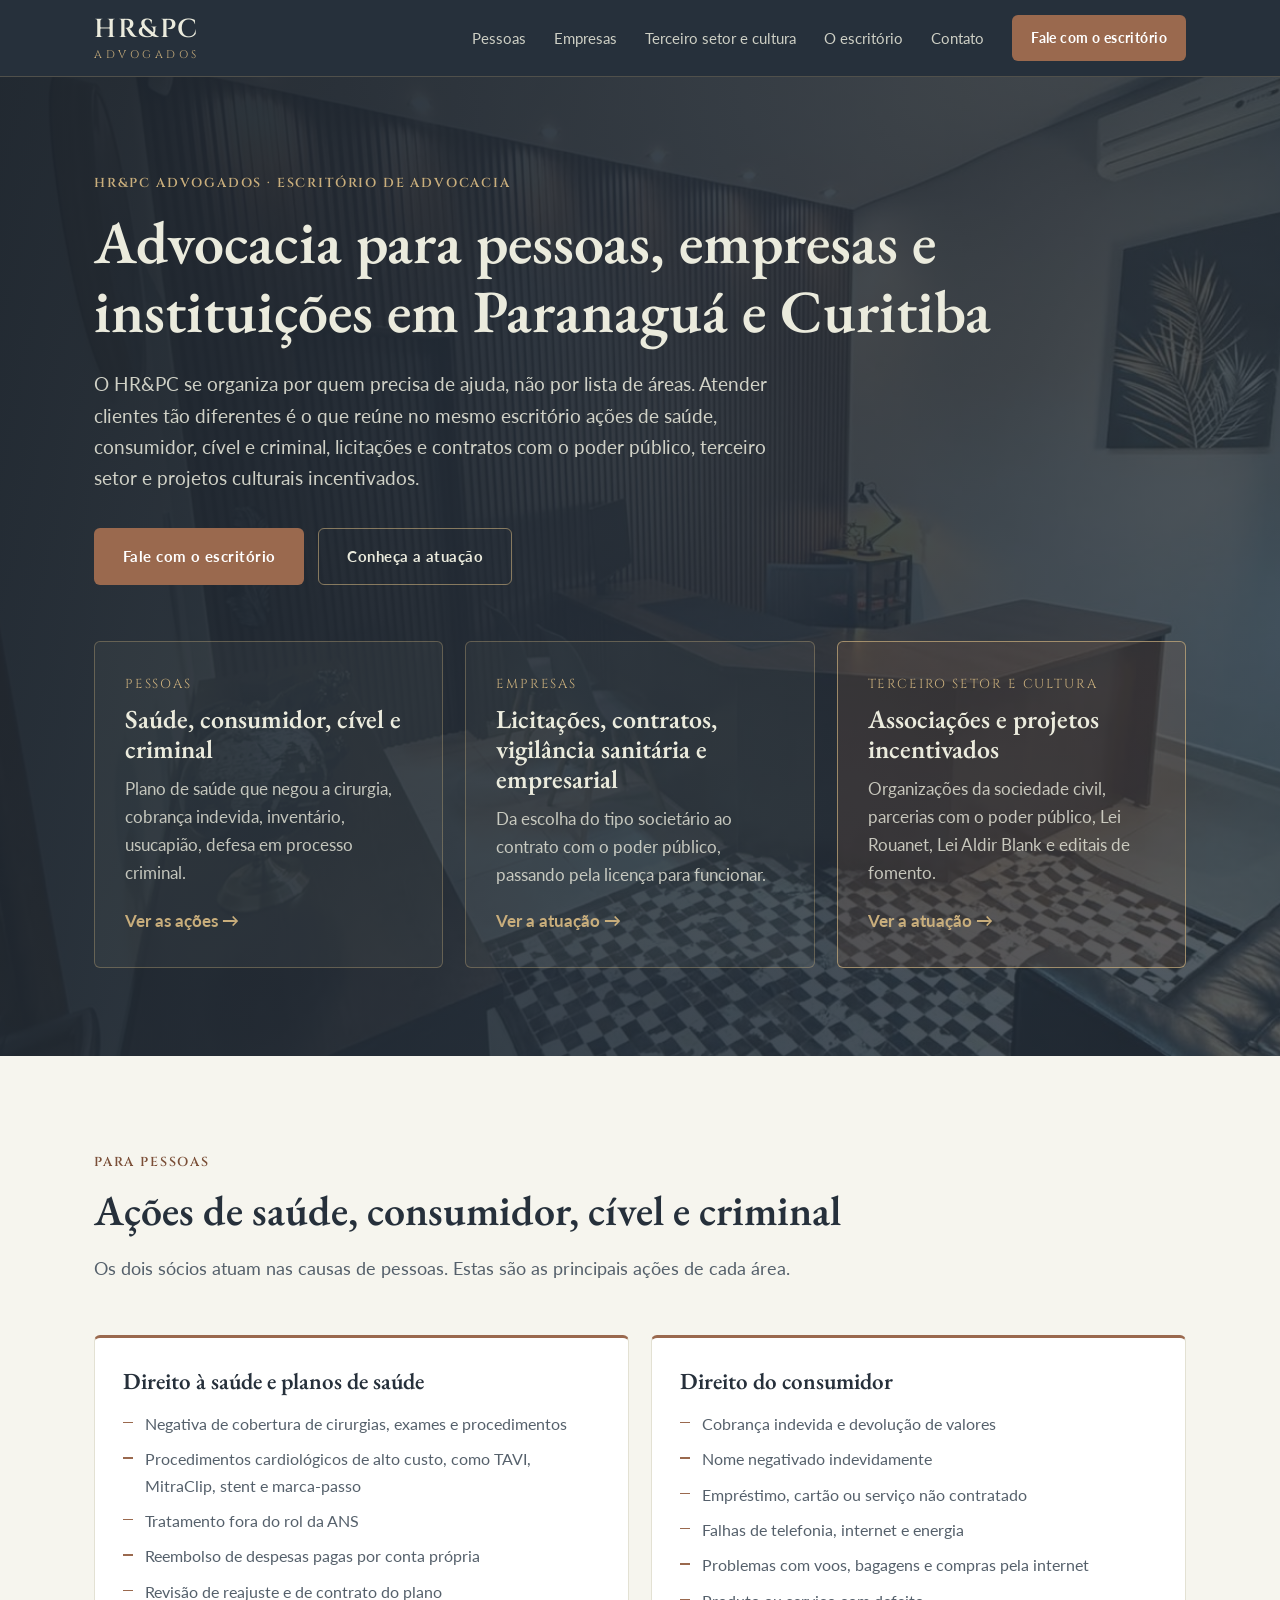
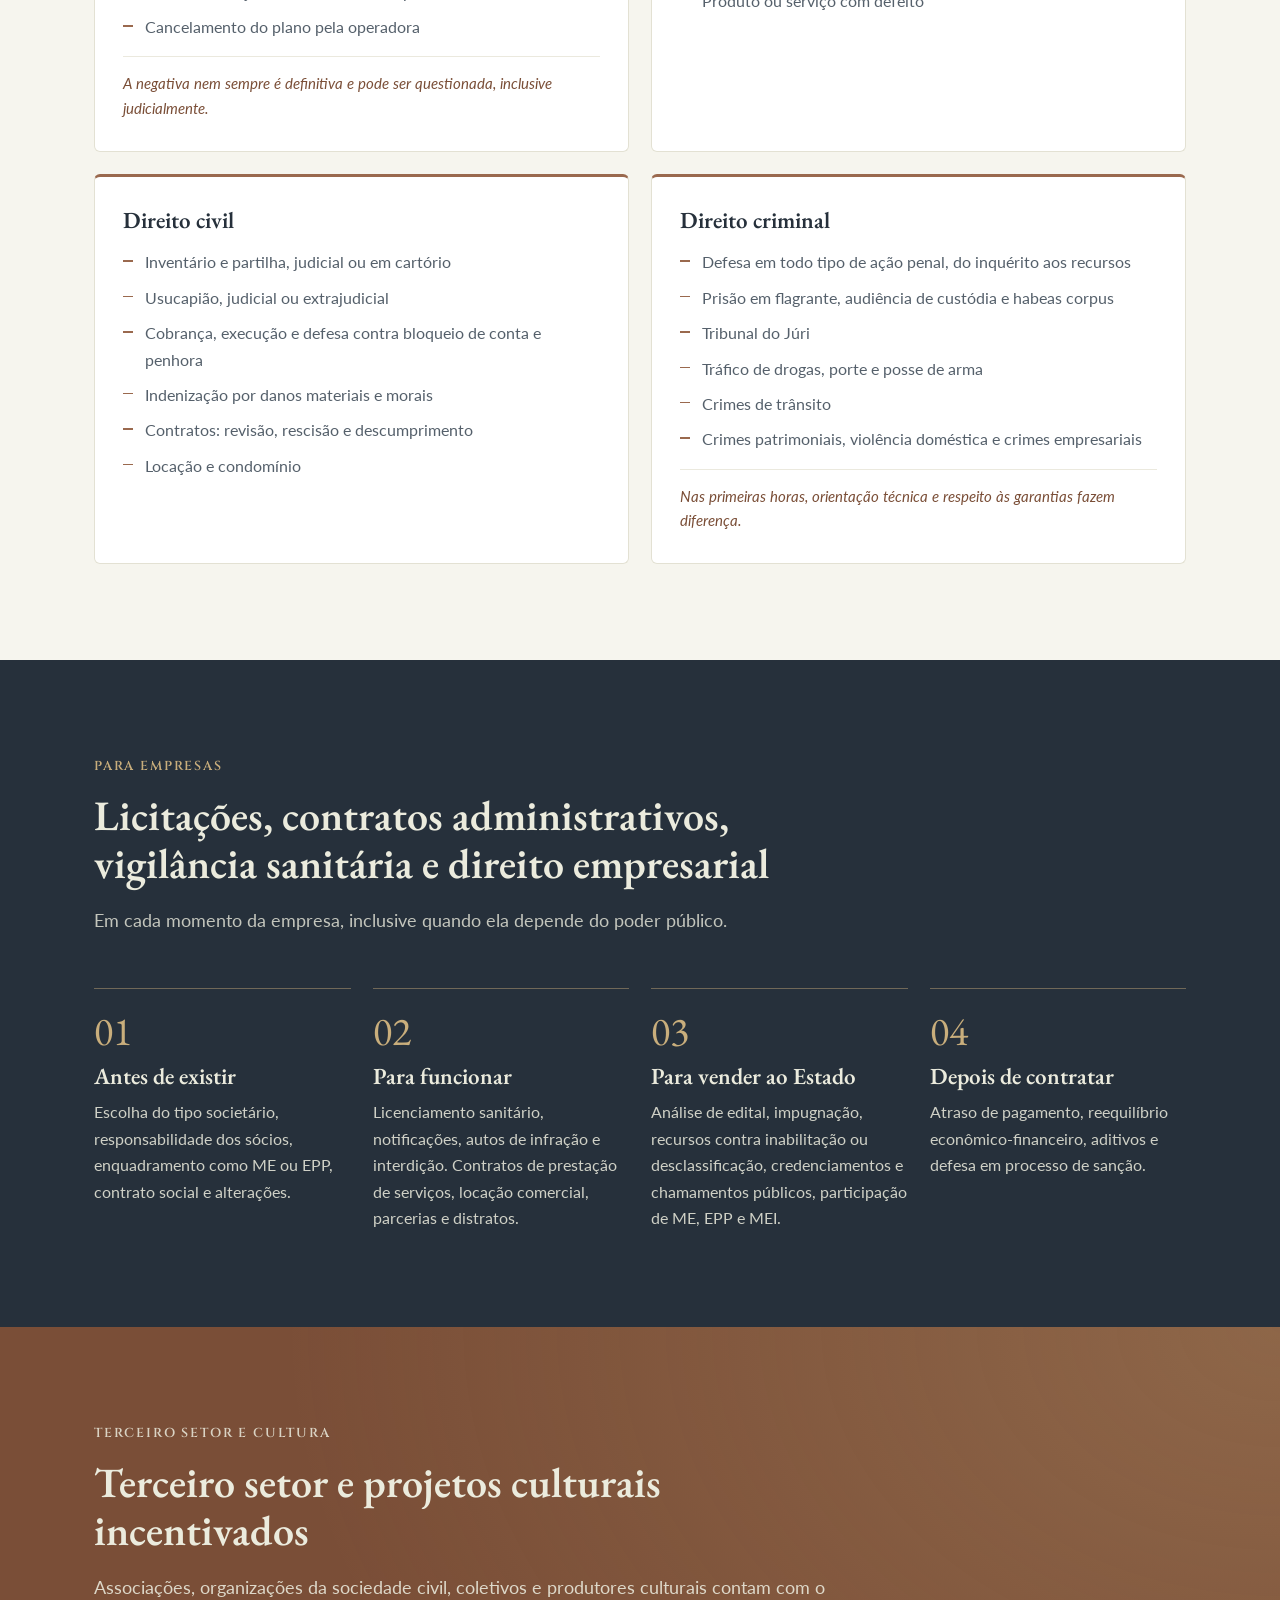
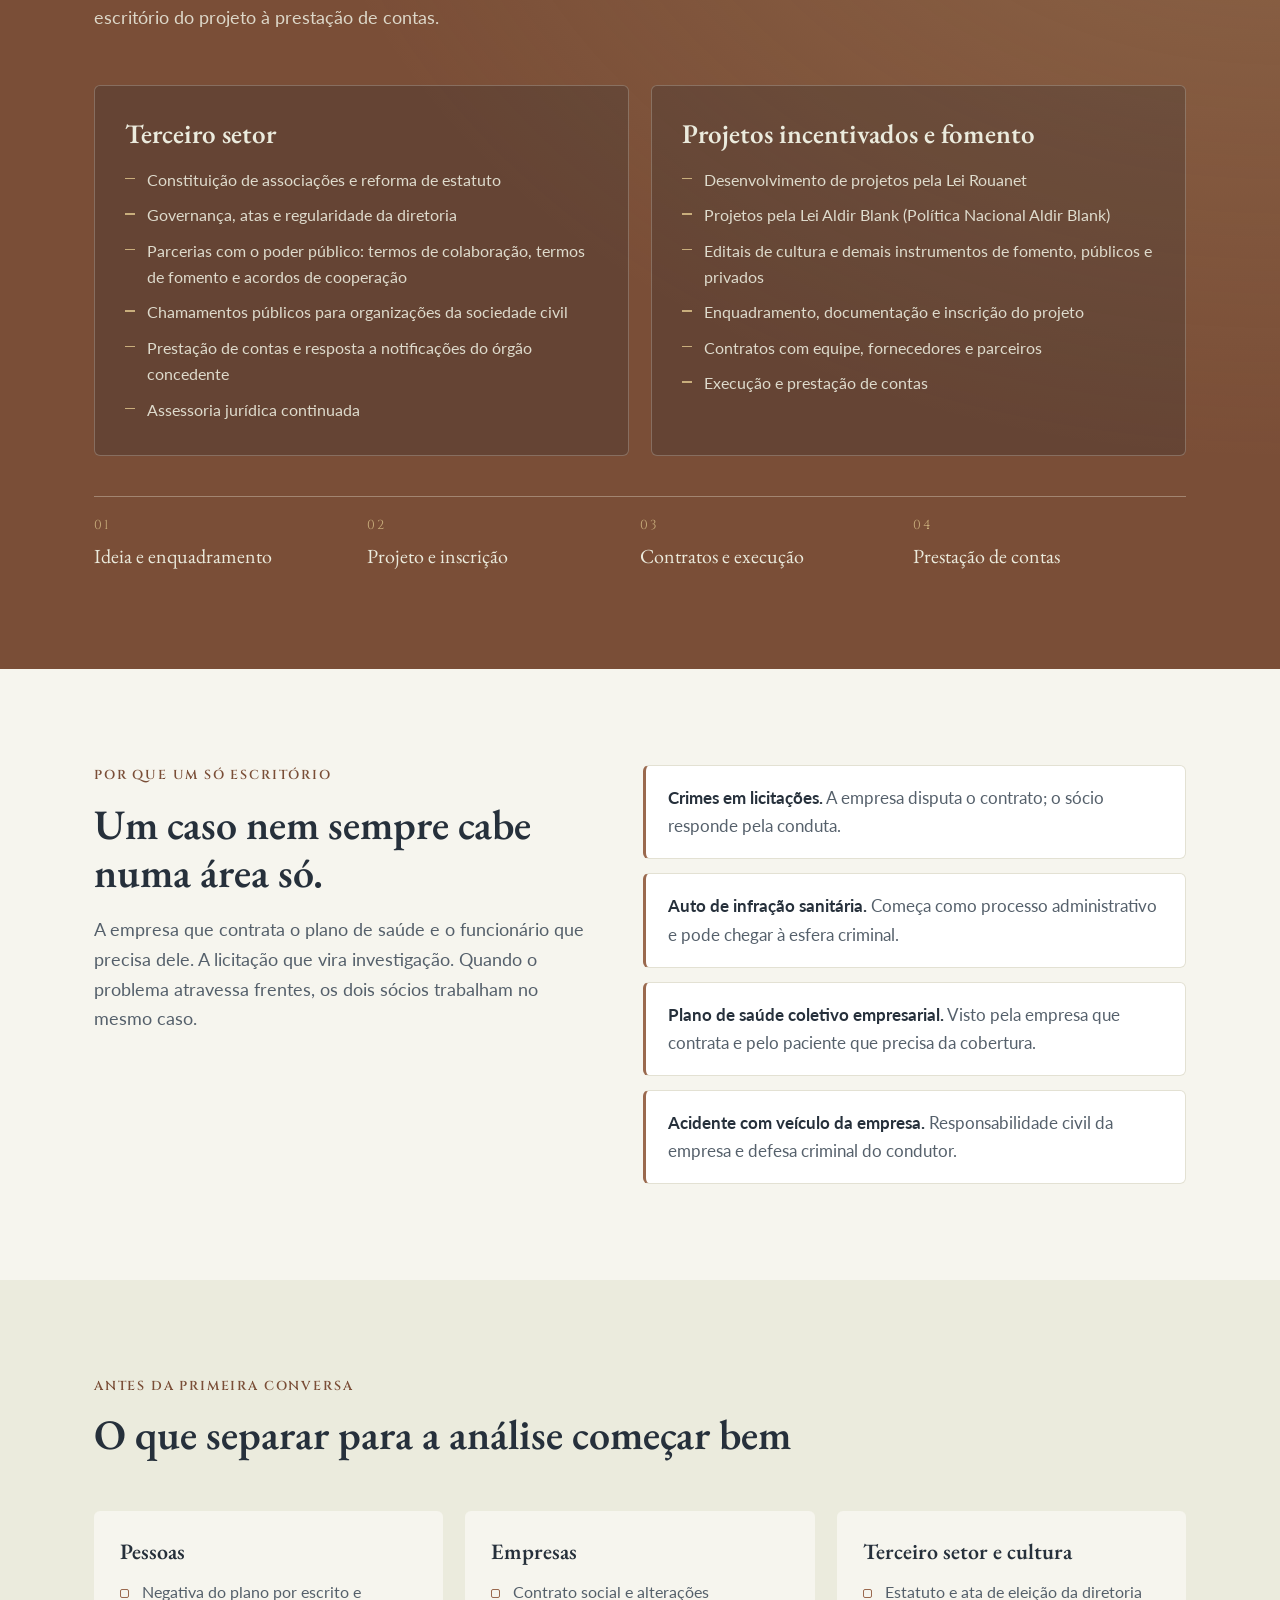
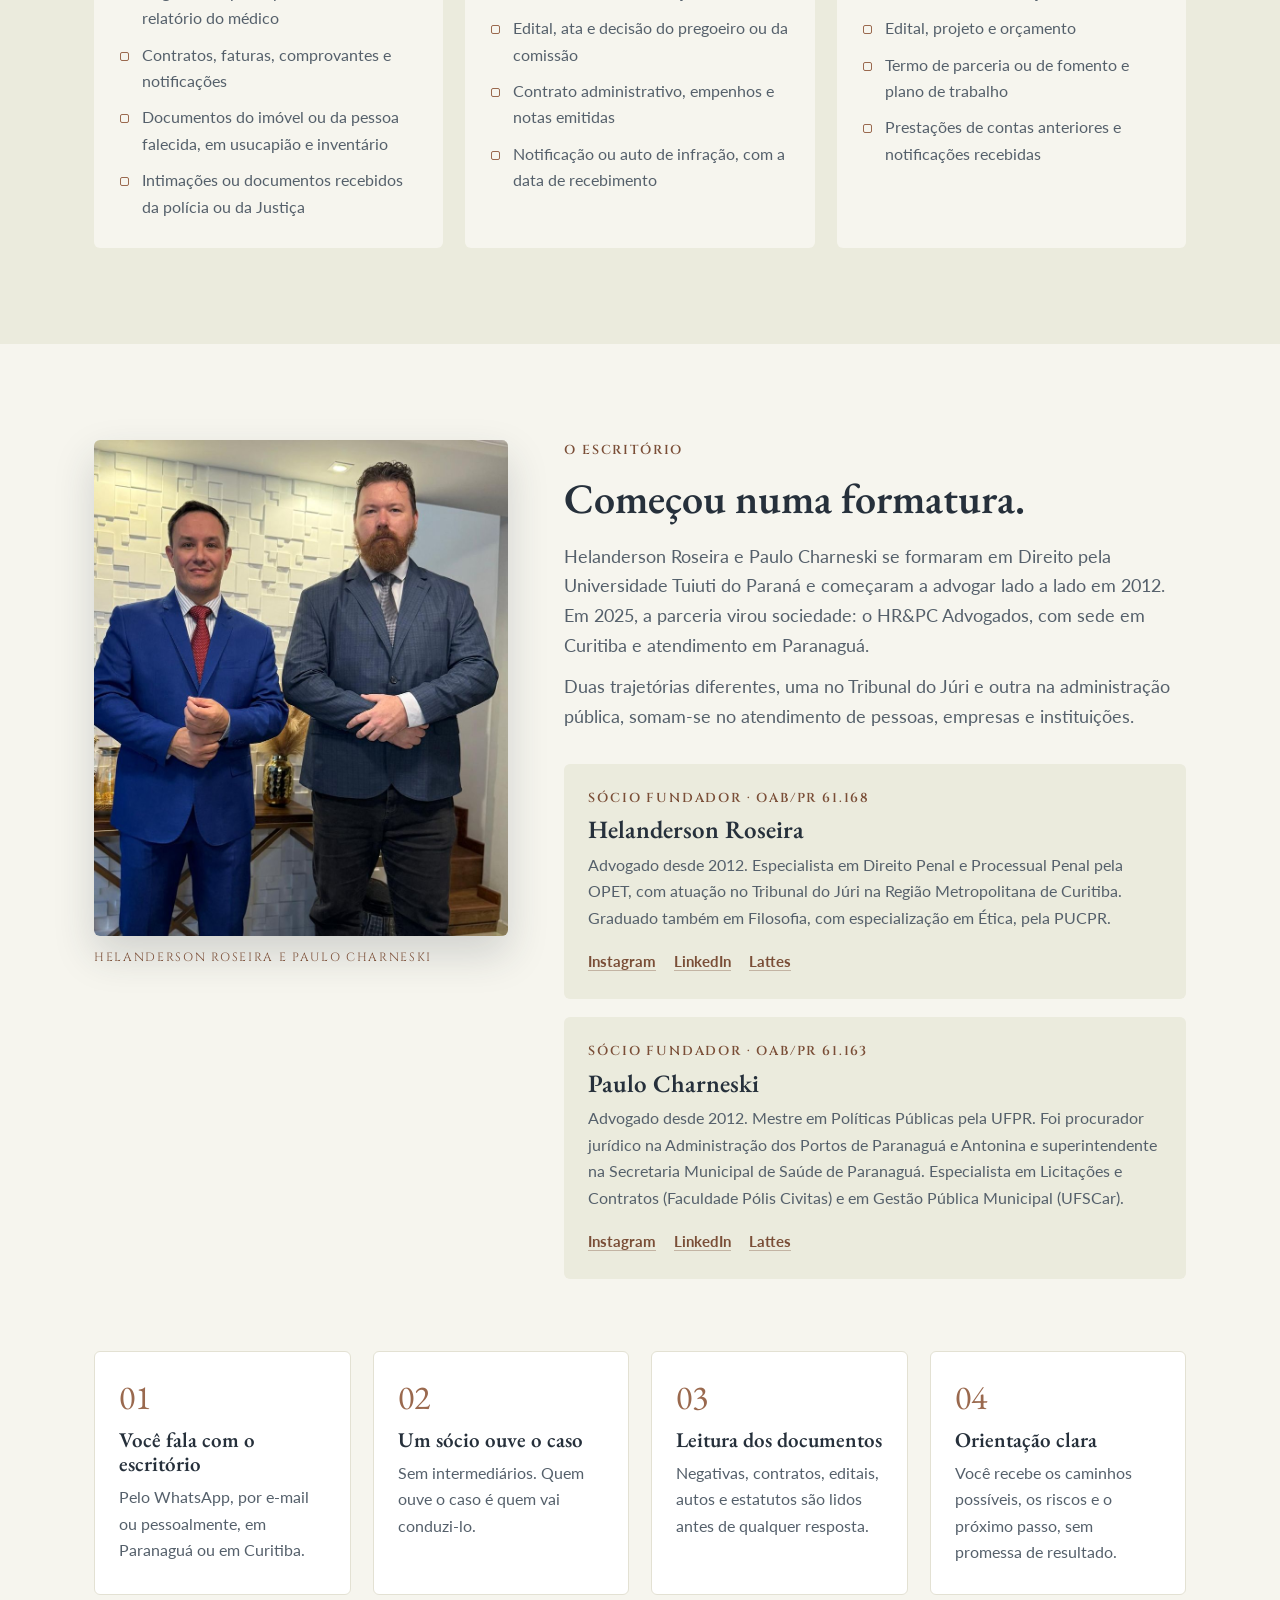
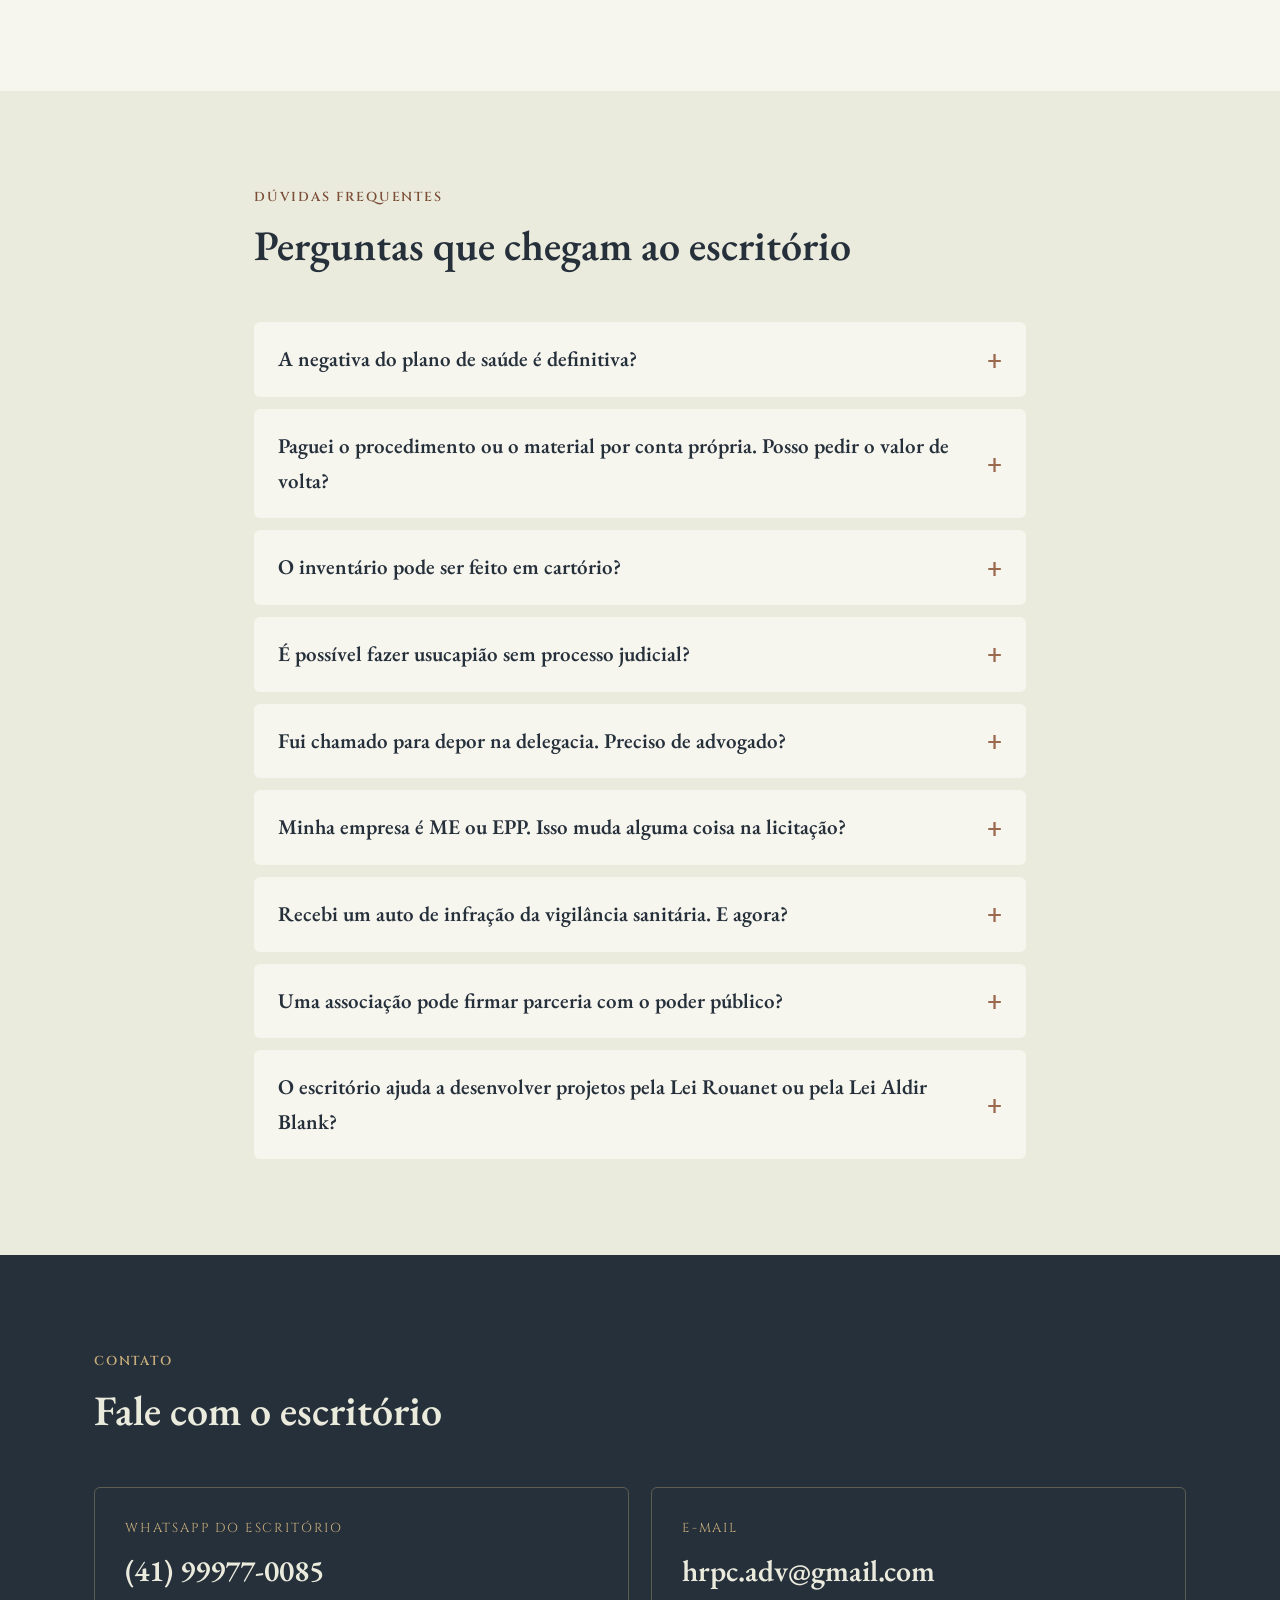
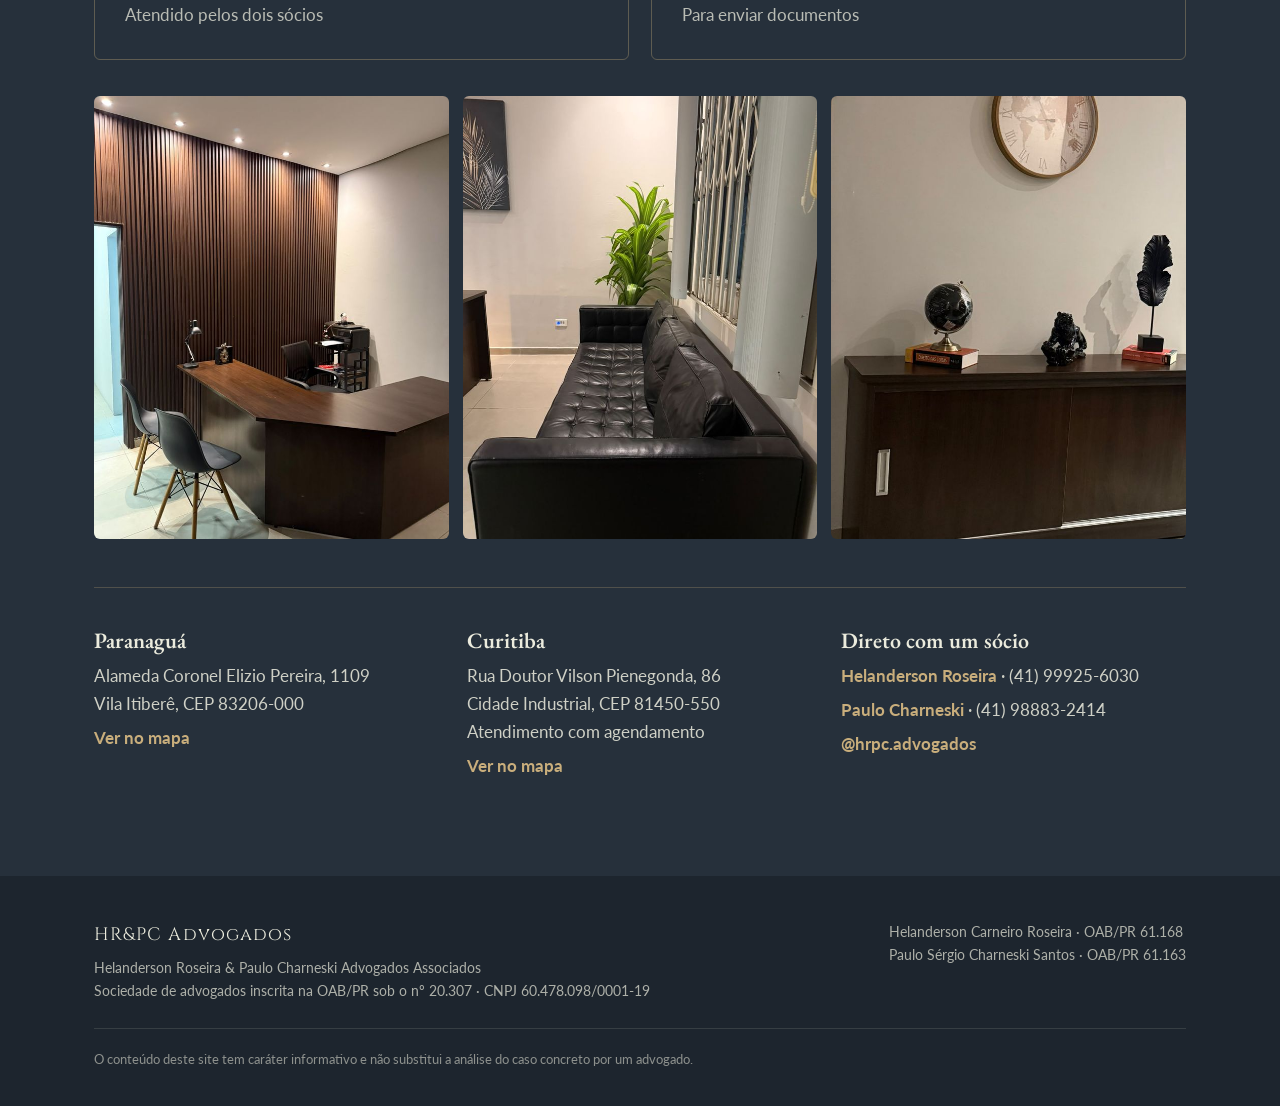
==== index.html @ 20d35c8b "Add files via upload" ====
<!doctype html>
<html lang="pt-BR">
  <head>
    <meta charset="UTF-8" />
    <meta name="viewport" content="width=device-width, initial-scale=1.0" />
    <title>Advogados em Paranaguá e Curitiba | HR&amp;PC Advogados</title>
    <meta
      name="description"
      content="Escritório de advocacia em Paranaguá e Curitiba. Saúde, consumidor, cível, criminal, licitações, vigilância sanitária, terceiro setor e projetos incentivados."
    />
    <meta name="theme-color" content="#26303B" />

    <!-- Quando o domínio hrpc.adv.br apontar para este site, trocar este endereço em todo o arquivo,
         no sitemap.xml e no robots.txt -->
    <link rel="canonical" href="https://hrpc.adv.br/" />

    <!-- Prévia do link no WhatsApp, Facebook e LinkedIn -->
    <meta property="og:type" content="website" />
    <meta property="og:locale" content="pt_BR" />
    <meta property="og:site_name" content="HR&amp;PC Advogados" />
    <meta property="og:title" content="HR&amp;PC Advogados | Advocacia em Paranaguá e Curitiba" />
    <meta
      property="og:description"
      content="Um escritório para pessoas, empresas e instituições: saúde, consumidor, cível, criminal, licitações, terceiro setor e projetos incentivados."
    />
    <meta property="og:url" content="https://hrpc.adv.br/" />
    <meta property="og:image" content="https://hrpc.adv.br/img/og-hrpc.jpg" />
    <meta property="og:image:width" content="1200" />
    <meta property="og:image:height" content="630" />
    <meta property="og:image:alt" content="Helanderson Roseira e Paulo Charneski, sócios do HR&amp;PC Advogados" />

    <link rel="icon" href="img/favicon.svg" type="image/svg+xml" />
    <link rel="preload" as="image" href="img/escritorio-advocacia-paranagua-recepcao.jpg" />

    <link rel="preconnect" href="https://fonts.googleapis.com" />
    <link rel="preconnect" href="https://fonts.gstatic.com" crossorigin />
    <link
      href="https://fonts.googleapis.com/css2?family=Cinzel:wght@500;600&family=EB+Garamond:ital,wght@0,500;0,600;1,500&family=Lato:wght@400;700&display=swap"
      rel="stylesheet"
    />
    <link rel="stylesheet" href="CSS/style.css" />
    <script>
      document.documentElement.classList.add("js");
    </script>
    <script src="Javascript/script.js" defer></script>

    <!-- Dados estruturados para o Google: escritório -->
    <script type="application/ld+json">
      {
        "@context": "https://schema.org",
        "@type": "LegalService",
        "name": "HR&PC Advogados",
        "legalName": "Helanderson Roseira & Paulo Charneski Advogados Associados",
        "taxID": "60.478.098/0001-19",
        "url": "https://hrpc.adv.br/",
        "image": "https://hrpc.adv.br/img/socios-hrpc-advogados-paulo-charneski-helanderson-roseira.jpg",
        "email": "hrpc.adv@gmail.com",
        "telephone": "+55-41-99977-0085",
        "areaServed": ["Paranaguá", "Curitiba", "Litoral do Paraná", "Paraná"],
        "knowsAbout": [
          "Direito à saúde e planos de saúde",
          "Direito do consumidor",
          "Inventário e partilha",
          "Usucapião",
          "Direito criminal",
          "Tribunal do Júri",
          "Licitações e contratos administrativos",
          "Vigilância sanitária",
          "Direito empresarial",
          "Terceiro setor",
          "Lei Rouanet",
          "Lei Aldir Blank"
        ],
        "address": [
          {
            "@type": "PostalAddress",
            "streetAddress": "Alameda Coronel Elizio Pereira, 1109, Vila Itiberê",
            "addressLocality": "Paranaguá",
            "addressRegion": "PR",
            "postalCode": "83206-000",
            "addressCountry": "BR"
          },
          {
            "@type": "PostalAddress",
            "streetAddress": "Rua Doutor Vilson Pienegonda, 86, Cidade Industrial",
            "addressLocality": "Curitiba",
            "addressRegion": "PR",
            "postalCode": "81450-550",
            "addressCountry": "BR"
          }
        ],
        "founder": [
          { "@type": "Person", "name": "Helanderson Carneiro Roseira", "jobTitle": "Advogado" },
          { "@type": "Person", "name": "Paulo Sérgio Charneski Santos", "jobTitle": "Advogado" }
        ],
        "sameAs": ["https://www.instagram.com/hrpc.advogados/"]
      }
    </script>
    <!-- Dados estruturados para o Google: perguntas frequentes -->
    <script type="application/ld+json">
{
  "@context": "https://schema.org",
  "@type": "FAQPage",
  "mainEntity": [
    {
      "@type": "Question",
      "name": "A negativa do plano de saúde é definitiva?",
      "acceptedAnswer": {
        "@type": "Answer",
        "text": "Nem sempre. A negativa é uma etapa, não necessariamente o fim. Com a negativa por escrito e o relatório do médico, é possível avaliar se ela pode ser questionada, inclusive judicialmente."
      }
    },
    {
      "@type": "Question",
      "name": "Paguei o procedimento ou o material por conta própria. Posso pedir o valor de volta?",
      "acceptedAnswer": {
        "@type": "Answer",
        "text": "Pode ser possível, conforme o caso. Guarde notas fiscais, recibos, o relatório médico e a prova de que o plano não liberou a cobertura. São esses documentos que sustentam o pedido."
      }
    },
    {
      "@type": "Question",
      "name": "O inventário pode ser feito em cartório?",
      "acceptedAnswer": {
        "@type": "Answer",
        "text": "Pode, quando os herdeiros estão de acordo e os requisitos legais são atendidos. Nos demais casos, o inventário é judicial. Nas duas vias, a participação de advogado é obrigatória."
      }
    },
    {
      "@type": "Question",
      "name": "É possível fazer usucapião sem processo judicial?",
      "acceptedAnswer": {
        "@type": "Answer",
        "text": "Em muitos casos, sim. A lei permite pedir a usucapião diretamente no cartório de registro de imóveis, com advogado. A escolha da via depende do tempo e da forma da posse, dos documentos do imóvel e da situação dos confrontantes."
      }
    },
    {
      "@type": "Question",
      "name": "Fui chamado para depor na delegacia. Preciso de advogado?",
      "acceptedAnswer": {
        "@type": "Answer",
        "text": "O acompanhamento não é obrigatório em todos os casos, mas é recomendável. O direito de permanecer em silêncio é garantido pela Constituição, e a orientação antes do depoimento evita declarações que depois pesam contra você."
      }
    },
    {
      "@type": "Question",
      "name": "Minha empresa é ME ou EPP. Isso muda alguma coisa na licitação?",
      "acceptedAnswer": {
        "@type": "Answer",
        "text": "Sim. A Lei Complementar nº 123/2006 prevê tratamento diferenciado para microempresas e empresas de pequeno porte nas contratações públicas, como critérios de desempate e prazo adicional para regularizar a documentação fiscal. O que se aplica a cada disputa depende do edital."
      }
    },
    {
      "@type": "Question",
      "name": "Recebi um auto de infração da vigilância sanitária. E agora?",
      "acceptedAnswer": {
        "@type": "Answer",
        "text": "O auto abre prazo para defesa, fixado pela legislação sanitária aplicável. O primeiro passo é ler o auto com atenção, identificar o prazo e reunir licenças, laudos e registros da empresa."
      }
    },
    {
      "@type": "Question",
      "name": "Uma associação pode firmar parceria com o poder público?",
      "acceptedAnswer": {
        "@type": "Answer",
        "text": "Pode. A Lei nº 13.019/2014, o Marco Regulatório das Organizações da Sociedade Civil, disciplina essas parcerias. Estatuto em ordem, regularidade documental e prestação de contas costumam ser os pontos que mais pesam."
      }
    },
    {
      "@type": "Question",
      "name": "O escritório ajuda a desenvolver projetos pela Lei Rouanet ou pela Lei Aldir Blank?",
      "acceptedAnswer": {
        "@type": "Answer",
        "text": "Sim. O escritório atua no desenvolvimento de projetos culturais pela Lei Rouanet, pela Lei Aldir Blank e em editais de fomento, do enquadramento e da documentação à execução e à prestação de contas."
      }
    }
  ]
}
    </script>
  </head>

  <body>
    <a class="pular-conteudo" href="#conteudo">Ir para o conteúdo</a>

    <!-- ===================== TOPO ===================== -->
    <header class="topo" id="topo">
      <div class="container topo-interno">
        <a href="#inicio" class="marca" aria-label="HR&amp;PC Advogados, voltar ao início">
          <!-- Quando a logo da designer estiver pronta, substituir os dois spans por:
               <img src="img/logo-hrpc.svg" alt="HR&PC Advogados" height="44"> -->
          <span class="marca-sigla">HR&amp;PC</span>
          <span class="marca-sub">Advogados</span>
        </a>

        <button class="menu-botao" aria-expanded="false" aria-controls="menu-principal">
          <span class="menu-botao-linha"></span>
          <span class="menu-botao-linha"></span>
          <span class="menu-botao-linha"></span>
          <span class="sr-only">Abrir menu</span>
        </button>

        <nav class="menu" id="menu-principal" aria-label="Menu principal">
          <a href="#pessoas">Pessoas</a>
          <a href="#empresas">Empresas</a>
          <a href="#terceiro-setor">Terceiro setor e cultura</a>
          <a href="#escritorio">O escritório</a>
          <a href="#contato">Contato</a>
          <a
            class="botao botao-cobre botao-pequeno"
            href="https://wa.me/5541999770085?text=Ol%C3%A1%2C%20vim%20pelo%20site%20do%20HR%26PC%20Advogados."
            target="_blank"
            rel="noopener"
            >Fale com o escritório</a
          >
        </nav>
      </div>
    </header>

    <main id="conteudo">
      <!-- ===================== ABERTURA ===================== -->
      <section class="abertura" id="inicio">
        <div class="container">
          <p class="rotulo rotulo-claro">HR&amp;PC Advogados · Escritório de advocacia</p>
          <h1>Advocacia para pessoas, empresas e instituições em Paranaguá e Curitiba</h1>
          <p class="abertura-texto">
            O HR&amp;PC se organiza por quem precisa de ajuda, não por lista de áreas. Atender clientes tão
            diferentes é o que reúne no mesmo escritório ações de saúde, consumidor, cível e criminal, licitações e
            contratos com o poder público, terceiro setor e projetos culturais incentivados.
          </p>

          <div class="abertura-acoes">
            <a
              class="botao botao-cobre"
              href="https://wa.me/5541999770085?text=Ol%C3%A1%2C%20vim%20pelo%20site%20do%20HR%26PC%20Advogados."
              target="_blank"
              rel="noopener"
              >Fale com o escritório</a
            >
            <a class="botao botao-contorno" href="#pessoas">Conheça a atuação</a>
          </div>

          <div class="portas">
            <a class="porta" href="#pessoas">
              <span class="porta-rotulo">Pessoas</span>
              <span class="porta-titulo">Saúde, consumidor, cível e criminal</span>
              <span class="porta-texto">
                Plano de saúde que negou a cirurgia, cobrança indevida, inventário, usucapião, defesa em
                processo criminal.
              </span>
              <span class="porta-acao">Ver as ações <span aria-hidden="true">→</span></span>
            </a>

            <a class="porta" href="#empresas">
              <span class="porta-rotulo">Empresas</span>
              <span class="porta-titulo">Licitações, contratos, vigilância sanitária e empresarial</span>
              <span class="porta-texto">
                Da escolha do tipo societário ao contrato com o poder público, passando pela licença para
                funcionar.
              </span>
              <span class="porta-acao">Ver a atuação <span aria-hidden="true">→</span></span>
            </a>

            <a class="porta porta-destaque" href="#terceiro-setor">
              <span class="porta-rotulo">Terceiro setor e cultura</span>
              <span class="porta-titulo">Associações e projetos incentivados</span>
              <span class="porta-texto">
                Organizações da sociedade civil, parcerias com o poder público, Lei Rouanet, Lei Aldir Blank e
                editais de fomento.
              </span>
              <span class="porta-acao">Ver a atuação <span aria-hidden="true">→</span></span>
            </a>
          </div>
        </div>
      </section>

      <!-- ===================== PESSOAS ===================== -->
      <section class="secao" id="pessoas">
        <div class="container">
          <div class="secao-cabecalho">
            <p class="rotulo">Para pessoas</p>
            <h2>Ações de saúde, consumidor, cível e criminal</h2>
            <p class="secao-intro">
              Os dois sócios atuam nas causas de pessoas. Estas são as principais ações de cada área.
            </p>
          </div>

          <div class="areas">
            <article class="area revelar" id="saude">
              <h3>Direito à saúde e planos de saúde</h3>
              <ul class="lista-acoes">
                <li>Negativa de cobertura de cirurgias, exames e procedimentos</li>
                <li>Procedimentos cardiológicos de alto custo, como TAVI, MitraClip, stent e marca-passo</li>
                <li>Tratamento fora do rol da ANS</li>
                <li>Reembolso de despesas pagas por conta própria</li>
                <li>Revisão de reajuste e de contrato do plano</li>
                <li>Cancelamento do plano pela operadora</li>
              </ul>
              <p class="area-nota">A negativa nem sempre é definitiva e pode ser questionada, inclusive judicialmente.</p>
            </article>

            <article class="area revelar" id="consumidor">
              <h3>Direito do consumidor</h3>
              <ul class="lista-acoes">
                <li>Cobrança indevida e devolução de valores</li>
                <li>Nome negativado indevidamente</li>
                <li>Empréstimo, cartão ou serviço não contratado</li>
                <li>Falhas de telefonia, internet e energia</li>
                <li>Problemas com voos, bagagens e compras pela internet</li>
                <li>Produto ou serviço com defeito</li>
              </ul>
            </article>

            <article class="area revelar" id="civel">
              <h3>Direito civil</h3>
              <ul class="lista-acoes">
                <li>Inventário e partilha, judicial ou em cartório</li>
                <li>Usucapião, judicial ou extrajudicial</li>
                <li>Cobrança, execução e defesa contra bloqueio de conta e penhora</li>
                <li>Indenização por danos materiais e morais</li>
                <li>Contratos: revisão, rescisão e descumprimento</li>
                <li>Locação e condomínio</li>
              </ul>
            </article>

            <article class="area revelar" id="criminal">
              <h3>Direito criminal</h3>
              <ul class="lista-acoes">
                <li>Defesa em todo tipo de ação penal, do inquérito aos recursos</li>
                <li>Prisão em flagrante, audiência de custódia e habeas corpus</li>
                <li>Tribunal do Júri</li>
                <li>Tráfico de drogas, porte e posse de arma</li>
                <li>Crimes de trânsito</li>
                <li>Crimes patrimoniais, violência doméstica e crimes empresariais</li>
              </ul>
              <p class="area-nota">Nas primeiras horas, orientação técnica e respeito às garantias fazem diferença.</p>
            </article>
          </div>
        </div>
      </section>

      <!-- ===================== EMPRESAS ===================== -->
      <section class="secao secao-escura" id="empresas">
        <div class="container">
          <div class="secao-cabecalho">
            <p class="rotulo rotulo-claro">Para empresas</p>
            <h2>Licitações, contratos administrativos, vigilância sanitária e direito empresarial</h2>
            <p class="secao-intro">Em cada momento da empresa, inclusive quando ela depende do poder público.</p>
          </div>

          <ol class="jornada">
            <li class="etapa revelar">
              <span class="etapa-numero">01</span>
              <h3>Antes de existir</h3>
              <p>
                Escolha do tipo societário, responsabilidade dos sócios, enquadramento como ME ou EPP,
                contrato social e alterações.
              </p>
            </li>
            <li class="etapa revelar">
              <span class="etapa-numero">02</span>
              <h3>Para funcionar</h3>
              <p>
                Licenciamento sanitário, notificações, autos de infração e interdição. Contratos de prestação
                de serviços, locação comercial, parcerias e distratos.
              </p>
            </li>
            <li class="etapa revelar">
              <span class="etapa-numero">03</span>
              <h3>Para vender ao Estado</h3>
              <p>
                Análise de edital, impugnação, recursos contra inabilitação ou desclassificação,
                credenciamentos e chamamentos públicos, participação de ME, EPP e MEI.
              </p>
            </li>
            <li class="etapa revelar">
              <span class="etapa-numero">04</span>
              <h3>Depois de contratar</h3>
              <p>
                Atraso de pagamento, reequilíbrio econômico-financeiro, aditivos e defesa em processo de
                sanção.
              </p>
            </li>
          </ol>
        </div>
      </section>

      <!-- ===================== TERCEIRO SETOR E PROJETOS INCENTIVADOS ===================== -->
      <section class="secao secao-cobre" id="terceiro-setor">
        <div class="container">
          <div class="secao-cabecalho">
            <p class="rotulo rotulo-linho">Terceiro setor e cultura</p>
            <h2>Terceiro setor e projetos culturais incentivados</h2>
            <p class="secao-intro">
              Associações, organizações da sociedade civil, coletivos e produtores culturais contam com o
              escritório do projeto à prestação de contas.
            </p>
          </div>

          <div class="terceiro">
            <article class="terceiro-bloco revelar">
              <h3>Terceiro setor</h3>
              <ul class="lista-acoes">
                <li>Constituição de associações e reforma de estatuto</li>
                <li>Governança, atas e regularidade da diretoria</li>
                <li>Parcerias com o poder público: termos de colaboração, termos de fomento e acordos de cooperação</li>
                <li>Chamamentos públicos para organizações da sociedade civil</li>
                <li>Prestação de contas e resposta a notificações do órgão concedente</li>
                <li>Assessoria jurídica continuada</li>
              </ul>
            </article>

            <article class="terceiro-bloco revelar" id="projetos-incentivados">
              <h3>Projetos incentivados e fomento</h3>
              <ul class="lista-acoes">
                <li>Desenvolvimento de projetos pela Lei Rouanet</li>
                <li>Projetos pela Lei Aldir Blank (Política Nacional Aldir Blank)</li>
                <li>Editais de cultura e demais instrumentos de fomento, públicos e privados</li>
                <li>Enquadramento, documentação e inscrição do projeto</li>
                <li>Contratos com equipe, fornecedores e parceiros</li>
                <li>Execução e prestação de contas</li>
              </ul>
            </article>
          </div>

          <ol class="linha-projeto revelar" aria-label="Etapas de um projeto incentivado">
            <li><span>01</span> Ideia e enquadramento</li>
            <li><span>02</span> Projeto e inscrição</li>
            <li><span>03</span> Contratos e execução</li>
            <li><span>04</span> Prestação de contas</li>
          </ol>
        </div>
      </section>

      <!-- ===================== ONDE AS FRENTES SE ENCONTRAM ===================== -->
      <section class="secao" id="encontro">
        <div class="container">
          <div class="encontro">
            <div class="encontro-texto">
              <p class="rotulo">Por que um só escritório</p>
              <h2>Um caso nem sempre cabe numa área só.</h2>
              <p class="secao-intro">
                A empresa que contrata o plano de saúde e o funcionário que precisa dele. A licitação que vira
                investigação. Quando o problema atravessa frentes, os dois sócios trabalham no mesmo caso.
              </p>
            </div>

            <ul class="encontro-lista">
              <li class="revelar">
                <strong>Crimes em licitações.</strong> A empresa disputa o contrato; o sócio responde pela
                conduta.
              </li>
              <li class="revelar">
                <strong>Auto de infração sanitária.</strong> Começa como processo administrativo e pode chegar
                à esfera criminal.
              </li>
              <li class="revelar">
                <strong>Plano de saúde coletivo empresarial.</strong> Visto pela empresa que contrata e pelo
                paciente que precisa da cobertura.
              </li>
              <li class="revelar">
                <strong>Acidente com veículo da empresa.</strong> Responsabilidade civil da empresa e defesa
                criminal do condutor.
              </li>
            </ul>
          </div>
        </div>
      </section>

      <!-- ===================== DOCUMENTOS ===================== -->
      <section class="secao secao-linho" id="documentos">
        <div class="container">
          <div class="secao-cabecalho">
            <p class="rotulo">Antes da primeira conversa</p>
            <h2>O que separar para a análise começar bem</h2>
          </div>

          <div class="documentos">
            <div class="documentos-coluna revelar">
              <h3>Pessoas</h3>
              <ul>
                <li>Negativa do plano por escrito e relatório do médico</li>
                <li>Contratos, faturas, comprovantes e notificações</li>
                <li>Documentos do imóvel ou da pessoa falecida, em usucapião e inventário</li>
                <li>Intimações ou documentos recebidos da polícia ou da Justiça</li>
              </ul>
            </div>
            <div class="documentos-coluna revelar">
              <h3>Empresas</h3>
              <ul>
                <li>Contrato social e alterações</li>
                <li>Edital, ata e decisão do pregoeiro ou da comissão</li>
                <li>Contrato administrativo, empenhos e notas emitidas</li>
                <li>Notificação ou auto de infração, com a data de recebimento</li>
              </ul>
            </div>
            <div class="documentos-coluna revelar">
              <h3>Terceiro setor e cultura</h3>
              <ul>
                <li>Estatuto e ata de eleição da diretoria</li>
                <li>Edital, projeto e orçamento</li>
                <li>Termo de parceria ou de fomento e plano de trabalho</li>
                <li>Prestações de contas anteriores e notificações recebidas</li>
              </ul>
            </div>
          </div>
        </div>
      </section>

      <!-- ===================== O ESCRITÓRIO ===================== -->
      <section class="secao" id="escritorio">
        <div class="container">
          <div class="historia">
            <figure class="historia-foto revelar">
              <img
                src="img/socios-hrpc-advogados-paulo-charneski-helanderson-roseira.jpg"
                alt="Helanderson Roseira e Paulo Charneski, sócios fundadores do HR&amp;PC Advogados"
                loading="lazy"
                width="900"
                height="1077"
              />
              <figcaption>Helanderson Roseira e Paulo Charneski</figcaption>
            </figure>

            <div class="historia-texto">
              <p class="rotulo">O escritório</p>
              <h2>Começou numa formatura.</h2>
              <p class="secao-intro">
                Helanderson Roseira e Paulo Charneski se formaram em Direito pela Universidade Tuiuti do Paraná
                e começaram a advogar lado a lado em 2012. Em 2025, a parceria virou sociedade: o HR&amp;PC
                Advogados, com sede em Curitiba e atendimento em Paranaguá.
              </p>
              <p class="secao-intro">
                Duas trajetórias diferentes, uma no Tribunal do Júri e outra na administração pública, somam-se no
                atendimento de pessoas, empresas e instituições.
              </p>

              <div class="socios">
                <article class="socio">
                  <p class="rotulo">Sócio fundador · OAB/PR 61.168</p>
                  <h3>Helanderson Roseira</h3>
                  <p>
                    Advogado desde 2012. Especialista em Direito Penal e Processual Penal pela OPET, com atuação
                    no Tribunal do Júri na Região Metropolitana de Curitiba. Graduado também em Filosofia, com
                    especialização em Ética, pela PUCPR.
                  </p>
                  <ul class="socio-links">
                    <li><a href="https://www.instagram.com/helandersoncroseira/" target="_blank" rel="noopener">Instagram</a></li>
                    <li><a href="https://www.linkedin.com/in/helandersonroseira/" target="_blank" rel="noopener">LinkedIn</a></li>
                    <li><a href="http://lattes.cnpq.br/8718682850277474" target="_blank" rel="noopener">Lattes</a></li>
                  </ul>
                </article>

                <article class="socio">
                  <p class="rotulo">Sócio fundador · OAB/PR 61.163</p>
                  <h3>Paulo Charneski</h3>
                  <p>
                    Advogado desde 2012. Mestre em Políticas Públicas pela UFPR. Foi procurador jurídico na
                    Administração dos Portos de Paranaguá e Antonina e superintendente na Secretaria Municipal
                    de Saúde de Paranaguá. Especialista em Licitações e Contratos (Faculdade Pólis Civitas) e em
                    Gestão Pública Municipal (UFSCar).
                  </p>
                  <ul class="socio-links">
                    <li><a href="https://www.instagram.com/paulocharneski/" target="_blank" rel="noopener">Instagram</a></li>
                    <li><a href="https://www.linkedin.com/in/paulocharneski/" target="_blank" rel="noopener">LinkedIn</a></li>
                    <li><a href="http://buscatextual.cnpq.br/buscatextual/visualizacv.do?id=K1704040Z4" target="_blank" rel="noopener">Lattes</a></li>
                  </ul>
                </article>
              </div>
            </div>
          </div>

          <ol class="passos">
            <li class="passo revelar">
              <h3>Você fala com o escritório</h3>
              <p>Pelo WhatsApp, por e-mail ou pessoalmente, em Paranaguá ou em Curitiba.</p>
            </li>
            <li class="passo revelar">
              <h3>Um sócio ouve o caso</h3>
              <p>Sem intermediários. Quem ouve o caso é quem vai conduzi-lo.</p>
            </li>
            <li class="passo revelar">
              <h3>Leitura dos documentos</h3>
              <p>Negativas, contratos, editais, autos e estatutos são lidos antes de qualquer resposta.</p>
            </li>
            <li class="passo revelar">
              <h3>Orientação clara</h3>
              <p>Você recebe os caminhos possíveis, os riscos e o próximo passo, sem promessa de resultado.</p>
            </li>
          </ol>
        </div>
      </section>

      <!-- ===================== DÚVIDAS ===================== -->
      <section class="secao secao-linho" id="duvidas">
        <div class="container container-estreito">
          <div class="secao-cabecalho">
            <p class="rotulo">Dúvidas frequentes</p>
            <h2>Perguntas que chegam ao escritório</h2>
          </div>

          <div class="perguntas">
            <details>
              <summary>A negativa do plano de saúde é definitiva?</summary>
              <p>
                Nem sempre. A negativa é uma etapa, não necessariamente o fim. Com a negativa por escrito e o
                relatório do médico, é possível avaliar se ela pode ser questionada, inclusive judicialmente.
              </p>
            </details>

            <details>
              <summary>Paguei o procedimento ou o material por conta própria. Posso pedir o valor de volta?</summary>
              <p>
                Pode ser possível, conforme o caso. Guarde notas fiscais, recibos, o relatório médico e a prova
                de que o plano não liberou a cobertura. São esses documentos que sustentam o pedido.
              </p>
            </details>

            <details>
              <summary>O inventário pode ser feito em cartório?</summary>
              <p>
                Pode, quando os herdeiros estão de acordo e os requisitos legais são atendidos. Nos demais casos,
                o inventário é judicial. Nas duas vias, a participação de advogado é obrigatória.
              </p>
            </details>

            <details>
              <summary>É possível fazer usucapião sem processo judicial?</summary>
              <p>
                Em muitos casos, sim. A lei permite pedir a usucapião diretamente no cartório de registro de
                imóveis, com advogado. A escolha da via depende do tempo e da forma da posse, dos documentos do
                imóvel e da situação dos confrontantes.
              </p>
            </details>

            <details>
              <summary>Fui chamado para depor na delegacia. Preciso de advogado?</summary>
              <p>
                O acompanhamento não é obrigatório em todos os casos, mas é recomendável. O direito de
                permanecer em silêncio é garantido pela Constituição, e a orientação antes do depoimento evita
                declarações que depois pesam contra você.
              </p>
            </details>

            <details>
              <summary>Minha empresa é ME ou EPP. Isso muda alguma coisa na licitação?</summary>
              <p>
                Sim. A Lei Complementar nº 123/2006 prevê tratamento diferenciado para microempresas e
                empresas de pequeno porte nas contratações públicas, como critérios de desempate e prazo
                adicional para regularizar a documentação fiscal. O que se aplica a cada disputa depende do
                edital.
              </p>
            </details>

            <details>
              <summary>Recebi um auto de infração da vigilância sanitária. E agora?</summary>
              <p>
                O auto abre prazo para defesa, fixado pela legislação sanitária aplicável. O primeiro passo é
                ler o auto com atenção, identificar o prazo e reunir licenças, laudos e registros da empresa.
              </p>
            </details>

            <details>
              <summary>Uma associação pode firmar parceria com o poder público?</summary>
              <p>
                Pode. A Lei nº 13.019/2014, o Marco Regulatório das Organizações da Sociedade Civil, disciplina
                essas parcerias. Estatuto em ordem, regularidade documental e prestação de contas costumam ser
                os pontos que mais pesam.
              </p>
            </details>

            <details>
              <summary>O escritório ajuda a desenvolver projetos pela Lei Rouanet ou pela Lei Aldir Blank?</summary>
              <p>
                Sim. O escritório atua no desenvolvimento de projetos culturais pela Lei Rouanet, pela Lei Aldir
                Blank e em editais de fomento, do enquadramento e da documentação à execução e à prestação de
                contas.
              </p>
            </details>
          </div>
        </div>
      </section>

      <!-- ===================== CONTATO ===================== -->
      <section class="secao secao-escura" id="contato">
        <div class="container">
          <div class="secao-cabecalho">
            <p class="rotulo rotulo-claro">Contato</p>
            <h2>Fale com o escritório</h2>
          </div>

          <div class="contato-principal">
            <a
              class="contato-destaque"
              href="https://wa.me/5541999770085?text=Ol%C3%A1%2C%20vim%20pelo%20site%20do%20HR%26PC%20Advogados."
              target="_blank"
              rel="noopener"
            >
              <span class="contato-rotulo">WhatsApp do escritório</span>
              <span class="contato-nome">(41) 99977-0085</span>
              <span class="contato-dado">Atendido pelos dois sócios</span>
            </a>
            <a class="contato-destaque" href="mailto:hrpc.adv@gmail.com">
              <span class="contato-rotulo">E-mail</span>
              <span class="contato-nome">hrpc.adv@gmail.com</span>
              <span class="contato-dado">Para enviar documentos</span>
            </a>
          </div>

          <div class="galeria">
            <img
              src="img/escritorio-hrpc-paranagua-atendimento.jpg"
              alt="Mesa de atendimento do HR&amp;PC Advogados em Paranaguá"
              loading="lazy"
              width="700"
              height="875"
            />
            <img
              src="img/escritorio-hrpc-paranagua-sala-de-espera.jpg"
              alt="Sala de espera do escritório em Paranaguá"
              loading="lazy"
              width="700"
              height="875"
            />
            <img
              src="img/escritorio-hrpc-paranagua-detalhe.jpg"
              alt="Recepção do escritório de advocacia em Paranaguá"
              loading="lazy"
              width="700"
              height="875"
            />
          </div>

          <div class="enderecos">
            <div class="endereco">
              <h3>Paranaguá</h3>
              <p>Alameda Coronel Elizio Pereira, 1109<br />Vila Itiberê, CEP 83206-000</p>
              <a
                href="https://www.google.com/maps/search/?api=1&amp;query=Alameda+Coronel+Elizio+Pereira%2C+1109%2C+Paranagu%C3%A1+PR"
                target="_blank"
                rel="noopener"
                >Ver no mapa</a
              >
            </div>
            <div class="endereco">
              <h3>Curitiba</h3>
              <p>Rua Doutor Vilson Pienegonda, 86<br />Cidade Industrial, CEP 81450-550<br />Atendimento com agendamento</p>
              <a
                href="https://www.google.com/maps/search/?api=1&amp;query=Rua+Doutor+Vilson+Pienegonda%2C+86%2C+Curitiba+PR"
                target="_blank"
                rel="noopener"
                >Ver no mapa</a
              >
            </div>
            <div class="endereco">
              <h3>Direto com um sócio</h3>
              <p>
                <a href="https://wa.me/5541999256030?text=Ol%C3%A1%2C%20vim%20pelo%20site%20do%20HR%26PC%20Advogados." target="_blank" rel="noopener">Helanderson Roseira</a>
                · (41) 99925-6030
              </p>
              <p>
                <a href="https://wa.me/5541988832414?text=Ol%C3%A1%2C%20vim%20pelo%20site%20do%20HR%26PC%20Advogados." target="_blank" rel="noopener">Paulo Charneski</a>
                · (41) 98883-2414
              </p>
              <a href="https://www.instagram.com/hrpc.advogados/" target="_blank" rel="noopener">@hrpc.advogados</a>
            </div>
          </div>
        </div>
      </section>
    </main>

    <!-- ===================== RODAPÉ ===================== -->
    <footer class="rodape">
      <div class="container rodape-interno">
        <div>
          <p class="rodape-marca">HR&amp;PC Advogados</p>
          <p>Helanderson Roseira &amp; Paulo Charneski Advogados Associados</p>
          <p>Sociedade de advogados inscrita na OAB/PR sob o nº 20.307 · CNPJ 60.478.098/0001-19</p>
        </div>
        <div>
          <p>Helanderson Carneiro Roseira · OAB/PR 61.168</p>
          <p>Paulo Sérgio Charneski Santos · OAB/PR 61.163</p>
        </div>
      </div>
      <div class="container">
        <p class="rodape-aviso">
          O conteúdo deste site tem caráter informativo e não substitui a análise do caso concreto por um
          advogado.
        </p>
      </div>
    </footer>

    <!-- Botão fixo de WhatsApp, aparece só no celular -->
    <a
      class="whatsapp-flutuante"
      href="https://wa.me/5541999770085?text=Ol%C3%A1%2C%20vim%20pelo%20site%20do%20HR%26PC%20Advogados."
      target="_blank"
      rel="noopener"
      aria-label="Fale com o escritório pelo WhatsApp"
    >
      <svg viewBox="0 0 24 24" aria-hidden="true">
        <path
          d="M.057 24l1.687-6.163c-1.041-1.804-1.588-3.849-1.587-5.946C.06 5.348 5.397.01 12.008.01c3.202.001 6.212 1.246 8.477 3.513 2.266 2.268 3.507 5.28 3.505 8.484-.004 6.657-5.34 11.997-11.953 11.997-2.005-.001-3.973-.502-5.713-1.457L0 24zm6.59-4.846c1.6.95 3.188 1.449 4.825 1.451 5.436 0 9.86-4.37 9.864-9.799.002-2.63-1.023-5.101-2.885-6.966C16.528 1.975 14.063.953 11.453.953c-5.438 0-9.863 4.371-9.867 9.801-.001 1.73.453 3.421 1.314 4.916l-.999 3.648 3.889-1.019z"
        />
      </svg>
    </a>
  </body>
</html>
---- CSS/style.css ----
/* ==========================================================================
   HR&PC Advogados
   Identidade: Ardósia #26303B · Linho #EBEBDD · Cobre #9A694E
               Champanhe #C9AE7C · Cobre escuro #7A4E37
   Fontes: EB Garamond (títulos) · Cinzel (rótulos) · Lato (texto)
   ========================================================================== */

:root {
  --ardosia: #26303b;
  --ardosia-2: #1d252e;
  --linho: #ebebdd;
  --linho-claro: #f6f5ee;
  --cobre: #9a694e;
  --champanhe: #c9ae7c;
  --cobre-escuro: #7a4e37;
  --texto: #2b333c;
  --texto-suave: #55606b;
  --branco: #ffffff;

  --fonte-titulo: "EB Garamond", Georgia, "Times New Roman", serif;
  --fonte-rotulo: "Cinzel", Georgia, serif;
  --fonte-texto: "Lato", "Segoe UI", system-ui, -apple-system, sans-serif;

  --largura: 1140px;
  --raio: 6px;
  --altura-topo: 76px;
}

/* ---------- Base ---------- */
*,
*::before,
*::after {
  box-sizing: border-box;
  margin: 0;
  padding: 0;
}

html {
  scroll-behavior: smooth;
  scroll-padding-top: var(--altura-topo);
}

body {
  font-family: var(--fonte-texto);
  font-size: 17px;
  line-height: 1.65;
  color: var(--texto);
  background: var(--linho-claro);
  -webkit-font-smoothing: antialiased;
}

img {
  display: block;
  max-width: 100%;
}

a {
  color: inherit;
}

:focus-visible {
  outline: 2px solid var(--cobre);
  outline-offset: 3px;
}

.container {
  width: 100%;
  max-width: var(--largura);
  margin: 0 auto;
  padding: 0 24px;
}

.container-estreito {
  max-width: 820px;
}

.sr-only {
  position: absolute;
  width: 1px;
  height: 1px;
  overflow: hidden;
  clip: rect(0 0 0 0);
  white-space: nowrap;
}

.pular-conteudo {
  position: absolute;
  left: 16px;
  top: -60px;
  z-index: 2000;
  background: var(--ardosia);
  color: var(--linho);
  padding: 10px 16px;
  border-radius: var(--raio);
}

.pular-conteudo:focus {
  top: 12px;
}

h1,
h2,
h3 {
  font-family: var(--fonte-titulo);
  font-weight: 600;
  line-height: 1.15;
  color: var(--ardosia);
}

h2 {
  font-size: clamp(30px, 4vw, 42px);
}

h3 {
  font-size: 23px;
}

.rotulo {
  font-family: var(--fonte-rotulo);
  font-size: 13px;
  font-weight: 600;
  letter-spacing: 0.14em;
  text-transform: uppercase;
  color: var(--cobre-escuro);
  margin-bottom: 14px;
}

.rotulo-claro {
  color: var(--champanhe);
}

/* ---------- Botões ---------- */
.botao {
  display: inline-block;
  font-family: var(--fonte-texto);
  font-weight: 700;
  font-size: 15px;
  letter-spacing: 0.03em;
  text-decoration: none;
  padding: 15px 28px;
  border-radius: var(--raio);
  border: 1px solid transparent;
  transition:
    background-color 0.25s ease,
    color 0.25s ease,
    border-color 0.25s ease;
}

.botao-pequeno {
  padding: 10px 18px;
  font-size: 14px;
}

.botao-cobre {
  background: var(--cobre);
  color: var(--branco);
}

.botao-cobre:hover {
  background: var(--cobre-escuro);
}

.botao-escuro {
  background: var(--ardosia);
  color: var(--linho);
}

.botao-escuro:hover {
  background: var(--cobre-escuro);
}

/* ---------- Topo ---------- */
.topo {
  position: sticky;
  top: 0;
  z-index: 1000;
  background: var(--ardosia);
  border-bottom: 1px solid rgba(201, 174, 124, 0.25);
}

.topo-interno {
  display: flex;
  align-items: center;
  justify-content: space-between;
  min-height: var(--altura-topo);
}

.marca {
  display: flex;
  flex-direction: column;
  text-decoration: none;
  line-height: 1;
}

.marca-sigla {
  font-family: var(--fonte-rotulo);
  font-size: 26px;
  font-weight: 600;
  color: var(--linho);
  letter-spacing: 0.06em;
}

.marca-sub {
  font-family: var(--fonte-rotulo);
  font-size: 11px;
  letter-spacing: 0.32em;
  color: var(--champanhe);
  margin-top: 6px;
  text-transform: uppercase;
}

.menu {
  display: flex;
  align-items: center;
  gap: 28px;
}

.menu a:not(.botao) {
  color: var(--linho);
  text-decoration: none;
  font-size: 15px;
  opacity: 0.85;
  transition: opacity 0.2s ease;
}

.menu a:not(.botao):hover {
  opacity: 1;
  color: var(--champanhe);
}

.menu-botao {
  display: none;
  background: none;
  border: 0;
  cursor: pointer;
  padding: 10px;
}

.menu-botao-linha {
  display: block;
  width: 24px;
  height: 2px;
  margin: 5px 0;
  background: var(--linho);
  transition: transform 0.25s ease, opacity 0.25s ease;
}

/* ---------- Abertura ---------- */
.abertura {
  background:
    linear-gradient(100deg, rgba(29, 37, 46, 0.97) 0%, rgba(38, 48, 59, 0.9) 50%, rgba(38, 48, 59, 0.78) 100%),
    url("../img/escritorio-advocacia-paranagua-recepcao.jpg") center / cover no-repeat,
    var(--ardosia);
  color: var(--linho);
  padding: 96px 0 88px;
}

.abertura h1 {
  color: var(--linho);
  font-size: clamp(36px, 5.2vw, 60px);
  max-width: 980px;
}

.abertura-texto {
  font-size: 19px;
  max-width: 680px;
  margin-top: 22px;
  color: rgba(235, 235, 221, 0.86);
}

.portas {
  display: grid;
  grid-template-columns: repeat(3, 1fr);
  gap: 22px;
  margin-top: 56px;
  scroll-margin-top: calc(var(--altura-topo) + 24px);
}

.porta {
  display: flex;
  flex-direction: column;
  gap: 10px;
  padding: 32px 30px;
  border: 1px solid rgba(201, 174, 124, 0.35);
  border-radius: var(--raio);
  background: rgba(235, 235, 221, 0.04);
  text-decoration: none;
  color: var(--linho);
  transition:
    border-color 0.25s ease,
    background-color 0.25s ease,
    transform 0.25s ease;
}

.porta:hover {
  border-color: var(--champanhe);
  background: rgba(235, 235, 221, 0.08);
  transform: translateY(-3px);
}

.porta-rotulo {
  font-family: var(--fonte-rotulo);
  font-size: 13px;
  letter-spacing: 0.14em;
  text-transform: uppercase;
  color: var(--champanhe);
}

.porta-titulo {
  font-family: var(--fonte-titulo);
  font-size: 26px;
  font-weight: 600;
  line-height: 1.15;
}

.porta-texto {
  color: rgba(235, 235, 221, 0.8);
}

.porta-acao {
  margin-top: auto;
  padding-top: 8px;
  font-weight: 700;
  color: var(--champanhe);
}

.abertura-local {
  margin-top: 40px;
  font-family: var(--fonte-rotulo);
  font-size: 13px;
  letter-spacing: 0.14em;
  text-transform: uppercase;
  color: rgba(235, 235, 221, 0.6);
}

/* ---------- Seções ---------- */
.secao {
  padding: 96px 0;
}

.secao-linho {
  background: var(--linho);
}

.secao-escura {
  background: var(--ardosia);
  color: rgba(235, 235, 221, 0.86);
}

.secao-escura h2,
.secao-escura h3 {
  color: var(--linho);
}

.secao-cabecalho {
  max-width: 760px;
  margin-bottom: 52px;
}

.secao-intro {
  margin-top: 18px;
  font-size: 18px;
  color: var(--texto-suave);
}

.secao-escura .secao-intro {
  color: rgba(235, 235, 221, 0.8);
}

.secao-escura strong,
.secao-escura .secao-intro strong {
  color: var(--linho);
}

.secao-acao {
  margin-top: 44px;
}

/* ---------- Cartões (pessoas) ---------- */
.grade-cartoes {
  display: grid;
  grid-template-columns: repeat(2, 1fr);
  gap: 22px;
}

.cartao {
  background: var(--branco);
  border: 1px solid #e3e1d3;
  border-top: 3px solid var(--cobre);
  border-radius: var(--raio);
  padding: 30px 28px;
}

.cartao h3 {
  margin-bottom: 10px;
}

.cartao p {
  color: var(--texto-suave);
}

/* ---------- Jornada (empresas) ---------- */
.jornada {
  list-style: none;
  display: grid;
  grid-template-columns: repeat(4, 1fr);
  gap: 22px;
}

.etapa {
  border-top: 1px solid rgba(201, 174, 124, 0.45);
  padding-top: 22px;
}

.etapa-numero {
  display: block;
  font-family: var(--fonte-titulo);
  font-size: 40px;
  color: var(--champanhe);
  line-height: 1;
  margin-bottom: 12px;
}

.etapa h3 {
  margin-bottom: 10px;
}

.etapa p {
  font-size: 16px;
}

/* ---------- Sócios ---------- */
.socios {
  display: grid;
  gap: 18px;
  margin-top: 32px;
}

.socio {
  background: var(--linho);
  border-radius: var(--raio);
  padding: 24px;
}

.socio-foto {
  position: relative;
  aspect-ratio: 4 / 5;
  border-radius: 4px;
  overflow: hidden;
  background: var(--ardosia);
}

/* Iniciais aparecem enquanto a foto não estiver na pasta img */
.socio-foto::before {
  content: attr(data-iniciais);
  position: absolute;
  inset: 0;
  display: grid;
  place-items: center;
  font-family: var(--fonte-rotulo);
  font-size: 34px;
  letter-spacing: 0.08em;
  color: var(--champanhe);
}

.socio-foto img {
  position: relative;
  width: 100%;
  height: 100%;
  object-fit: cover;
}

.socio-texto h3 {
  font-size: 25px;
  margin-bottom: 10px;
}

.socio-texto p:not(.rotulo) {
  font-size: 16px;
  color: var(--texto-suave);
}

.socio-texto .rotulo {
  margin-bottom: 6px;
}

.socio-links {
  list-style: none;
  display: flex;
  gap: 18px;
  margin-top: 16px;
}

.socio-links a {
  font-weight: 700;
  font-size: 15px;
  color: var(--cobre-escuro);
  text-decoration: none;
  border-bottom: 1px solid rgba(122, 78, 55, 0.35);
}

.socio-links a:hover {
  border-color: var(--cobre-escuro);
}

/* ---------- Como funciona ---------- */
.passos {
  margin-top: 72px;
  list-style: none;
  counter-reset: passo;
  display: grid;
  grid-template-columns: repeat(4, 1fr);
  gap: 22px;
}

.passo {
  counter-increment: passo;
  padding: 28px 24px;
  background: var(--branco);
  border: 1px solid #e3e1d3;
  border-radius: var(--raio);
}

.passo::before {
  content: counter(passo, decimal-leading-zero);
  display: block;
  font-family: var(--fonte-titulo);
  font-size: 34px;
  color: var(--cobre);
  line-height: 1;
  margin-bottom: 14px;
}

.passo h3 {
  font-size: 21px;
  margin-bottom: 8px;
}

.passo p {
  font-size: 16px;
  color: var(--texto-suave);
}

/* ---------- Dúvidas ---------- */
.perguntas {
  display: grid;
  gap: 12px;
}

.perguntas details {
  background: var(--linho-claro);
  border-radius: var(--raio);
  padding: 0 24px;
}

.perguntas summary {
  cursor: pointer;
  list-style: none;
  padding: 20px 32px 20px 0;
  position: relative;
  font-family: var(--fonte-titulo);
  font-size: 21px;
  font-weight: 600;
  color: var(--ardosia);
}

.perguntas summary::-webkit-details-marker {
  display: none;
}

.perguntas summary::after {
  content: "+";
  position: absolute;
  right: 0;
  top: 50%;
  transform: translateY(-50%);
  font-family: var(--fonte-texto);
  font-size: 26px;
  color: var(--cobre);
}

.perguntas details[open] summary::after {
  content: "−";
}

.perguntas details p {
  padding-bottom: 22px;
  color: var(--texto-suave);
}

/* ---------- Contato ---------- */
.enderecos {
  display: grid;
  grid-template-columns: repeat(3, 1fr);
  gap: 28px;
  margin-top: 48px;
  padding-top: 40px;
  border-top: 1px solid rgba(201, 174, 124, 0.25);
}

.endereco h3 {
  font-size: 22px;
  margin-bottom: 8px;
}

.endereco a {
  color: var(--champanhe);
  font-weight: 700;
  text-decoration: none;
}

.endereco a:hover {
  text-decoration: underline;
}

.endereco p {
  margin-bottom: 6px;
}


/* ---------- Abertura: ações ---------- */
.abertura-acoes {
  display: flex;
  flex-wrap: wrap;
  gap: 14px;
  margin-top: 34px;
}

.botao-contorno {
  border-color: rgba(201, 174, 124, 0.6);
  color: var(--linho);
}

.botao-contorno:hover {
  border-color: var(--champanhe);
  color: var(--champanhe);
}

/* ---------- Onde as frentes se encontram ---------- */
.encontro {
  display: grid;
  grid-template-columns: 1fr 1.1fr;
  gap: 56px;
  align-items: start;
}

.encontro-lista {
  list-style: none;
  display: grid;
  gap: 14px;
}

.encontro-lista li {
  background: var(--branco);
  border: 1px solid #e3e1d3;
  border-left: 3px solid var(--cobre);
  border-radius: var(--raio);
  padding: 18px 22px;
  color: var(--texto-suave);
}

.encontro-lista strong {
  color: var(--ardosia);
}

/* ---------- Documentos ---------- */
.documentos {
  display: grid;
  grid-template-columns: repeat(3, 1fr);
  gap: 22px;
}

.documentos-coluna {
  background: var(--linho-claro);
  border-radius: var(--raio);
  padding: 28px 26px;
}

.documentos-coluna h3 {
  font-size: 22px;
  margin-bottom: 14px;
}

.documentos-coluna ul {
  list-style: none;
  display: grid;
  gap: 10px;
}

.documentos-coluna li {
  position: relative;
  padding-left: 22px;
  font-size: 16px;
  color: var(--texto-suave);
}

.documentos-coluna li::before {
  content: "";
  position: absolute;
  left: 0;
  top: 10px;
  width: 9px;
  height: 9px;
  border: 1.5px solid var(--cobre);
  border-radius: 2px;
}

/* ---------- História e sócios ---------- */
.historia {
  display: grid;
  grid-template-columns: 0.8fr 1.2fr;
  gap: 56px;
  align-items: start;
}

.historia-foto {
  position: sticky;
  top: calc(var(--altura-topo) + 24px);
  margin: 0;
}

.historia-foto img {
  width: 100%;
  height: auto;
  border-radius: var(--raio);
  box-shadow: 0 18px 40px rgba(38, 48, 59, 0.18);
}

.historia-foto figcaption {
  margin-top: 12px;
  font-family: var(--fonte-rotulo);
  font-size: 12px;
  letter-spacing: 0.14em;
  text-transform: uppercase;
  color: var(--cobre-escuro);
}



.historia-texto .secao-intro + .secao-intro {
  margin-top: 12px;
}

/* ---------- Contato ---------- */
.contato-principal {
  display: grid;
  grid-template-columns: repeat(2, 1fr);
  gap: 22px;
}

.contato-destaque {
  display: flex;
  flex-direction: column;
  gap: 6px;
  padding: 30px;
  border: 1px solid rgba(201, 174, 124, 0.35);
  border-radius: var(--raio);
  text-decoration: none;
  transition: border-color 0.25s ease, background-color 0.25s ease;
}

.contato-destaque:hover {
  border-color: var(--champanhe);
  background: rgba(235, 235, 221, 0.05);
}

.contato-rotulo {
  font-family: var(--fonte-rotulo);
  font-size: 13px;
  letter-spacing: 0.14em;
  text-transform: uppercase;
  color: var(--champanhe);
}

.contato-nome {
  font-family: var(--fonte-titulo);
  font-size: 30px;
  font-weight: 600;
  color: var(--linho);
  overflow-wrap: anywhere;
}

.contato-dado {
  color: rgba(235, 235, 221, 0.75);
}

.endereco p a {
  font-weight: 700;
}


/* ---------- Portas: destaque ---------- */
.porta-destaque {
  border-color: rgba(201, 174, 124, 0.7);
  background: rgba(154, 105, 78, 0.16);
}

/* ---------- Áreas (pessoas) ---------- */
.areas {
  display: grid;
  grid-template-columns: repeat(2, 1fr);
  gap: 22px;
}

.area {
  background: var(--branco);
  border: 1px solid #e3e1d3;
  border-top: 3px solid var(--cobre);
  border-radius: var(--raio);
  padding: 30px 28px;
  scroll-margin-top: calc(var(--altura-topo) + 20px);
}

.area h3 {
  margin-bottom: 16px;
}

.lista-acoes {
  list-style: none;
  display: grid;
  gap: 9px;
}

.lista-acoes li {
  position: relative;
  padding-left: 22px;
  font-size: 16px;
  color: var(--texto-suave);
}

.lista-acoes li::before {
  content: "";
  position: absolute;
  left: 0;
  top: 11px;
  width: 10px;
  height: 1.5px;
  background: var(--cobre);
}

.area-nota {
  margin-top: 16px;
  padding-top: 14px;
  border-top: 1px solid #ebe9de;
  font-size: 15px;
  font-style: italic;
  color: var(--cobre-escuro);
}

/* ---------- Terceiro setor e cultura ---------- */
.secao-cobre {
  background:
    radial-gradient(ellipse at 100% 0%, rgba(201, 174, 124, 0.25), transparent 55%),
    var(--cobre-escuro);
  color: rgba(235, 235, 221, 0.9);
}

.secao-cobre h2,
.secao-cobre h3 {
  color: var(--linho);
}

.secao-cobre .secao-intro {
  color: rgba(235, 235, 221, 0.88);
}

.rotulo-linho {
  color: rgba(235, 235, 221, 0.85);
}

.terceiro {
  display: grid;
  grid-template-columns: repeat(2, 1fr);
  gap: 22px;
  scroll-margin-top: calc(var(--altura-topo) + 20px);
}

.terceiro-bloco {
  background: rgba(29, 37, 46, 0.22);
  border: 1px solid rgba(235, 235, 221, 0.25);
  border-radius: var(--raio);
  padding: 32px 30px;
  scroll-margin-top: calc(var(--altura-topo) + 20px);
}

.terceiro-bloco h3 {
  font-size: 27px;
  margin-bottom: 18px;
}

.secao-cobre .lista-acoes li {
  color: rgba(235, 235, 221, 0.9);
}

.secao-cobre .lista-acoes li::before {
  background: var(--champanhe);
}

.linha-projeto {
  list-style: none;
  display: grid;
  grid-template-columns: repeat(4, 1fr);
  margin-top: 40px;
  border-top: 1px solid rgba(235, 235, 221, 0.35);
}

.linha-projeto li {
  padding: 18px 12px 0 0;
  font-family: var(--fonte-titulo);
  font-size: 20px;
  color: var(--linho);
}

.linha-projeto span {
  display: block;
  font-family: var(--fonte-rotulo);
  font-size: 13px;
  letter-spacing: 0.14em;
  color: var(--champanhe);
  margin-bottom: 4px;
}

/* ---------- Galeria do escritório ---------- */
.galeria {
  display: grid;
  grid-template-columns: repeat(3, 1fr);
  gap: 14px;
  margin-top: 36px;
}

.galeria img {
  width: 100%;
  height: auto;
  aspect-ratio: 4 / 5;
  object-fit: cover;
  border-radius: var(--raio);
}

/* ---------- Rodapé ---------- */
.rodape {
  background: var(--ardosia-2);
  color: rgba(235, 235, 221, 0.7);
  font-size: 14px;
  padding: 44px 0 36px;
}

.rodape-interno {
  display: flex;
  justify-content: space-between;
  gap: 24px;
  flex-wrap: wrap;
}

.rodape-marca {
  font-family: var(--fonte-rotulo);
  font-size: 18px;
  letter-spacing: 0.06em;
  color: var(--linho);
  margin-bottom: 6px;
}

.rodape-aviso {
  margin-top: 26px;
  padding-top: 20px;
  border-top: 1px solid rgba(235, 235, 221, 0.12);
  font-size: 13px;
  color: rgba(235, 235, 221, 0.55);
}

/* ---------- WhatsApp flutuante (celular) ---------- */
.whatsapp-flutuante {
  display: none;
  position: fixed;
  right: 18px;
  bottom: 18px;
  z-index: 900;
  width: 58px;
  height: 58px;
  border-radius: 50%;
  background: var(--cobre);
  box-shadow: 0 8px 24px rgba(0, 0, 0, 0.25);
  place-items: center;
}

.whatsapp-flutuante svg {
  width: 28px;
  height: 28px;
  fill: var(--branco);
}

/* ---------- Revelação ao rolar ----------
   O conteúdo só fica oculto se o JavaScript carregar (classe .js no <html>).
   Sem JavaScript, tudo aparece normalmente. */
.js .revelar {
  opacity: 0;
  transform: translateY(24px);
  transition:
    opacity 0.7s ease,
    transform 0.7s ease;
}

.js .revelar.visivel {
  opacity: 1;
  transform: none;
}

@media (prefers-reduced-motion: reduce) {
  html {
    scroll-behavior: auto;
  }
  .js .revelar {
    opacity: 1;
    transform: none;
    transition: none;
  }
  .porta,
  .porta:hover {
    transition: none;
    transform: none;
  }
}

/* ---------- Responsivo ---------- */
@media (max-width: 1000px) {
  .jornada,
  .passos {
    grid-template-columns: repeat(2, 1fr);
  }
  .portas,
  .documentos {
    grid-template-columns: 1fr;
  }
  .linha-projeto {
    grid-template-columns: repeat(2, 1fr);
    row-gap: 18px;
  }
  .encontro,
  .historia {
    grid-template-columns: 1fr;
    gap: 36px;
  }
  .historia-foto {
    position: relative;
    top: 0;
    max-width: 420px;
  }
}

@media (max-width: 860px) {
  .menu-botao {
    display: block;
  }

  .menu {
    position: absolute;
    top: var(--altura-topo);
    left: 0;
    right: 0;
    flex-direction: column;
    align-items: stretch;
    gap: 0;
    background: var(--ardosia);
    border-bottom: 1px solid rgba(201, 174, 124, 0.25);
    padding: 8px 24px 24px;
    display: none;
  }

  .menu.aberto {
    display: flex;
  }

  .menu a:not(.botao) {
    padding: 14px 0;
    border-bottom: 1px solid rgba(235, 235, 221, 0.1);
  }

  .menu .botao {
    margin-top: 18px;
    text-align: center;
  }

  .menu-botao[aria-expanded="true"] .menu-botao-linha:nth-child(1) {
    transform: translateY(7px) rotate(45deg);
  }
  .menu-botao[aria-expanded="true"] .menu-botao-linha:nth-child(2) {
    opacity: 0;
  }
  .menu-botao[aria-expanded="true"] .menu-botao-linha:nth-child(3) {
    transform: translateY(-7px) rotate(-45deg);
  }

  .grade-cartoes,
  .areas,
  .terceiro,
  .socios,
  .contato-principal,
  .enderecos {
    grid-template-columns: 1fr;
  }

  .whatsapp-flutuante {
    display: grid;
  }
}

@media (max-width: 600px) {
  body {
    font-size: 16px;
  }
  .abertura {
    padding: 64px 0 60px;
  }
  .secao {
    padding: 68px 0;
  }
  .jornada,
  .passos {
    grid-template-columns: 1fr;
  }
  .galeria {
    grid-template-columns: repeat(3, 1fr);
    gap: 8px;
  }
  .terceiro-bloco,
  .area {
    padding: 26px 22px;
  }
  .contato-nome {
    font-size: 25px;
  }
  .abertura-acoes .botao {
    flex: 1 1 100%;
    text-align: center;
  }
  .porta {
    padding: 26px 22px;
  }
  .porta-titulo {
    font-size: 26px;
  }
  .secao-acao .botao {
    display: block;
    text-align: center;
  }
}

/* ---------- Ajustes dos cartões dos sócios ---------- */
.socio h3 {
  font-size: 25px;
  margin-bottom: 8px;
}

.socio .rotulo {
  margin-bottom: 6px;
}

.socio p:not(.rotulo) {
  font-size: 16px;
  color: var(--texto-suave);
}
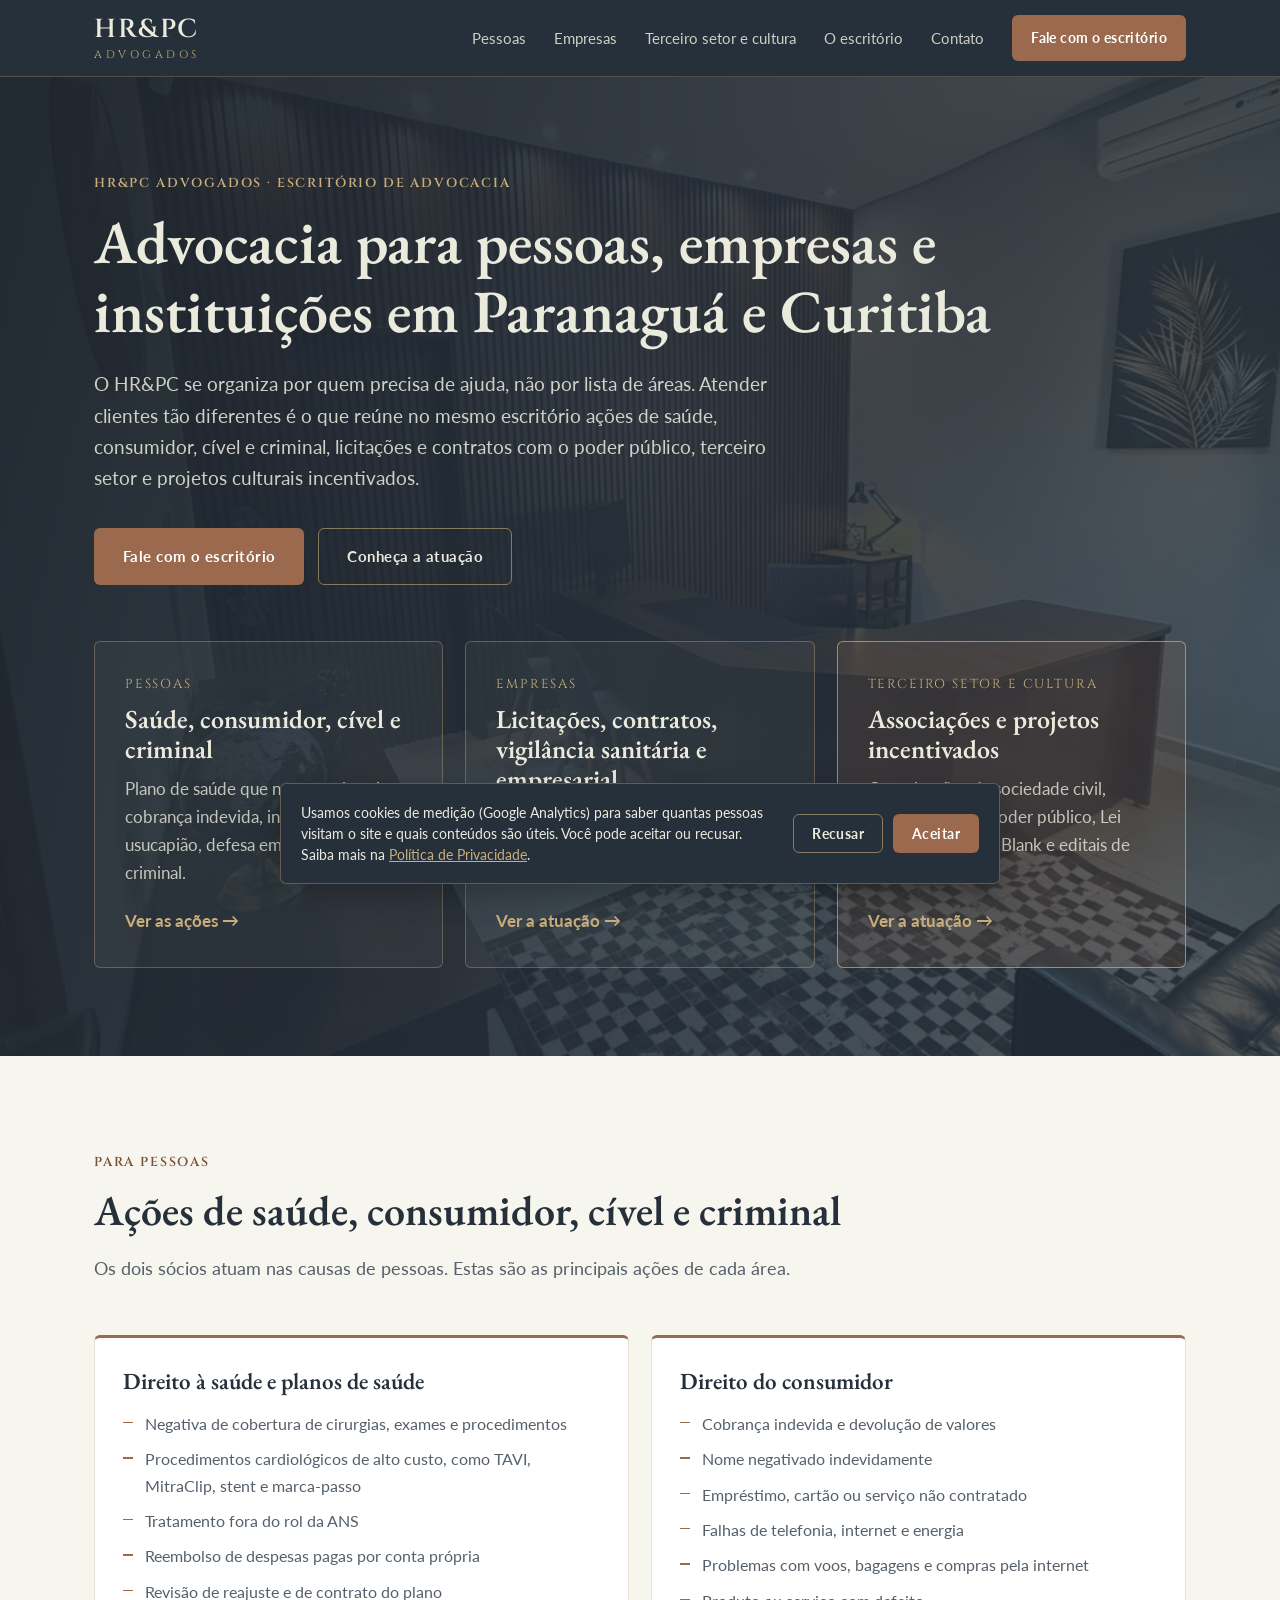
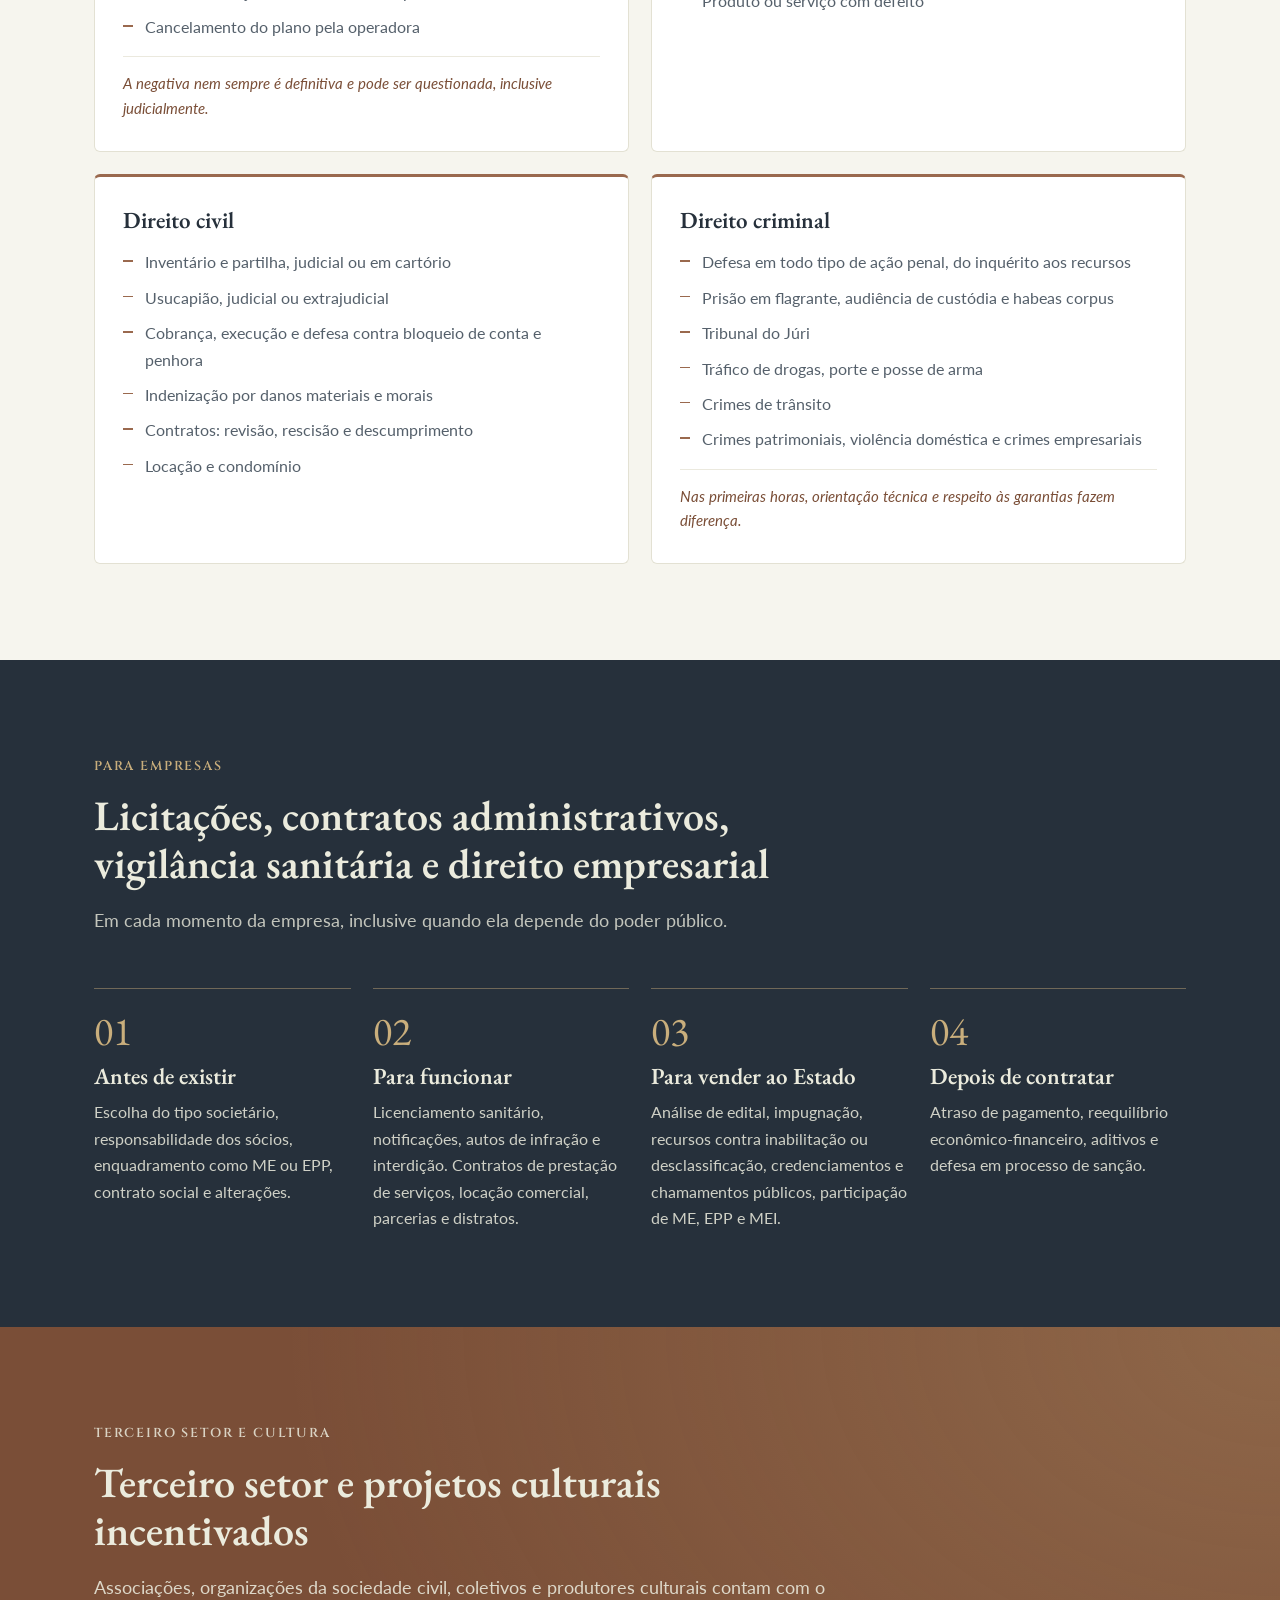
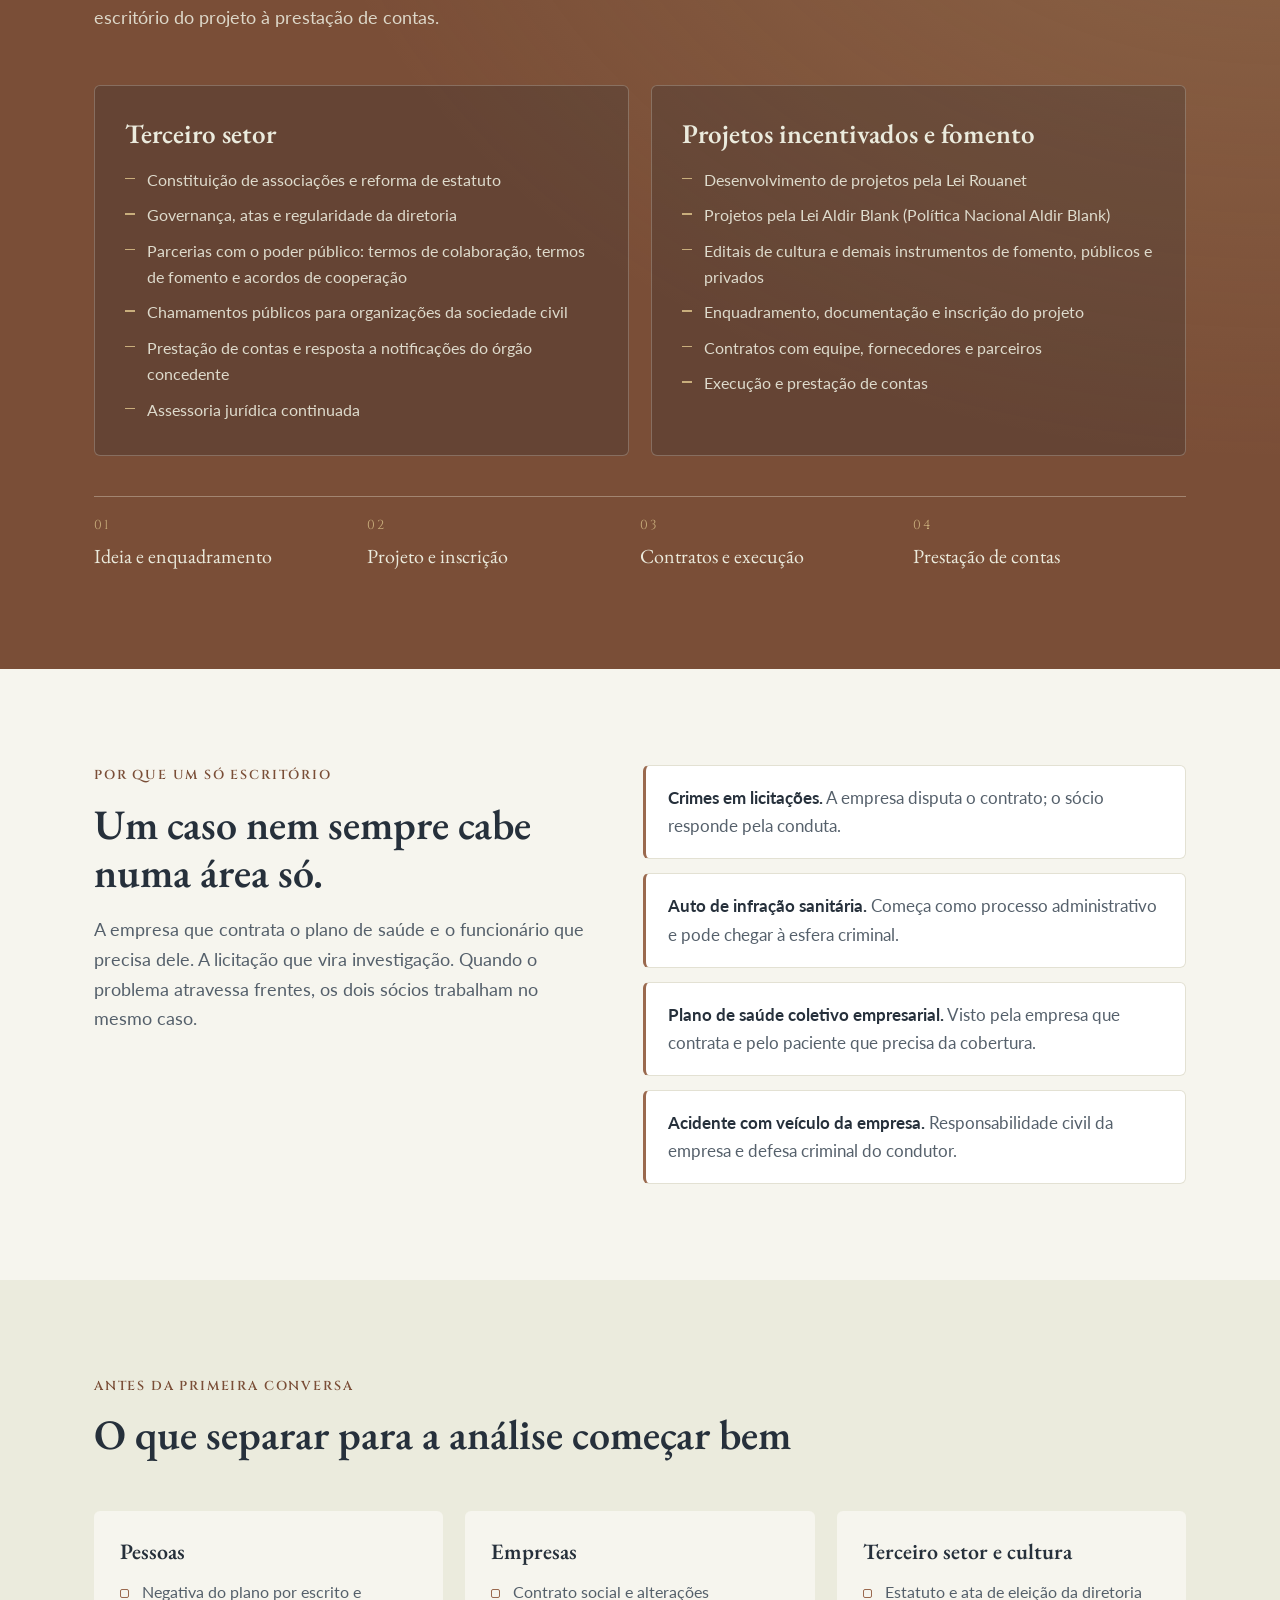
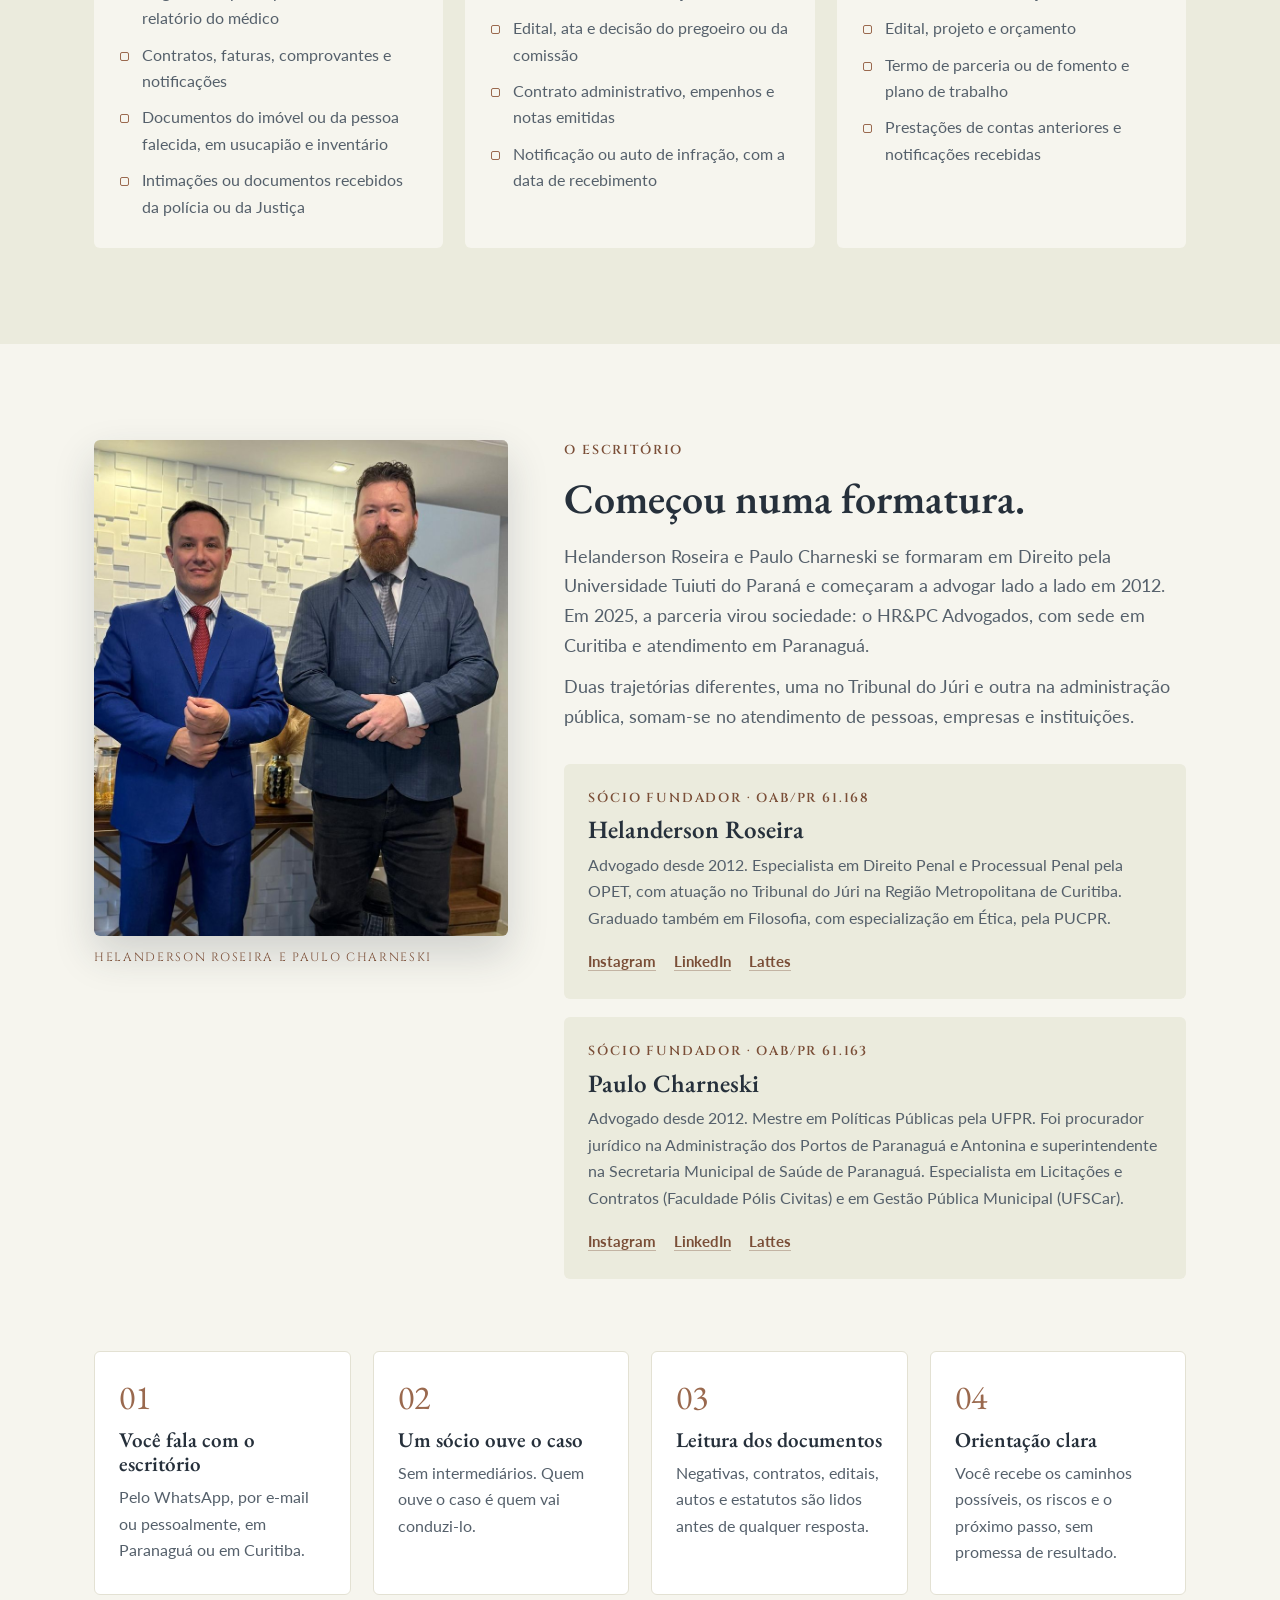
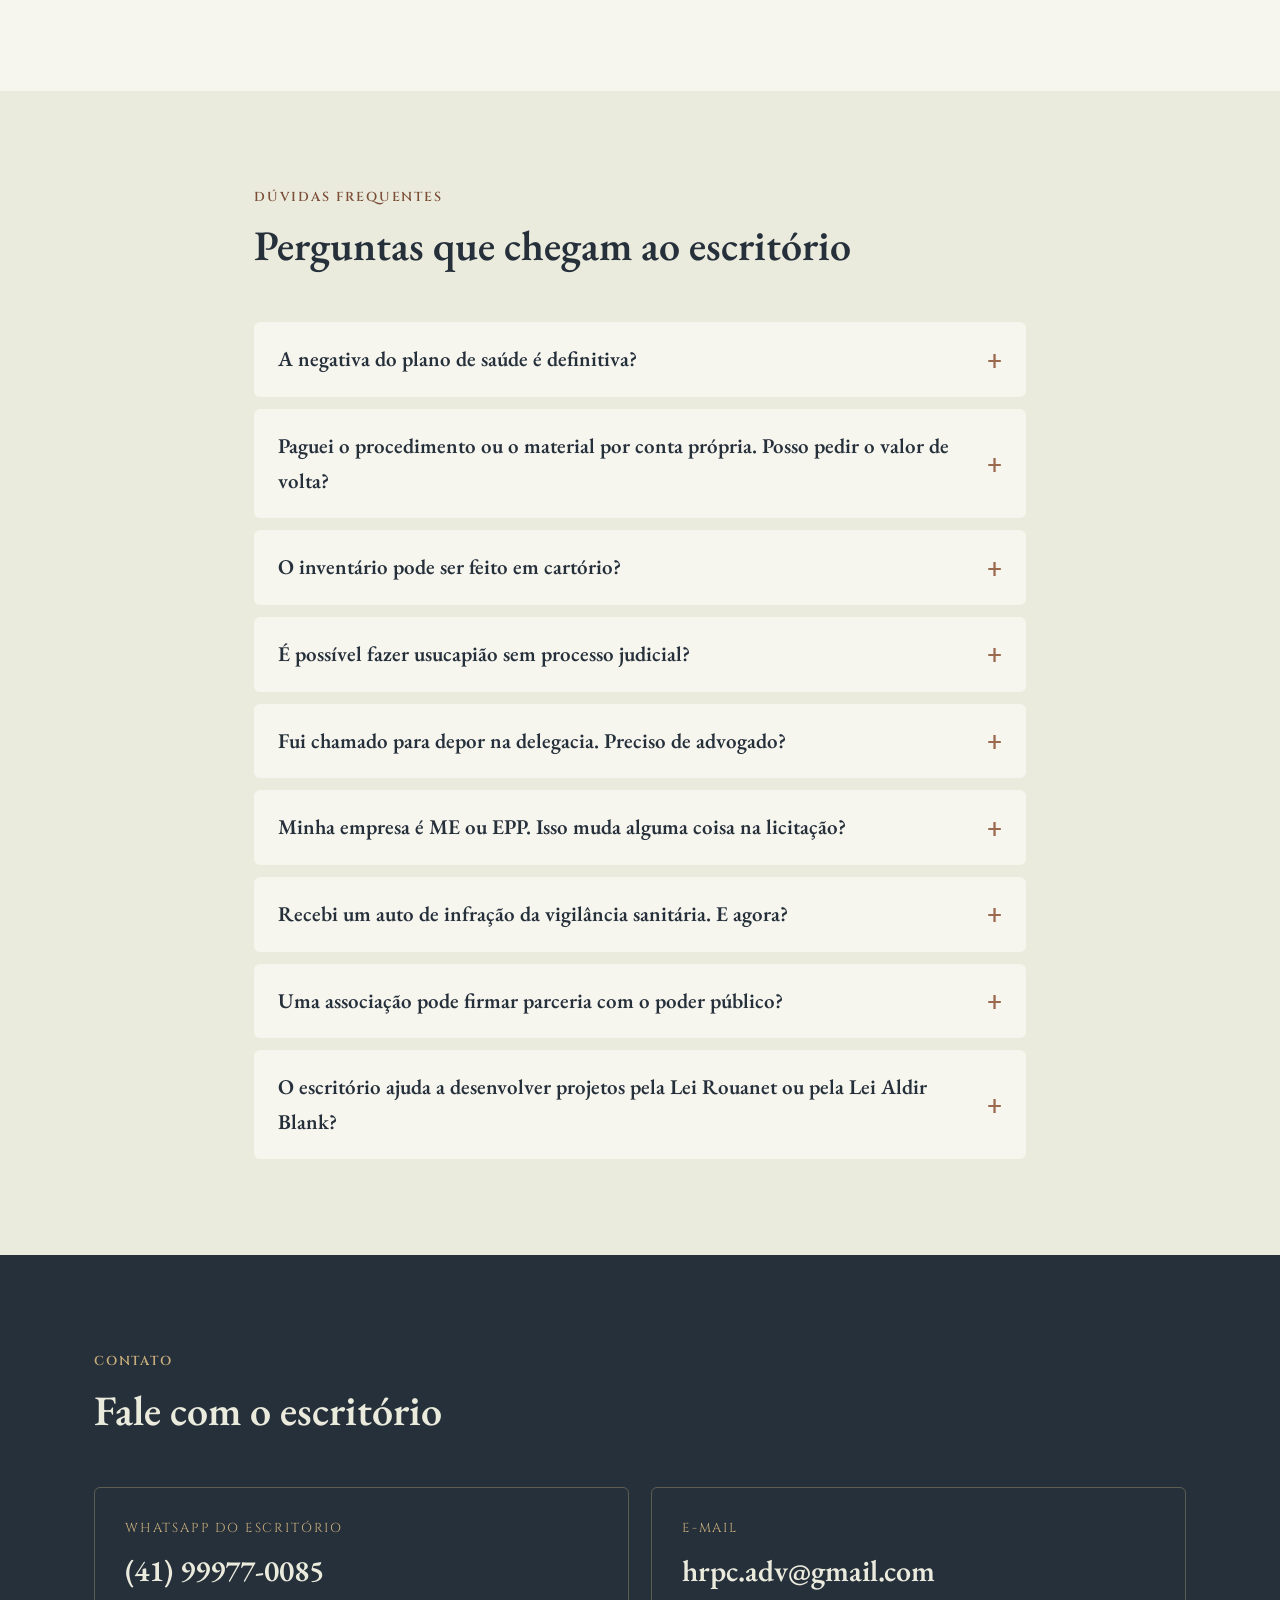
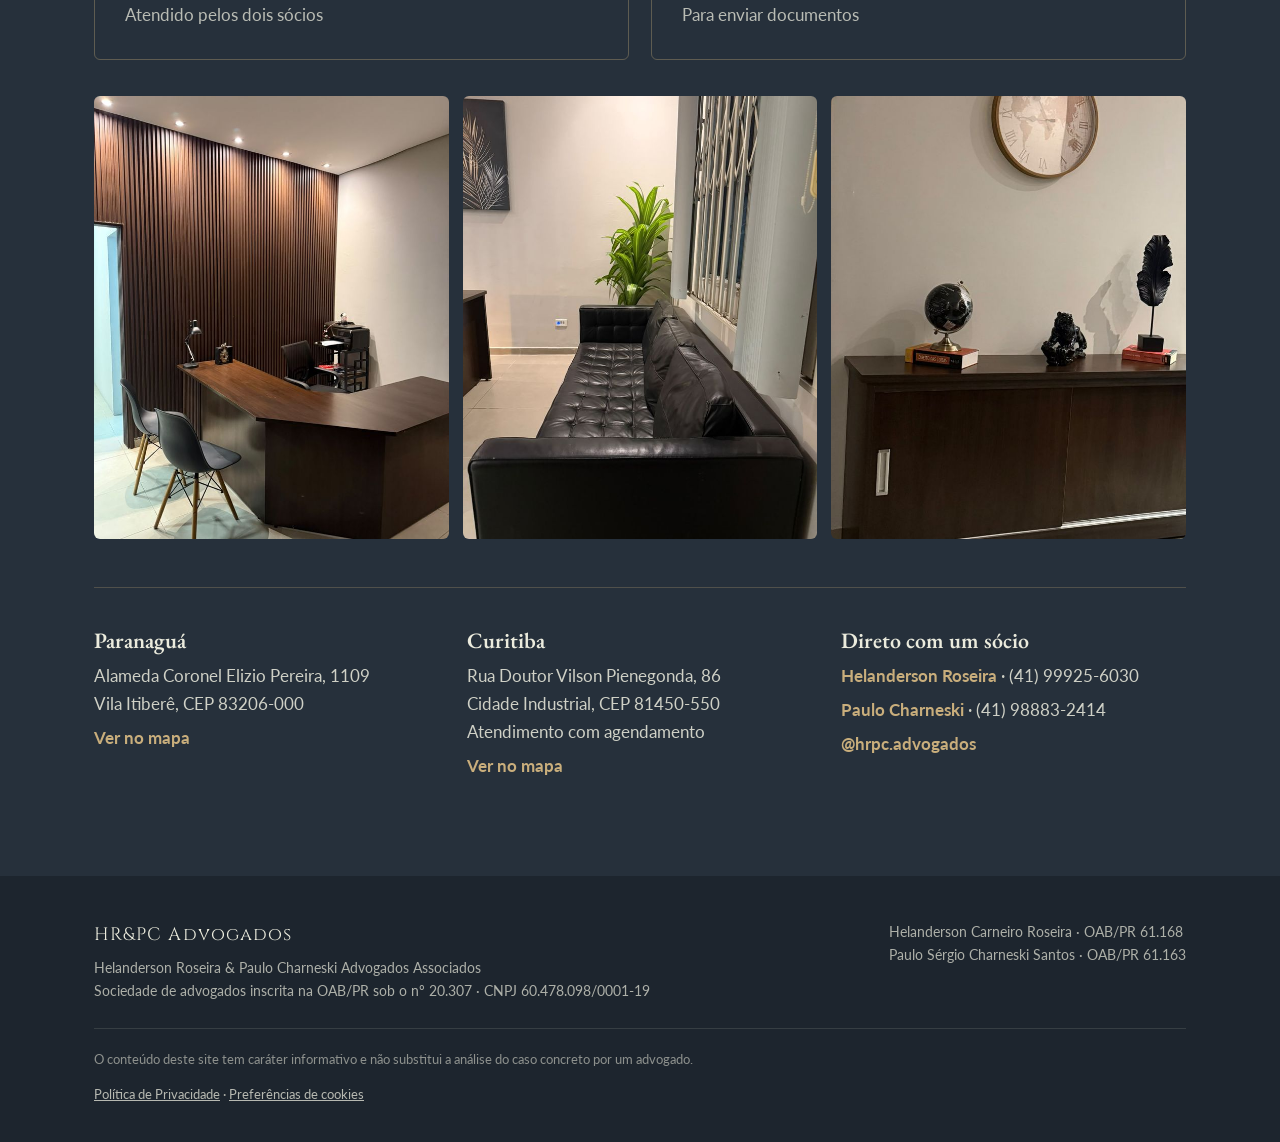
==== commit dfecd9e4: "Add files via upload" ====
--- a/index.html
+++ b/index.html
@@ -43,6 +43,7 @@
       document.documentElement.classList.add("js");
     </script>
     <script src="Javascript/script.js" defer></script>
+    <script src="Javascript/analytics.js" defer></script>
 
     <!-- Dados estruturados para o Google: escritório -->
     <script type="application/ld+json">
@@ -786,6 +787,10 @@
           O conteúdo deste site tem caráter informativo e não substitui a análise do caso concreto por um
           advogado.
         </p>
+        <p class="rodape-links">
+          <a href="politica-de-privacidade.html">Política de Privacidade</a> ·
+          <button type="button" data-preferencias-cookies>Preferências de cookies</button>
+        </p>
       </div>
     </footer>
 
--- a/CSS/style.css
+++ b/CSS/style.css
@@ -1158,3 +1158,113 @@
   font-size: 16px;
   color: var(--texto-suave);
 }
+
+/* ---------- Aviso de cookies e links legais ---------- */
+.aviso-cookies {
+  position: fixed;
+  left: 16px;
+  right: 16px;
+  bottom: 16px;
+  z-index: 60;
+  max-width: 720px;
+  margin: 0 auto;
+  display: flex;
+  align-items: center;
+  gap: 18px;
+  flex-wrap: wrap;
+  padding: 18px 20px;
+  background: var(--ardosia);
+  color: var(--linho);
+  border: 1px solid rgba(201, 174, 124, 0.35);
+  border-radius: var(--raio);
+  box-shadow: 0 10px 30px rgba(0, 0, 0, 0.25);
+  font-size: 14px;
+  line-height: 1.5;
+}
+
+.aviso-cookies p {
+  flex: 1 1 320px;
+  margin: 0;
+}
+
+.aviso-cookies a {
+  color: var(--champanhe);
+  text-decoration: underline;
+}
+
+.aviso-cookies-botoes {
+  display: flex;
+  gap: 10px;
+}
+
+.rodape-links {
+  margin-top: 14px;
+  font-size: 13px;
+}
+
+.rodape-links a,
+.rodape-links button {
+  color: rgba(235, 235, 221, 0.75);
+  text-decoration: underline;
+  background: none;
+  border: 0;
+  padding: 0;
+  font: inherit;
+  cursor: pointer;
+}
+
+.rodape-links a:hover,
+.rodape-links button:hover {
+  color: var(--champanhe);
+}
+
+@media (max-width: 600px) {
+  .aviso-cookies {
+    bottom: 84px;
+  }
+}
+
+/* ---------- Página de política ---------- */
+.pagina-legal {
+  padding: 120px 0 72px;
+}
+
+.pagina-legal .container {
+  max-width: 820px;
+}
+
+.pagina-legal h1 {
+  font-family: var(--fonte-titulo);
+  color: var(--ardosia);
+  font-size: clamp(32px, 4vw, 44px);
+  margin-bottom: 8px;
+}
+
+.pagina-legal h2 {
+  font-family: var(--fonte-titulo);
+  color: var(--ardosia);
+  font-size: 24px;
+  margin: 34px 0 10px;
+}
+
+.pagina-legal p,
+.pagina-legal li {
+  margin-bottom: 12px;
+}
+
+.pagina-legal ul {
+  padding-left: 22px;
+}
+
+.pagina-legal .atualizacao {
+  color: var(--texto-suave);
+  font-size: 14px;
+}
+
+.aviso-cookies .botao {
+  cursor: pointer;
+}
+
+.aviso-cookies .botao-contorno {
+  background: transparent;
+}
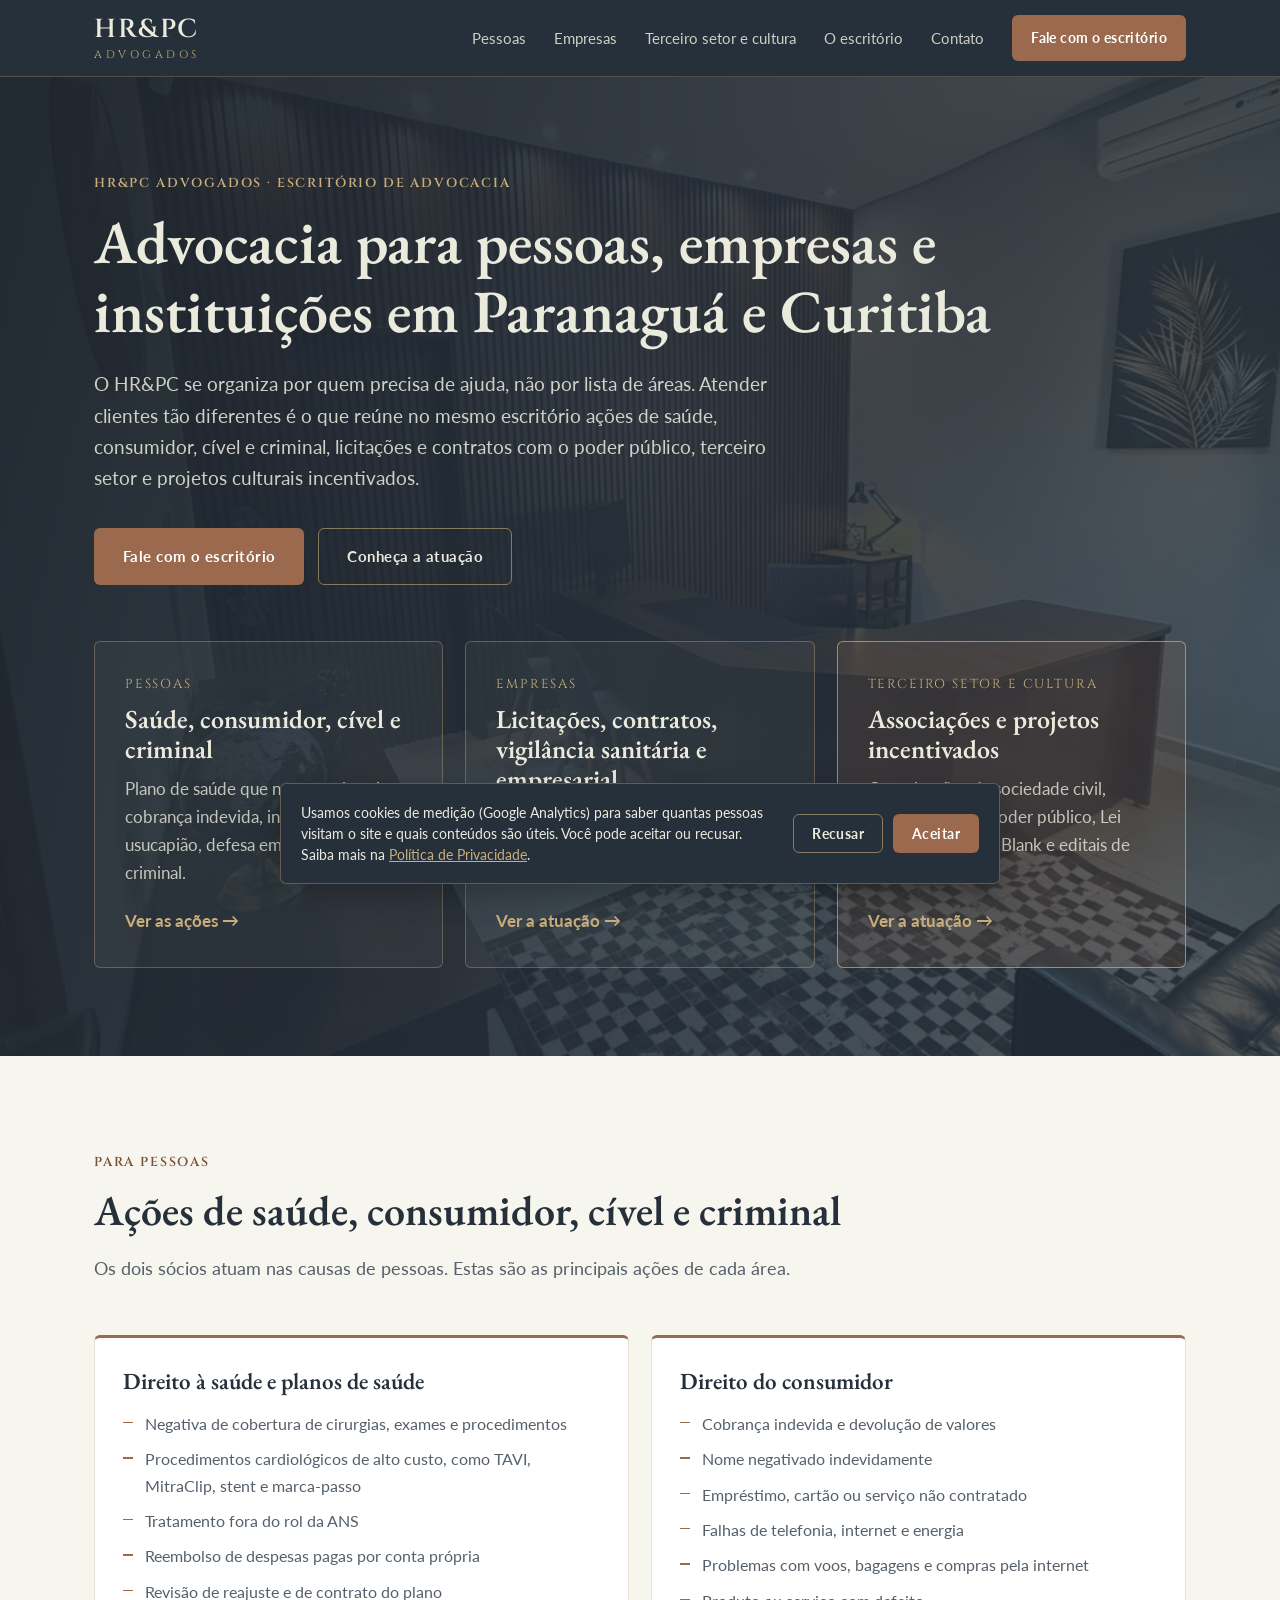
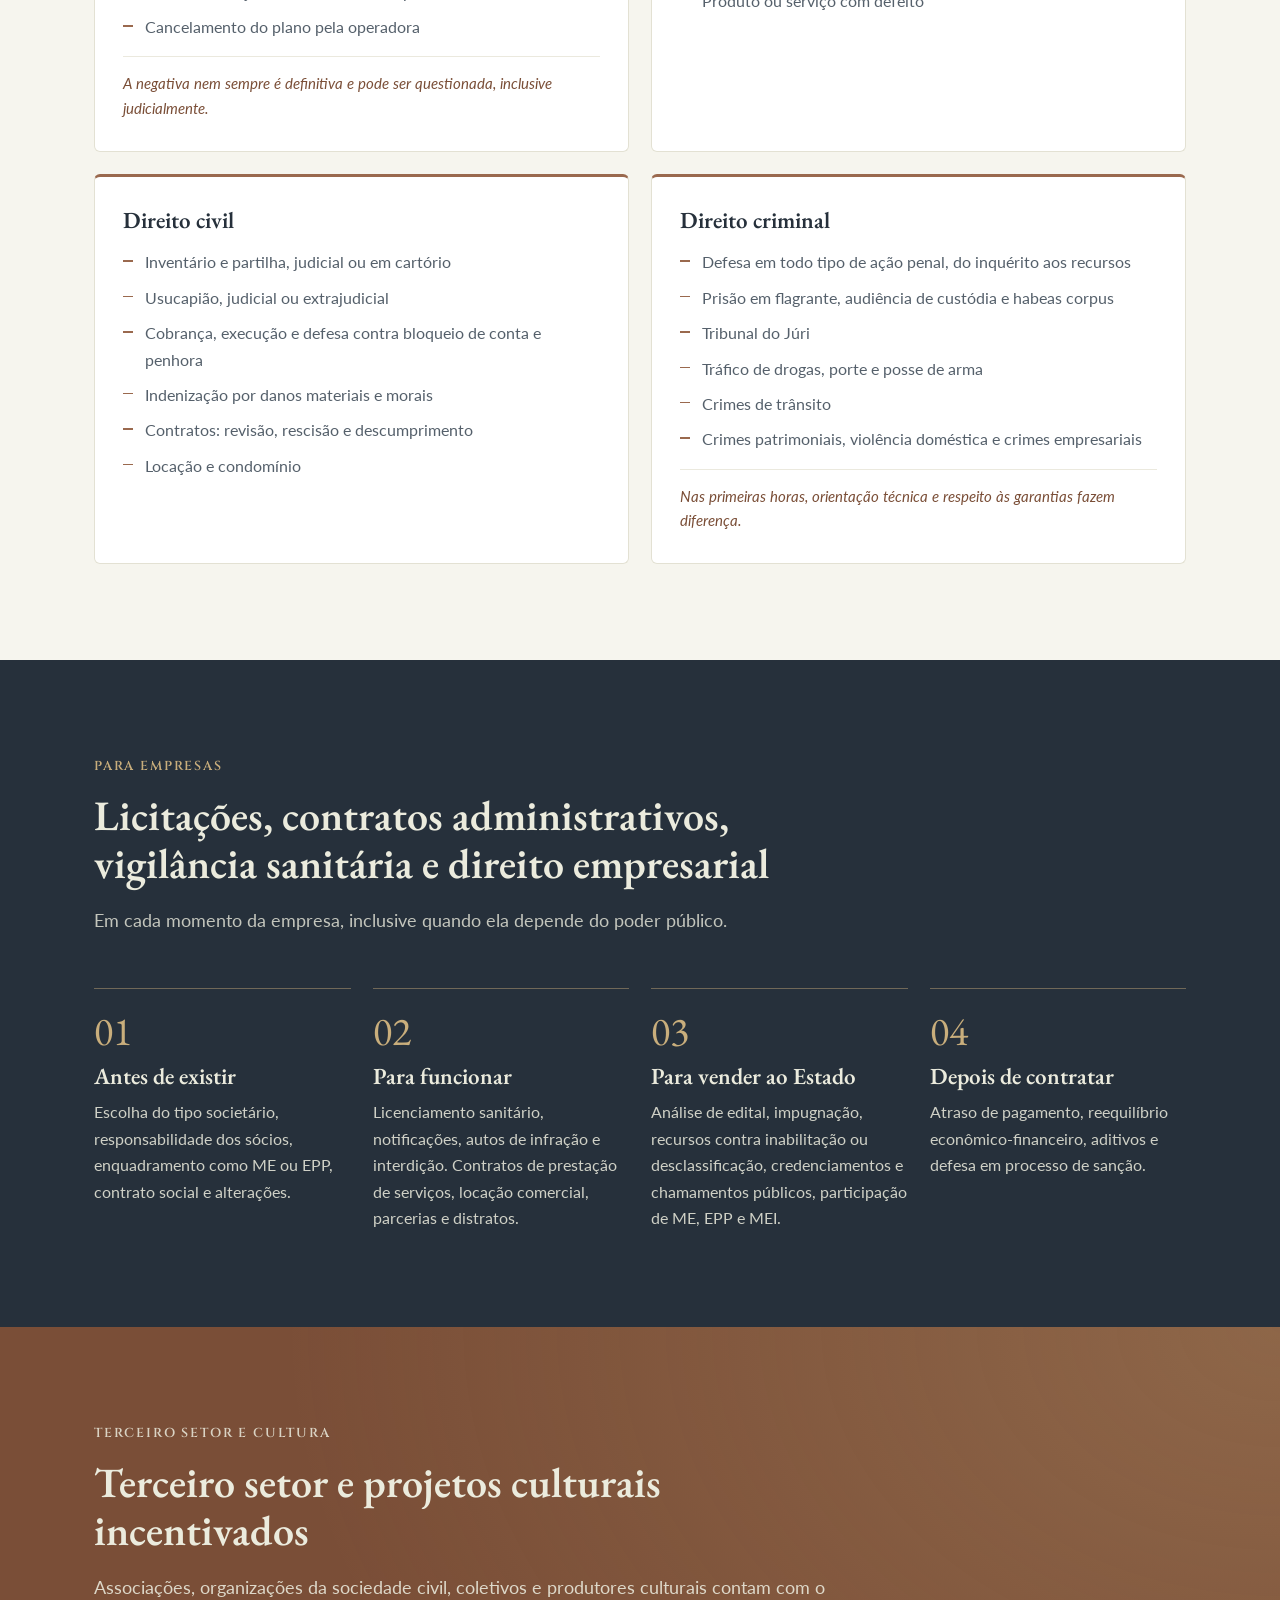
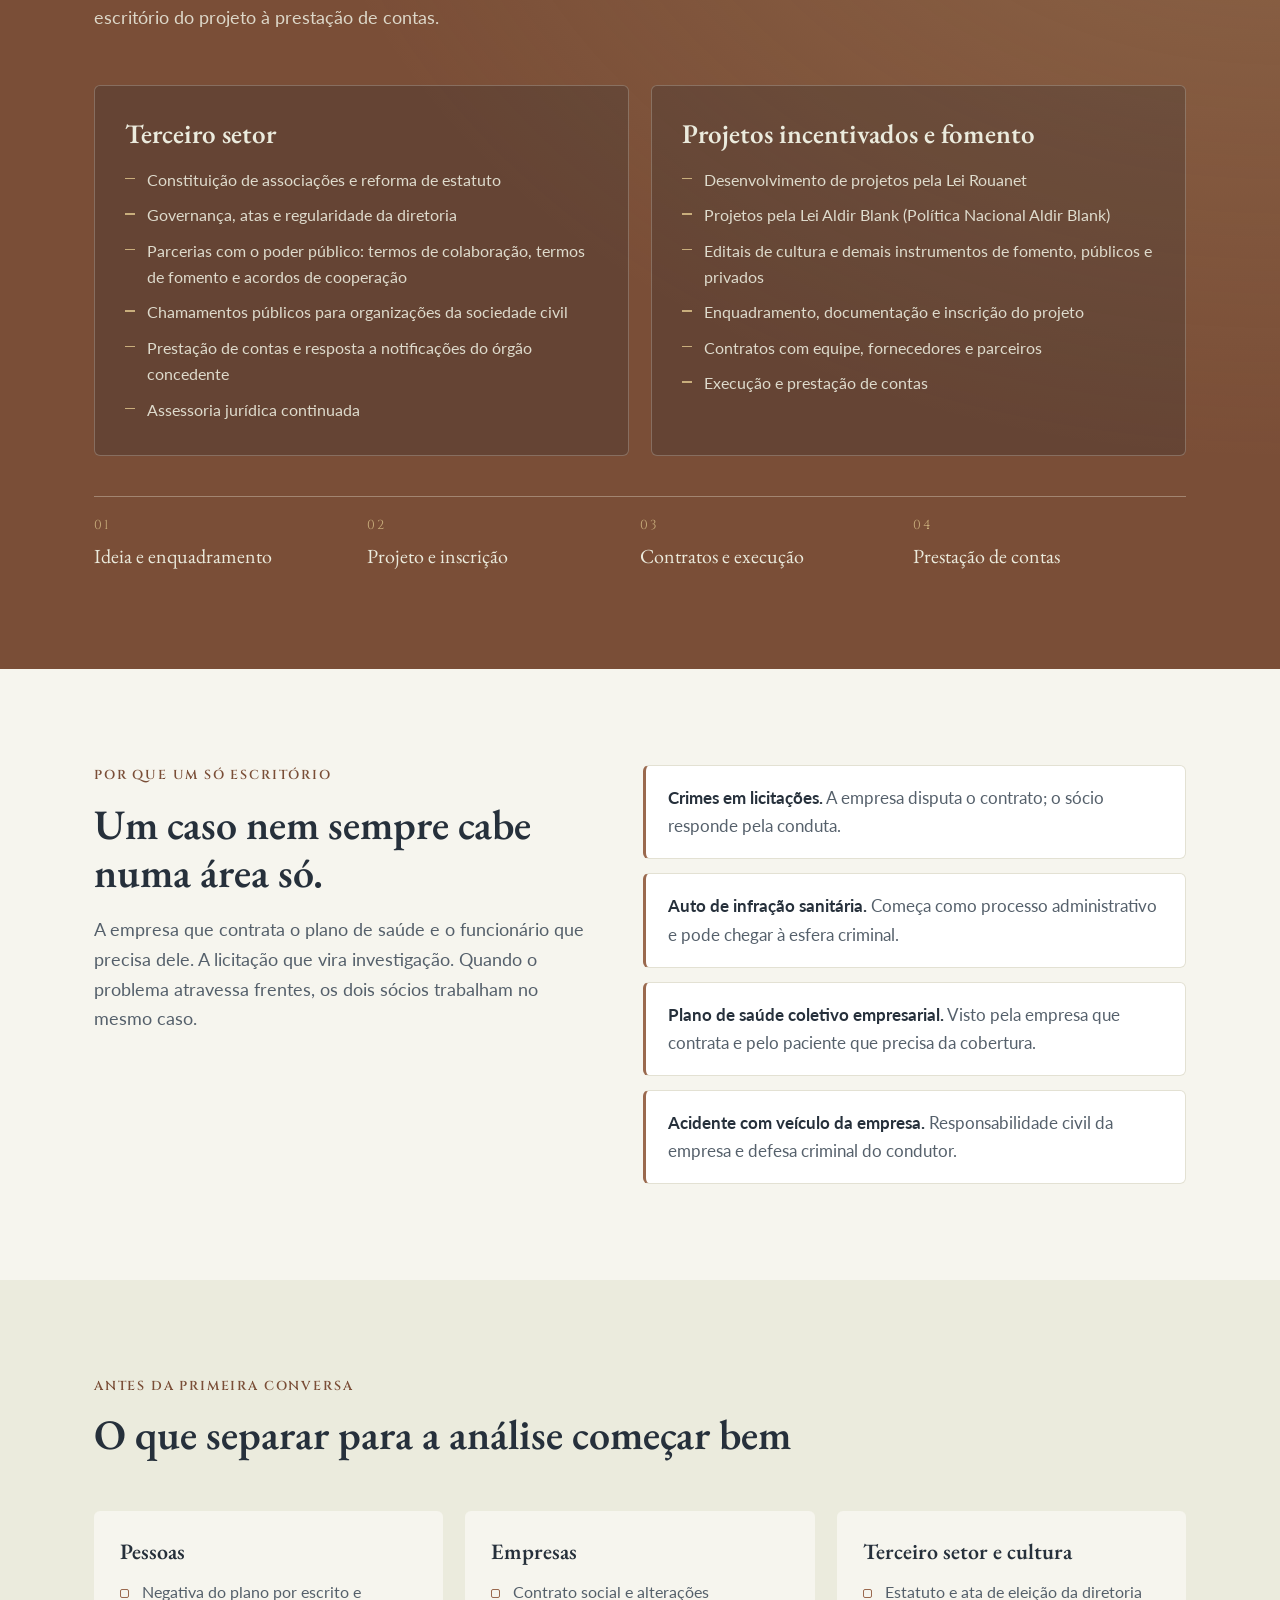
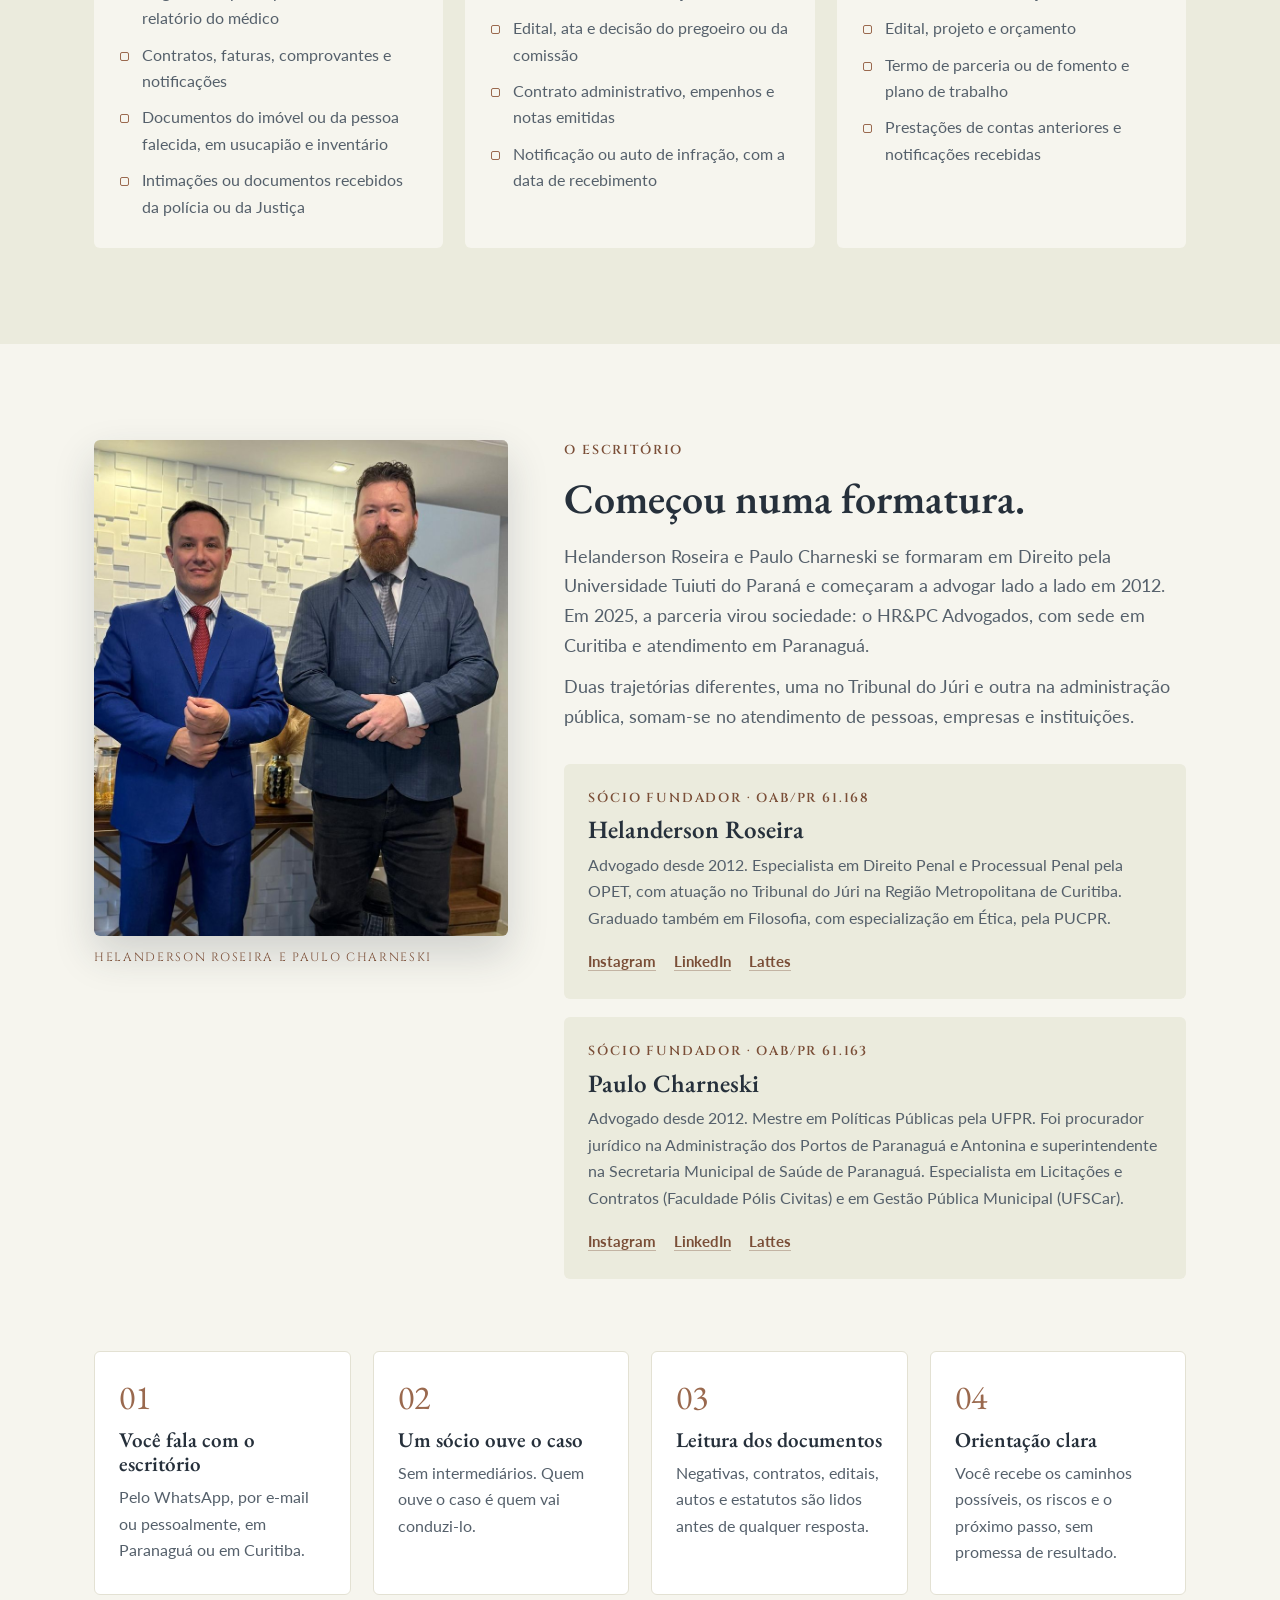
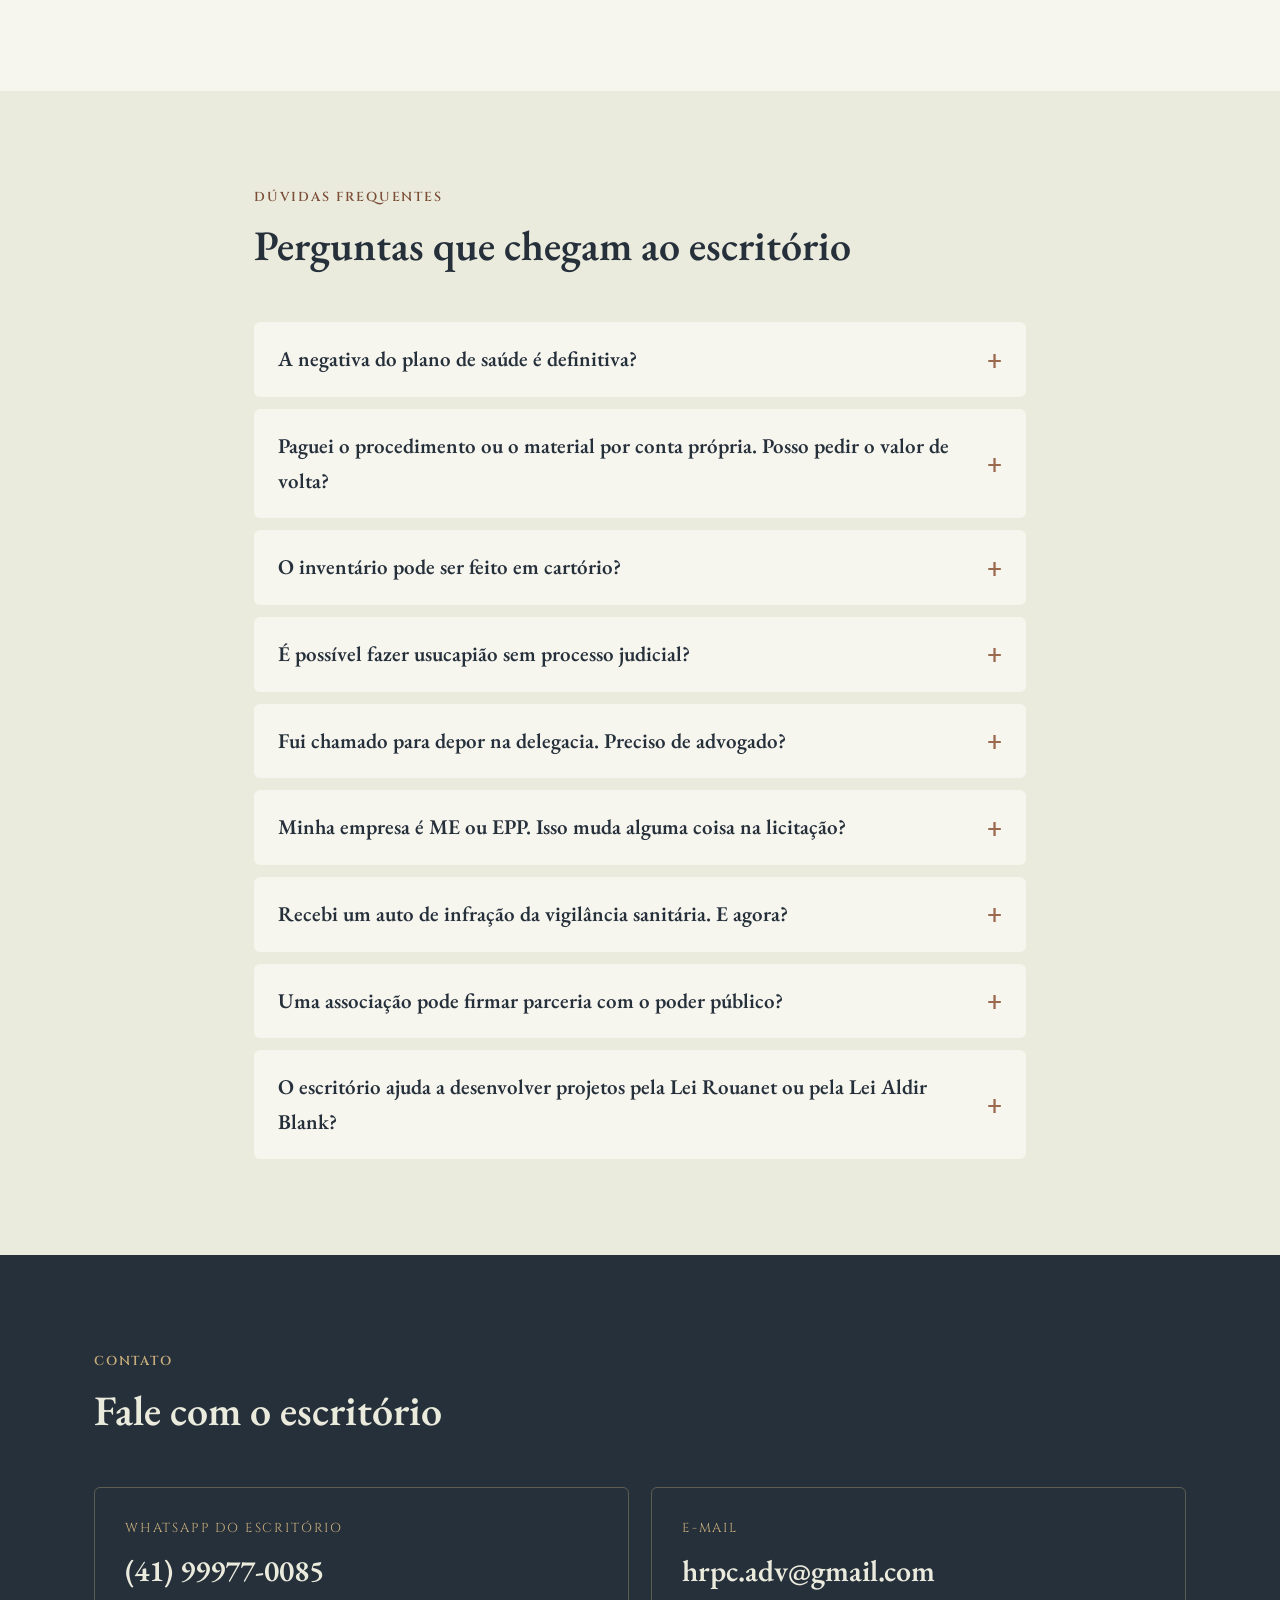
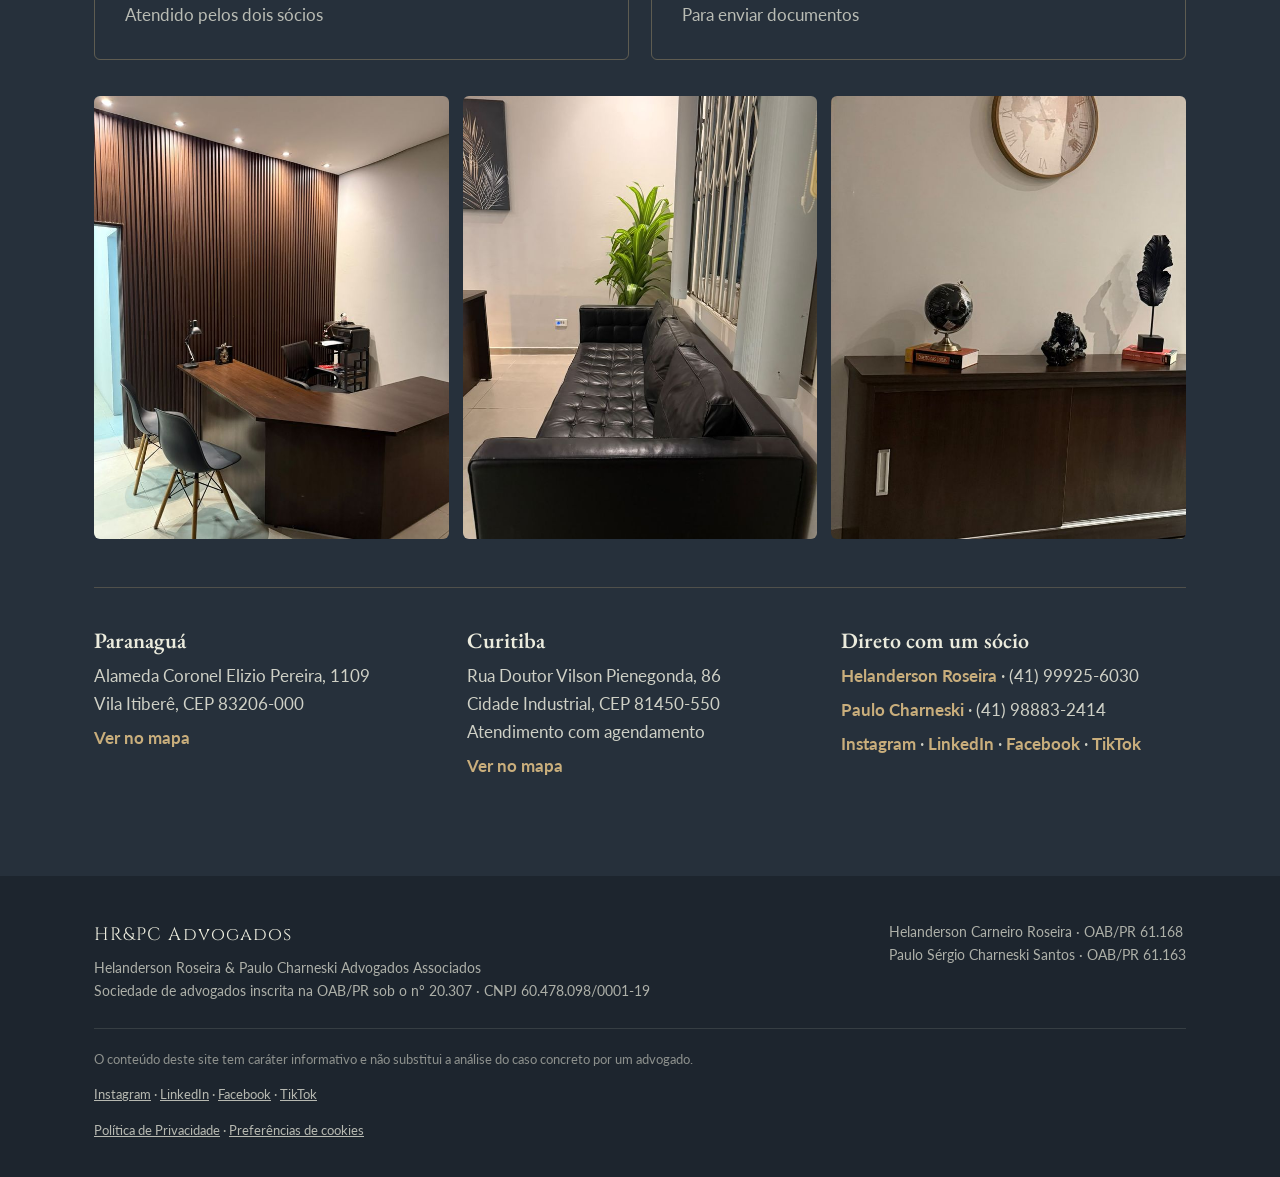
==== commit d899df07: "Liga as redes oficiais do escritório (sameAs, contato e rodapé)" ====
--- a/index.html
+++ b/index.html
@@ -91,10 +91,33 @@
           }
         ],
         "founder": [
-          { "@type": "Person", "name": "Helanderson Carneiro Roseira", "jobTitle": "Advogado" },
-          { "@type": "Person", "name": "Paulo Sérgio Charneski Santos", "jobTitle": "Advogado" }
+          {
+            "@type": "Person",
+            "name": "Helanderson Carneiro Roseira",
+            "jobTitle": "Advogado",
+            "sameAs": [
+              "https://www.instagram.com/helandersoncroseira/",
+              "https://www.linkedin.com/in/helandersonroseira/",
+              "http://lattes.cnpq.br/8718682850277474"
+            ]
+          },
+          {
+            "@type": "Person",
+            "name": "Paulo Sérgio Charneski Santos",
+            "jobTitle": "Advogado",
+            "sameAs": [
+              "https://www.instagram.com/paulocharneski/",
+              "https://www.linkedin.com/in/paulocharneski/",
+              "http://buscatextual.cnpq.br/buscatextual/visualizacv.do?id=K1704040Z4"
+            ]
+          }
         ],
-        "sameAs": ["https://www.instagram.com/hrpc.advogados/"]
+        "sameAs": [
+          "https://www.instagram.com/hrpc.advogados/",
+          "https://www.linkedin.com/company/hrpc-advogados/",
+          "https://www.facebook.com/profile.php?id=61590690650148",
+          "https://www.tiktok.com/@hrpc.advogados"
+        ]
       }
     </script>
     <!-- Dados estruturados para o Google: perguntas frequentes -->
@@ -762,7 +785,12 @@
                 <a href="https://wa.me/5541988832414?text=Ol%C3%A1%2C%20vim%20pelo%20site%20do%20HR%26PC%20Advogados." target="_blank" rel="noopener">Paulo Charneski</a>
                 · (41) 98883-2414
               </p>
-              <a href="https://www.instagram.com/hrpc.advogados/" target="_blank" rel="noopener">@hrpc.advogados</a>
+              <p>
+                <a href="https://www.instagram.com/hrpc.advogados/" target="_blank" rel="noopener">Instagram</a> ·
+                <a href="https://www.linkedin.com/company/hrpc-advogados/" target="_blank" rel="noopener">LinkedIn</a> ·
+                <a href="https://www.facebook.com/profile.php?id=61590690650148" target="_blank" rel="noopener">Facebook</a> ·
+                <a href="https://www.tiktok.com/@hrpc.advogados" target="_blank" rel="noopener">TikTok</a>
+              </p>
             </div>
           </div>
         </div>
@@ -786,6 +814,12 @@
         <p class="rodape-aviso">
           O conteúdo deste site tem caráter informativo e não substitui a análise do caso concreto por um
           advogado.
+        </p>
+        <p class="rodape-links">
+          <a href="https://www.instagram.com/hrpc.advogados/" target="_blank" rel="noopener">Instagram</a> ·
+          <a href="https://www.linkedin.com/company/hrpc-advogados/" target="_blank" rel="noopener">LinkedIn</a> ·
+          <a href="https://www.facebook.com/profile.php?id=61590690650148" target="_blank" rel="noopener">Facebook</a> ·
+          <a href="https://www.tiktok.com/@hrpc.advogados" target="_blank" rel="noopener">TikTok</a>
         </p>
         <p class="rodape-links">
           <a href="politica-de-privacidade.html">Política de Privacidade</a> ·
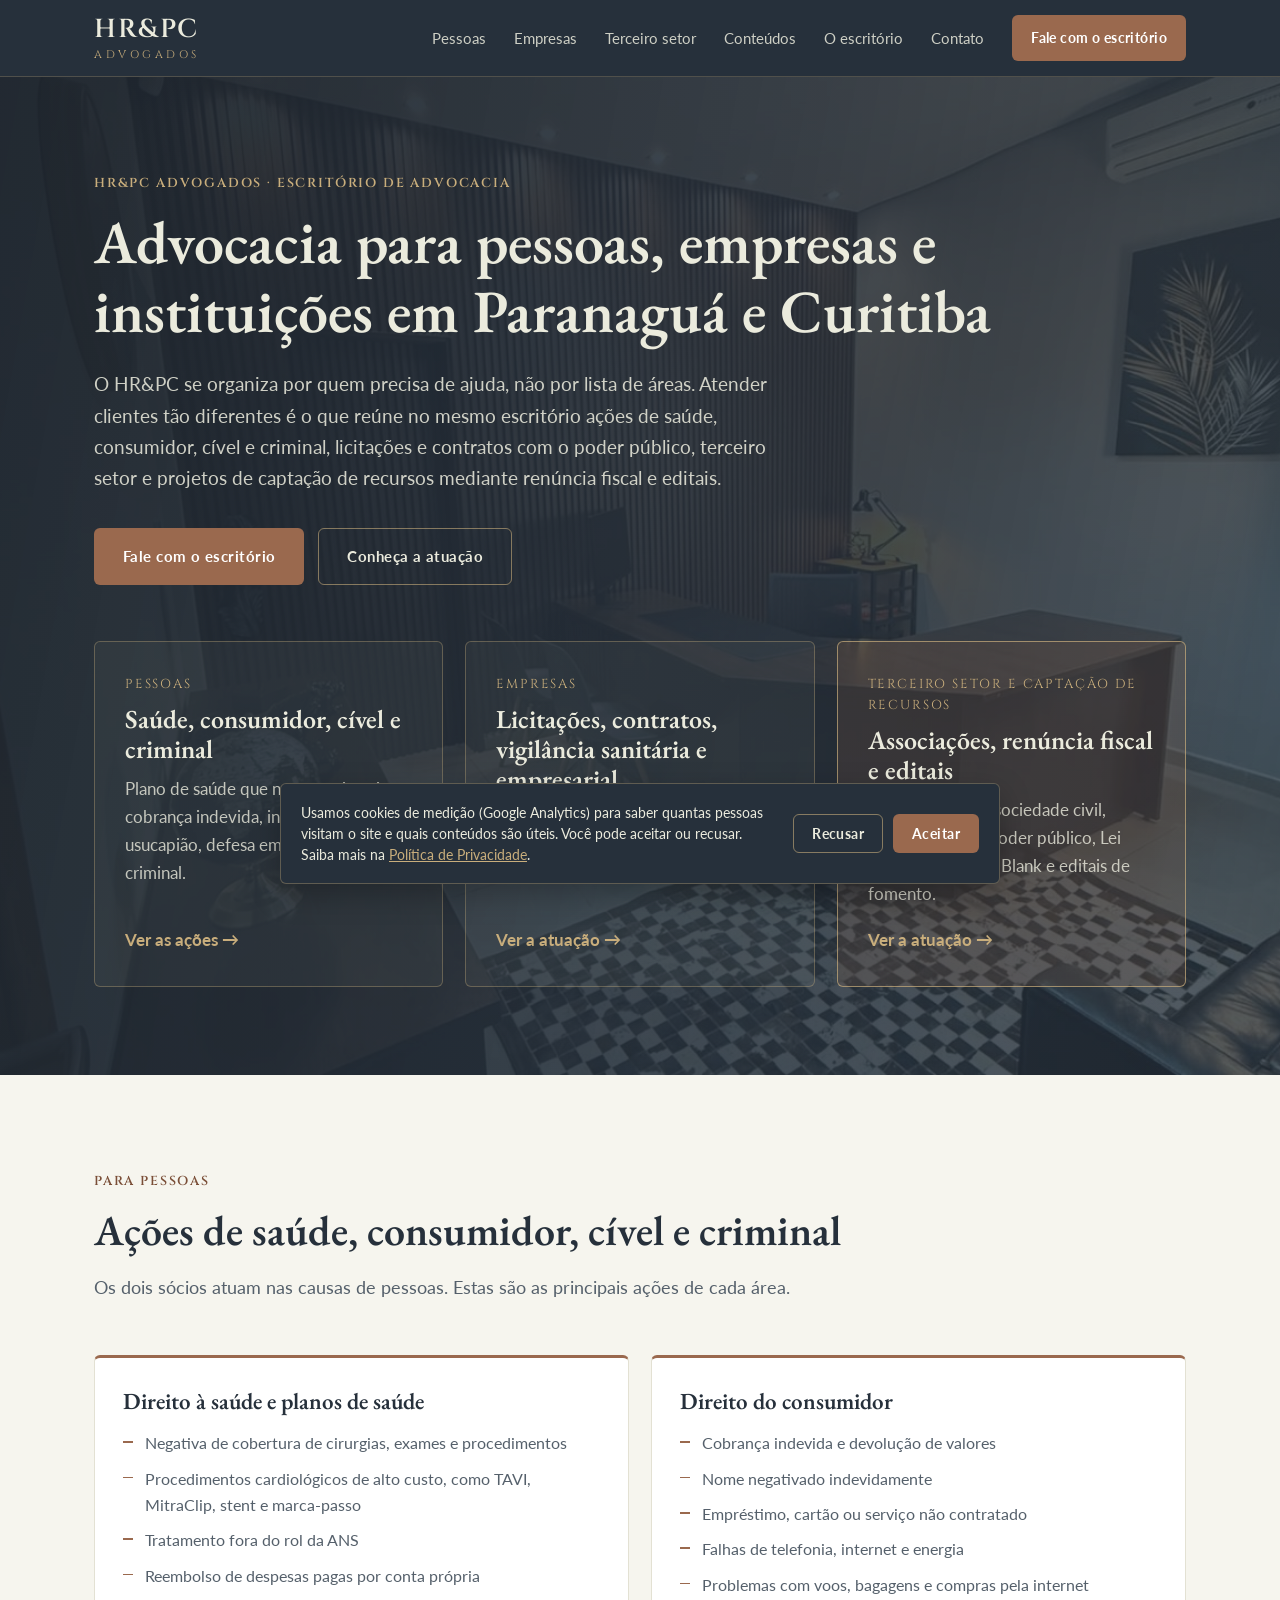
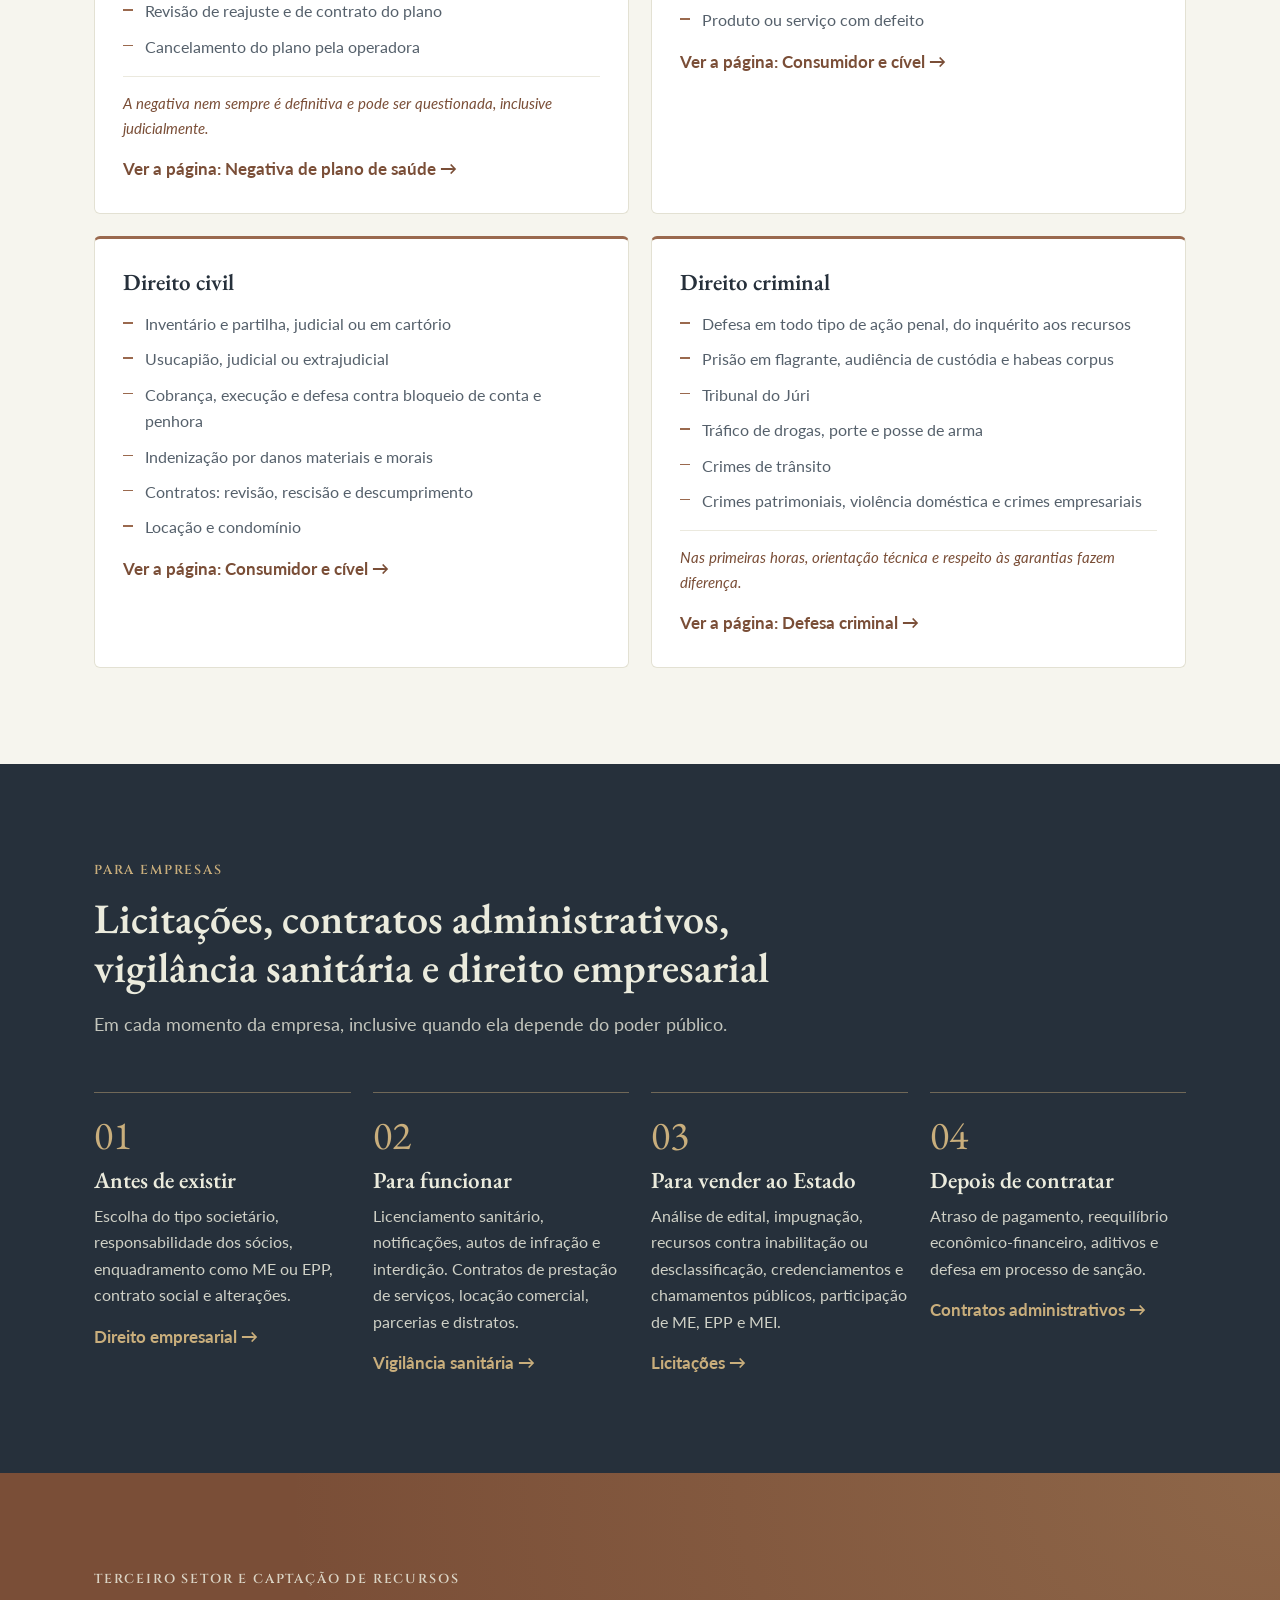
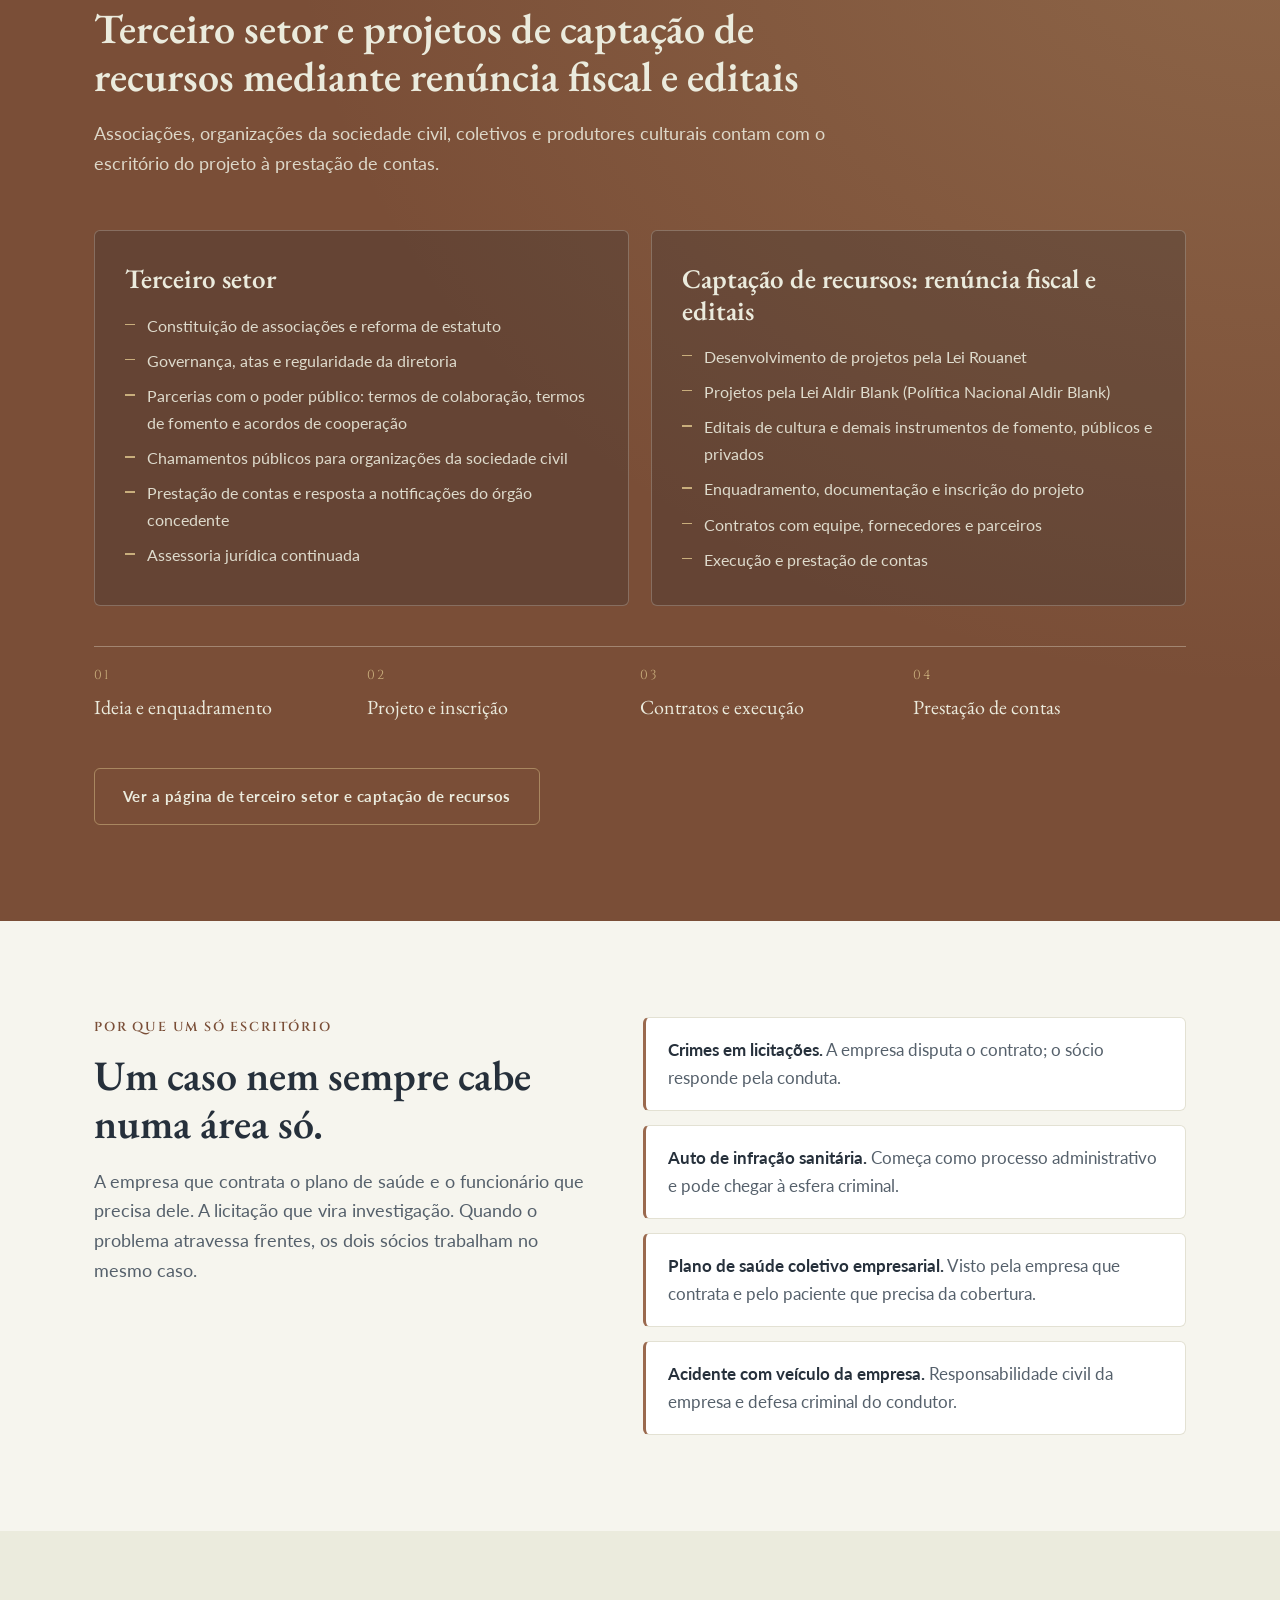
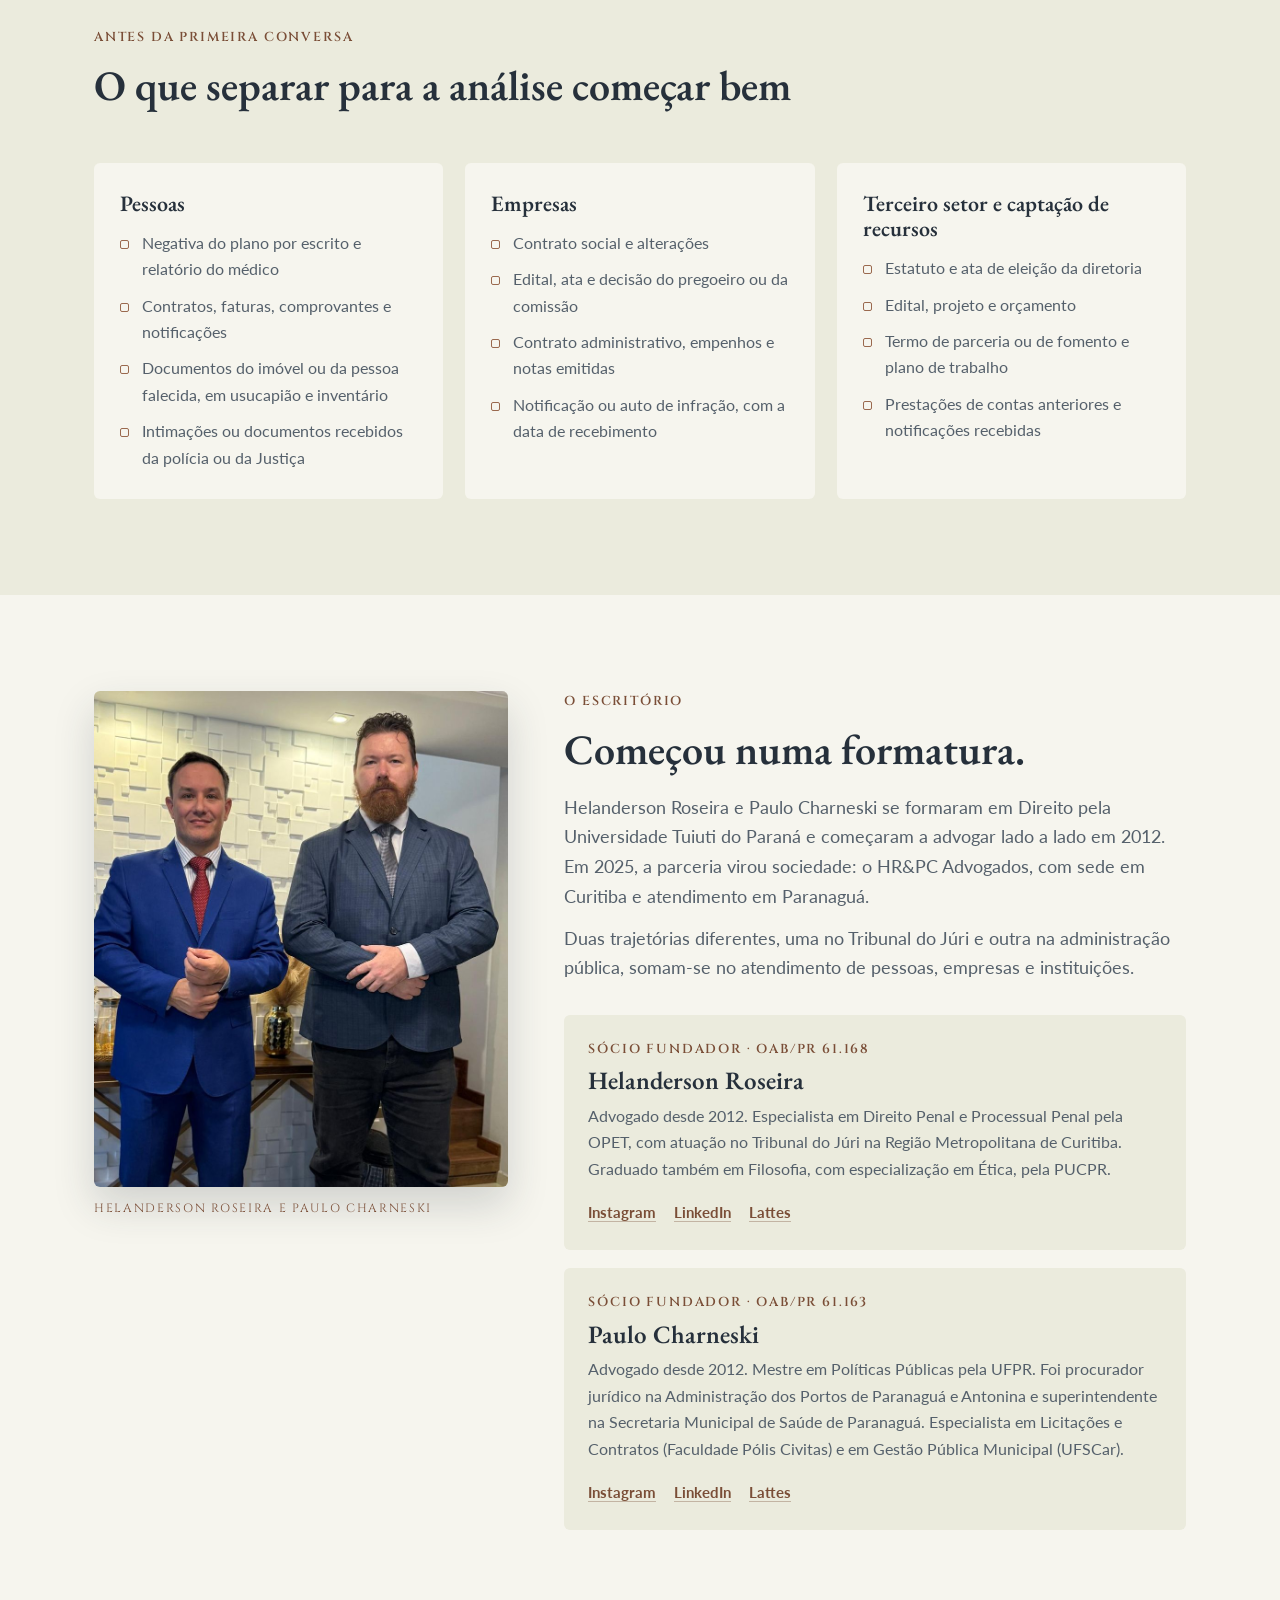
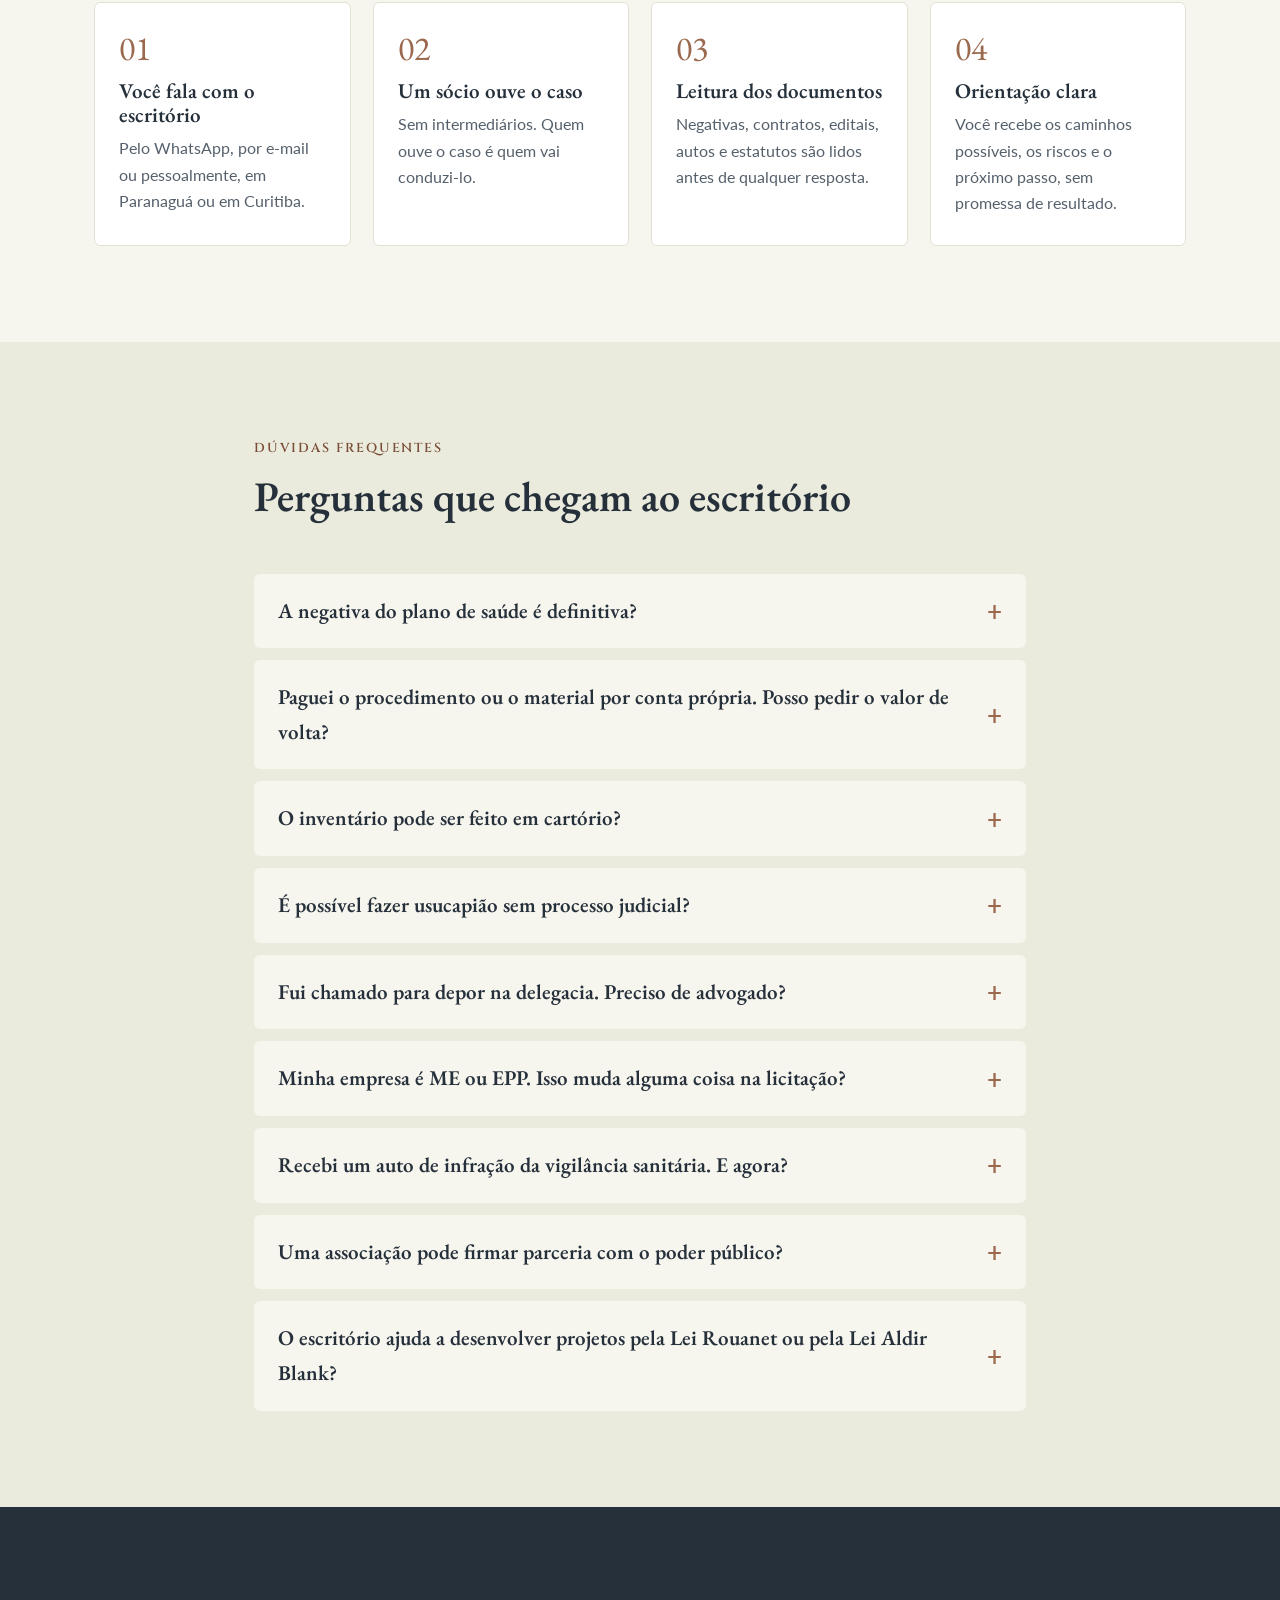
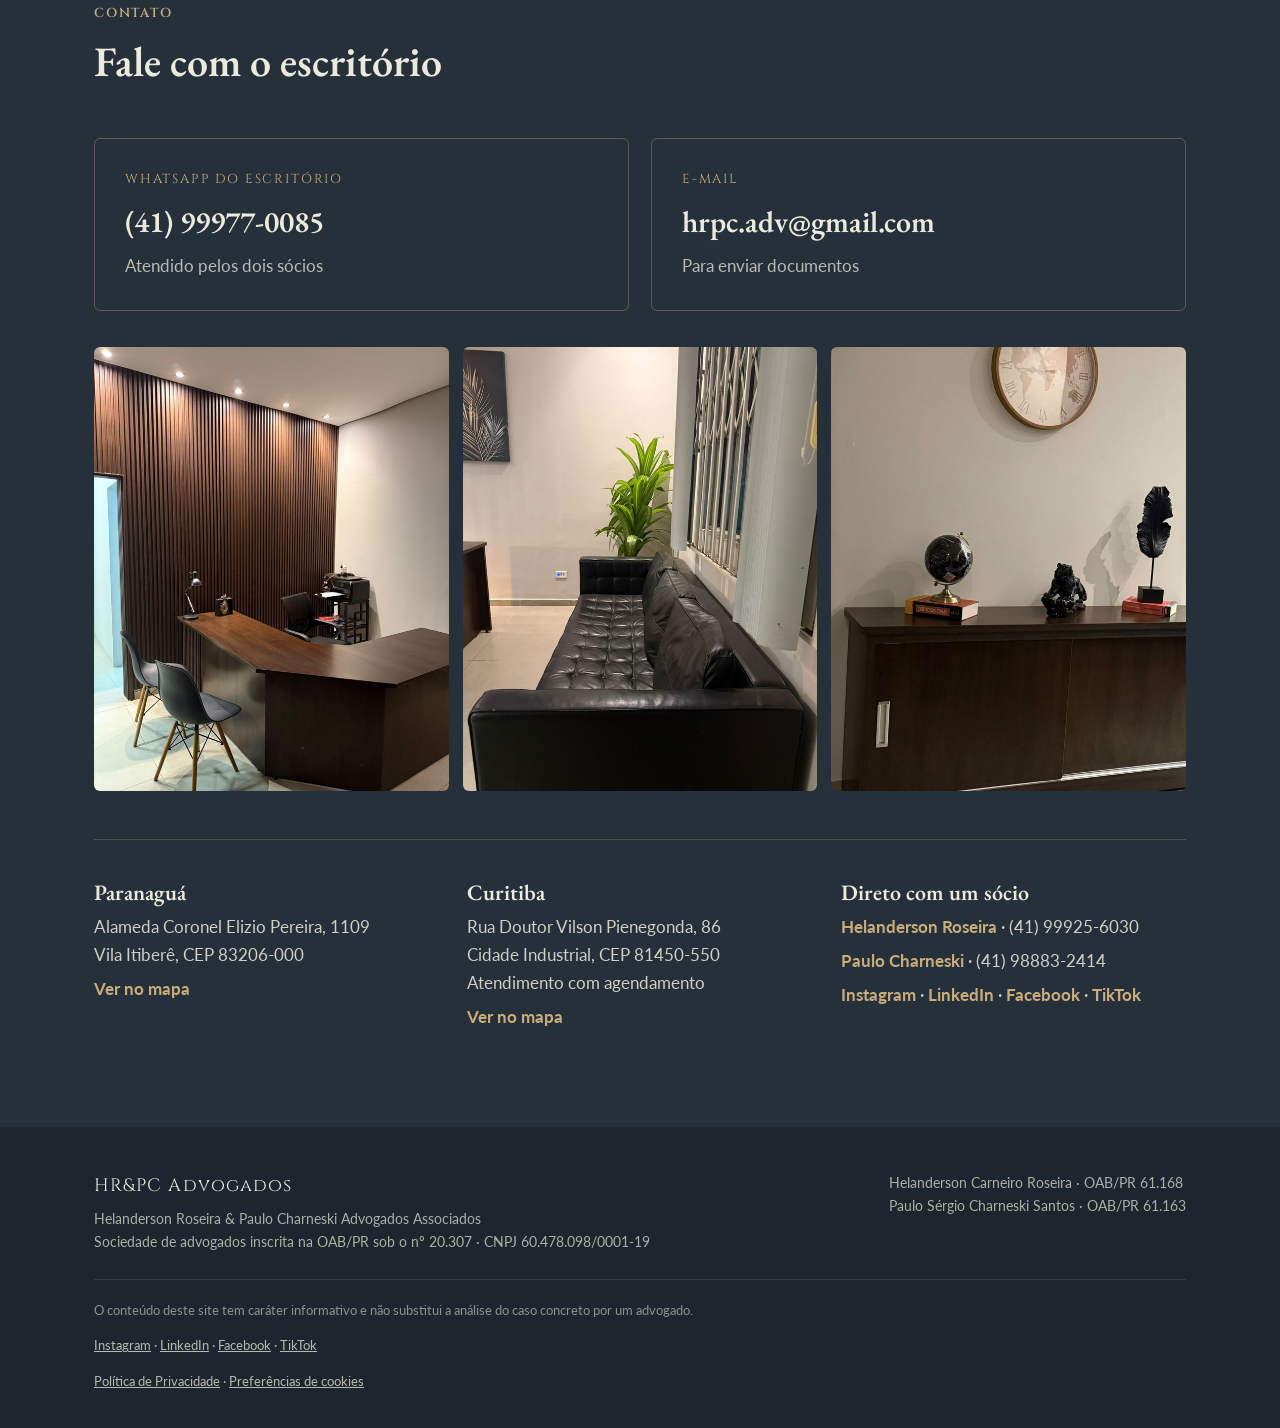
==== commit 4803aa9c: "Inicial ligada às páginas novas, sitemap e favicon" ====
--- a/index.html
+++ b/index.html
@@ -6,7 +6,7 @@
     <title>Advogados em Paranaguá e Curitiba | HR&amp;PC Advogados</title>
     <meta
       name="description"
-      content="Escritório de advocacia em Paranaguá e Curitiba. Saúde, consumidor, cível, criminal, licitações, vigilância sanitária, terceiro setor e projetos incentivados."
+      content="Escritório de advocacia em Paranaguá e Curitiba. Saúde, consumidor, cível, criminal, licitações, vigilância sanitária, terceiro setor e captação de recursos."
     />
     <meta name="theme-color" content="#26303B" />
 
@@ -21,7 +21,7 @@
     <meta property="og:title" content="HR&amp;PC Advogados | Advocacia em Paranaguá e Curitiba" />
     <meta
       property="og:description"
-      content="Um escritório para pessoas, empresas e instituições: saúde, consumidor, cível, criminal, licitações, terceiro setor e projetos incentivados."
+      content="Um escritório para pessoas, empresas e instituições: saúde, consumidor, cível, criminal, licitações, terceiro setor e captação de recursos."
     />
     <meta property="og:url" content="https://hrpc.adv.br/" />
     <meta property="og:image" content="https://hrpc.adv.br/img/og-hrpc.jpg" />
@@ -29,7 +29,14 @@
     <meta property="og:image:height" content="630" />
     <meta property="og:image:alt" content="Helanderson Roseira e Paulo Charneski, sócios do HR&amp;PC Advogados" />
 
-    <link rel="icon" href="img/favicon.svg" type="image/svg+xml" />
+    <link rel="icon" href="/favicon.ico" sizes="48x48" />
+    <link rel="icon" href="img/favicon-192.png" type="image/png" sizes="192x192" />
+    <link rel="apple-touch-icon" href="img/apple-touch-icon.png" />
+    <style>
+      .area-link { display: inline-block; margin-top: 14px; font-weight: 700; color: var(--cobre-escuro); text-decoration: none; }
+      .area-link:hover { text-decoration: underline; }
+      .secao-escura .area-link, .secao-cobre .area-link { color: var(--champanhe); }
+    </style>
     <link rel="preload" as="image" href="img/escritorio-advocacia-paranagua-recepcao.jpg" />
 
     <link rel="preconnect" href="https://fonts.googleapis.com" />
@@ -55,6 +62,7 @@
         "taxID": "60.478.098/0001-19",
         "url": "https://hrpc.adv.br/",
         "image": "https://hrpc.adv.br/img/socios-hrpc-advogados-paulo-charneski-helanderson-roseira.jpg",
+        "logo": "https://hrpc.adv.br/img/logo-hrpc-512.png",
         "email": "hrpc.adv@gmail.com",
         "telephone": "+55-41-99977-0085",
         "areaServed": ["Paranaguá", "Curitiba", "Litoral do Paraná", "Paraná"],
@@ -69,6 +77,7 @@
           "Vigilância sanitária",
           "Direito empresarial",
           "Terceiro setor",
+          "Captação de recursos mediante renúncia fiscal e editais",
           "Lei Rouanet",
           "Lei Aldir Blank"
         ],
@@ -226,7 +235,8 @@
         <nav class="menu" id="menu-principal" aria-label="Menu principal">
           <a href="#pessoas">Pessoas</a>
           <a href="#empresas">Empresas</a>
-          <a href="#terceiro-setor">Terceiro setor e cultura</a>
+          <a href="#terceiro-setor">Terceiro setor</a>
+          <a href="/conteudos/">Conteúdos</a>
           <a href="#escritorio">O escritório</a>
           <a href="#contato">Contato</a>
           <a
@@ -249,7 +259,7 @@
           <p class="abertura-texto">
             O HR&amp;PC se organiza por quem precisa de ajuda, não por lista de áreas. Atender clientes tão
             diferentes é o que reúne no mesmo escritório ações de saúde, consumidor, cível e criminal, licitações e
-            contratos com o poder público, terceiro setor e projetos culturais incentivados.
+            contratos com o poder público, terceiro setor e projetos de captação de recursos mediante renúncia fiscal e editais.
           </p>
 
           <div class="abertura-acoes">
@@ -285,8 +295,8 @@
             </a>
 
             <a class="porta porta-destaque" href="#terceiro-setor">
-              <span class="porta-rotulo">Terceiro setor e cultura</span>
-              <span class="porta-titulo">Associações e projetos incentivados</span>
+              <span class="porta-rotulo">Terceiro setor e captação de recursos</span>
+              <span class="porta-titulo">Associações, renúncia fiscal e editais</span>
               <span class="porta-texto">
                 Organizações da sociedade civil, parcerias com o poder público, Lei Rouanet, Lei Aldir Blank e
                 editais de fomento.
@@ -320,6 +330,7 @@
                 <li>Cancelamento do plano pela operadora</li>
               </ul>
               <p class="area-nota">A negativa nem sempre é definitiva e pode ser questionada, inclusive judicialmente.</p>
+              <a class="area-link" href="/negativa-plano-de-saude/">Ver a página: Negativa de plano de saúde <span aria-hidden="true">→</span></a>
             </article>
 
             <article class="area revelar" id="consumidor">
@@ -332,6 +343,7 @@
                 <li>Problemas com voos, bagagens e compras pela internet</li>
                 <li>Produto ou serviço com defeito</li>
               </ul>
+              <a class="area-link" href="/consumidor-e-civel/">Ver a página: Consumidor e cível <span aria-hidden="true">→</span></a>
             </article>
 
             <article class="area revelar" id="civel">
@@ -344,6 +356,7 @@
                 <li>Contratos: revisão, rescisão e descumprimento</li>
                 <li>Locação e condomínio</li>
               </ul>
+              <a class="area-link" href="/consumidor-e-civel/">Ver a página: Consumidor e cível <span aria-hidden="true">→</span></a>
             </article>
 
             <article class="area revelar" id="criminal">
@@ -357,6 +370,7 @@
                 <li>Crimes patrimoniais, violência doméstica e crimes empresariais</li>
               </ul>
               <p class="area-nota">Nas primeiras horas, orientação técnica e respeito às garantias fazem diferença.</p>
+              <a class="area-link" href="/defesa-criminal/">Ver a página: Defesa criminal <span aria-hidden="true">→</span></a>
             </article>
           </div>
         </div>
@@ -379,6 +393,7 @@
                 Escolha do tipo societário, responsabilidade dos sócios, enquadramento como ME ou EPP,
                 contrato social e alterações.
               </p>
+              <a class="area-link" href="/direito-empresarial/">Direito empresarial <span aria-hidden="true">→</span></a>
             </li>
             <li class="etapa revelar">
               <span class="etapa-numero">02</span>
@@ -387,6 +402,7 @@
                 Licenciamento sanitário, notificações, autos de infração e interdição. Contratos de prestação
                 de serviços, locação comercial, parcerias e distratos.
               </p>
+              <a class="area-link" href="/vigilancia-sanitaria/">Vigilância sanitária <span aria-hidden="true">→</span></a>
             </li>
             <li class="etapa revelar">
               <span class="etapa-numero">03</span>
@@ -395,6 +411,7 @@
                 Análise de edital, impugnação, recursos contra inabilitação ou desclassificação,
                 credenciamentos e chamamentos públicos, participação de ME, EPP e MEI.
               </p>
+              <a class="area-link" href="/licitacoes/">Licitações <span aria-hidden="true">→</span></a>
             </li>
             <li class="etapa revelar">
               <span class="etapa-numero">04</span>
@@ -403,17 +420,18 @@
                 Atraso de pagamento, reequilíbrio econômico-financeiro, aditivos e defesa em processo de
                 sanção.
               </p>
+              <a class="area-link" href="/contratos-administrativos/">Contratos administrativos <span aria-hidden="true">→</span></a>
             </li>
           </ol>
         </div>
       </section>
 
-      <!-- ===================== TERCEIRO SETOR E PROJETOS INCENTIVADOS ===================== -->
+      <!-- ===================== TERCEIRO SETOR E CAPTAÇÃO DE RECURSOS ===================== -->
       <section class="secao secao-cobre" id="terceiro-setor">
         <div class="container">
           <div class="secao-cabecalho">
-            <p class="rotulo rotulo-linho">Terceiro setor e cultura</p>
-            <h2>Terceiro setor e projetos culturais incentivados</h2>
+            <p class="rotulo rotulo-linho">Terceiro setor e captação de recursos</p>
+            <h2>Terceiro setor e projetos de captação de recursos mediante renúncia fiscal e editais</h2>
             <p class="secao-intro">
               Associações, organizações da sociedade civil, coletivos e produtores culturais contam com o
               escritório do projeto à prestação de contas.
@@ -434,7 +452,7 @@
             </article>
 
             <article class="terceiro-bloco revelar" id="projetos-incentivados">
-              <h3>Projetos incentivados e fomento</h3>
+              <h3>Captação de recursos: renúncia fiscal e editais</h3>
               <ul class="lista-acoes">
                 <li>Desenvolvimento de projetos pela Lei Rouanet</li>
                 <li>Projetos pela Lei Aldir Blank (Política Nacional Aldir Blank)</li>
@@ -446,12 +464,13 @@
             </article>
           </div>
 
-          <ol class="linha-projeto revelar" aria-label="Etapas de um projeto incentivado">
+          <ol class="linha-projeto revelar" aria-label="Etapas de um projeto de captação de recursos">
             <li><span>01</span> Ideia e enquadramento</li>
             <li><span>02</span> Projeto e inscrição</li>
             <li><span>03</span> Contratos e execução</li>
             <li><span>04</span> Prestação de contas</li>
           </ol>
+          <div class="secao-acao"><a class="botao botao-contorno" href="/terceiro-setor-e-captacao-de-recursos/">Ver a página de terceiro setor e captação de recursos</a></div>
         </div>
       </section>
 
@@ -518,7 +537,7 @@
               </ul>
             </div>
             <div class="documentos-coluna revelar">
-              <h3>Terceiro setor e cultura</h3>
+              <h3>Terceiro setor e captação de recursos</h3>
               <ul>
                 <li>Estatuto e ata de eleição da diretoria</li>
                 <li>Edital, projeto e orçamento</li>
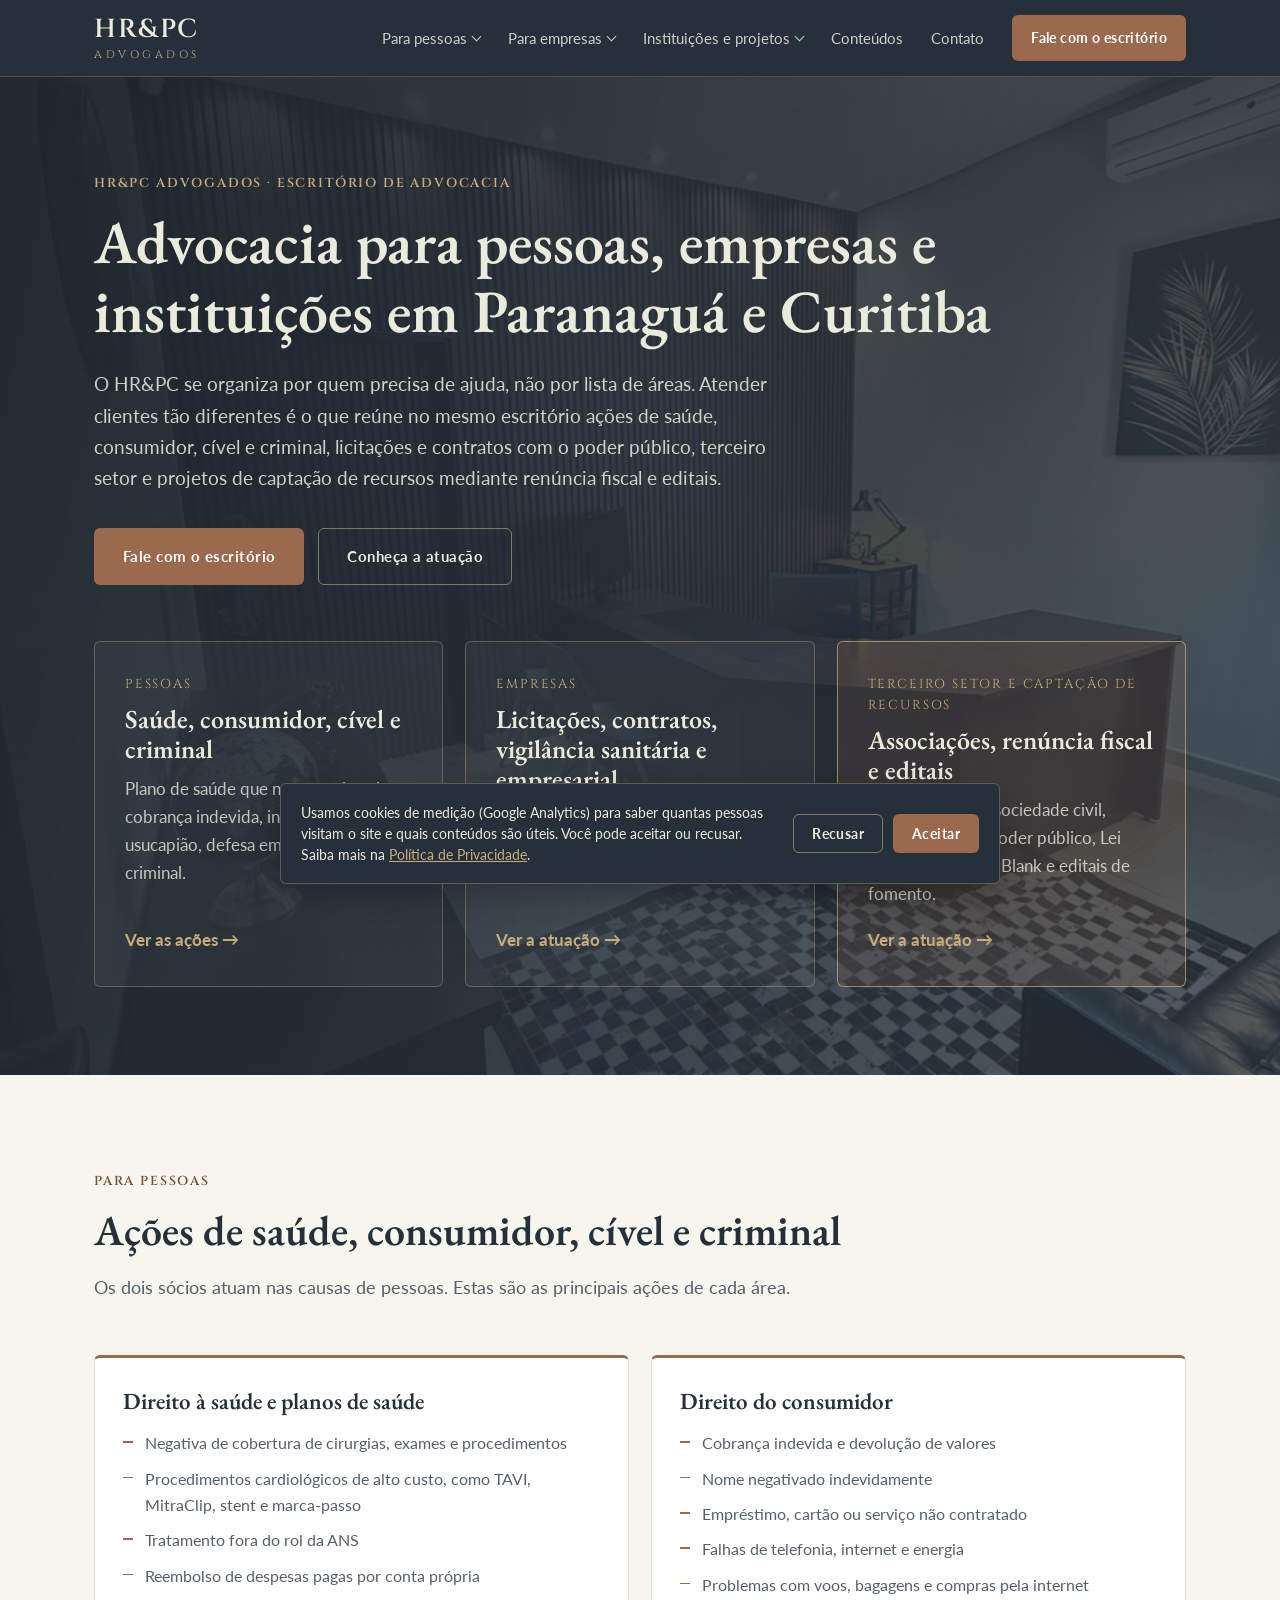
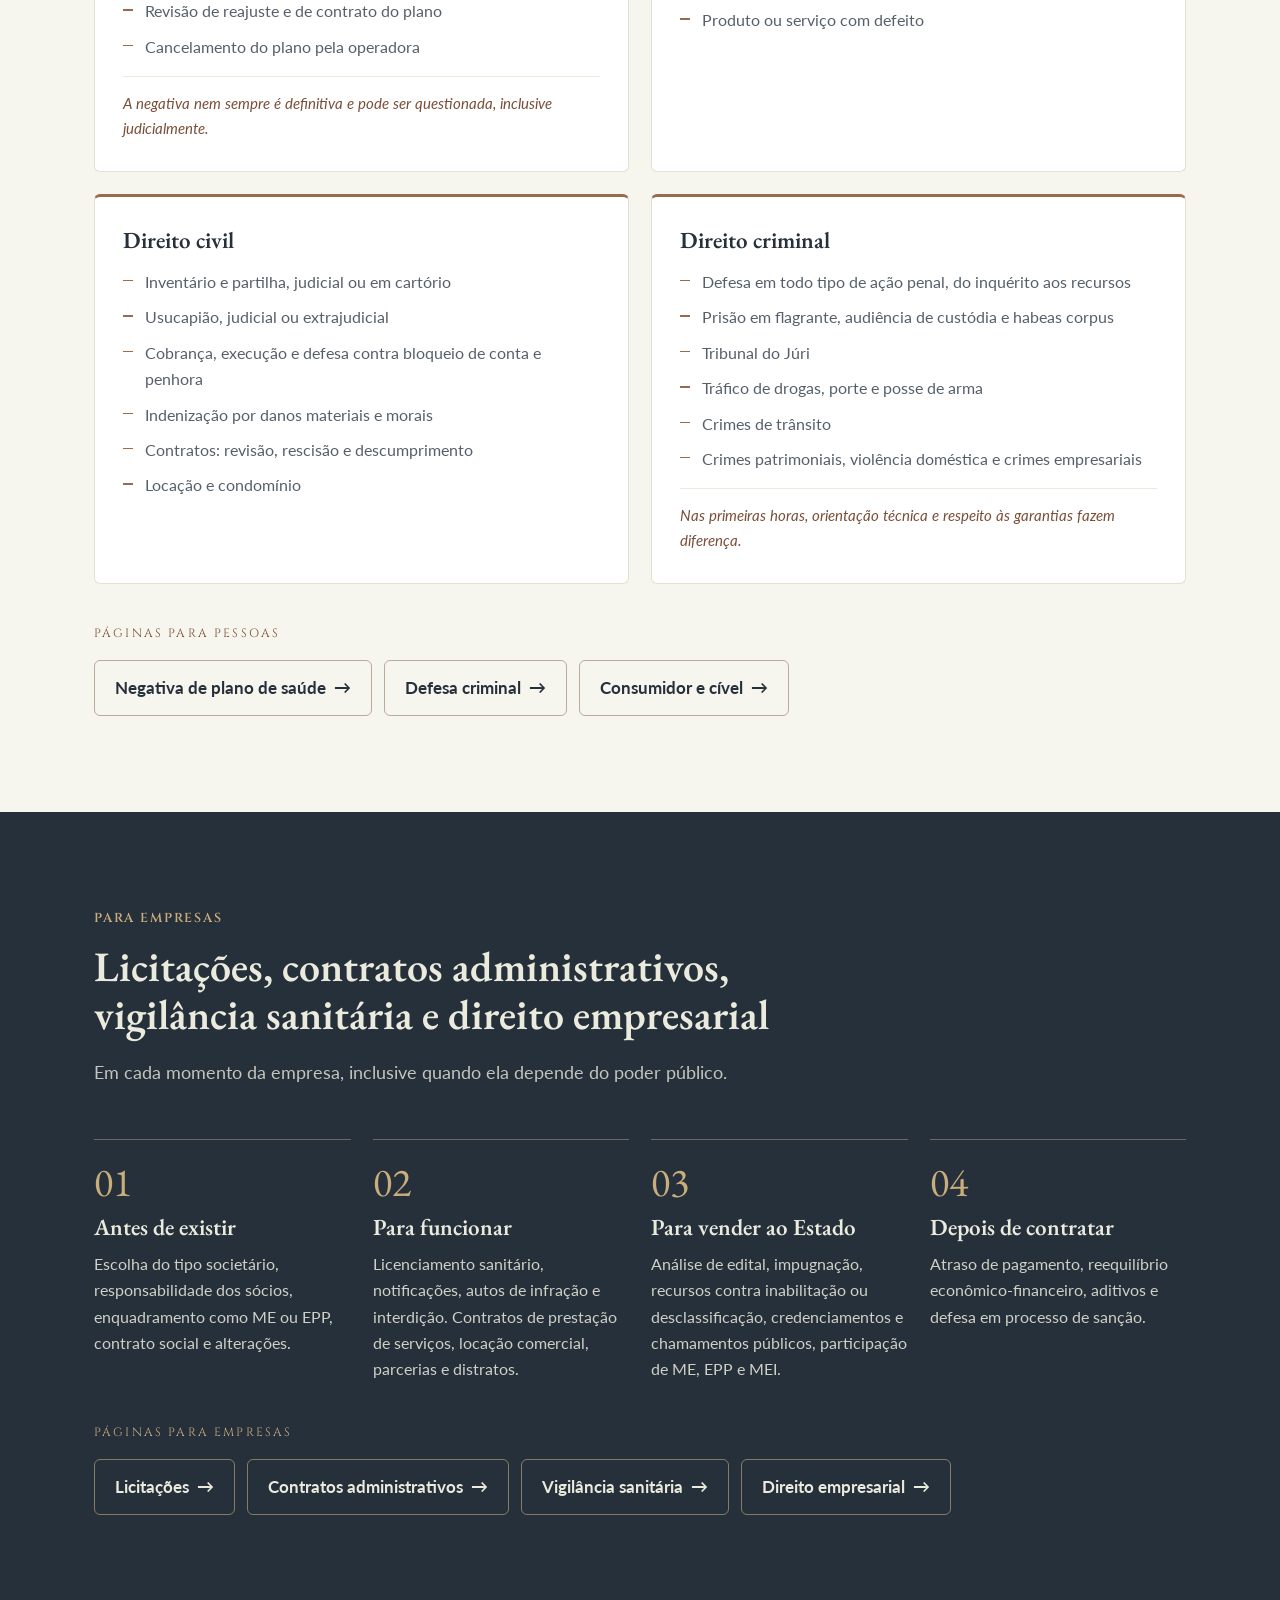
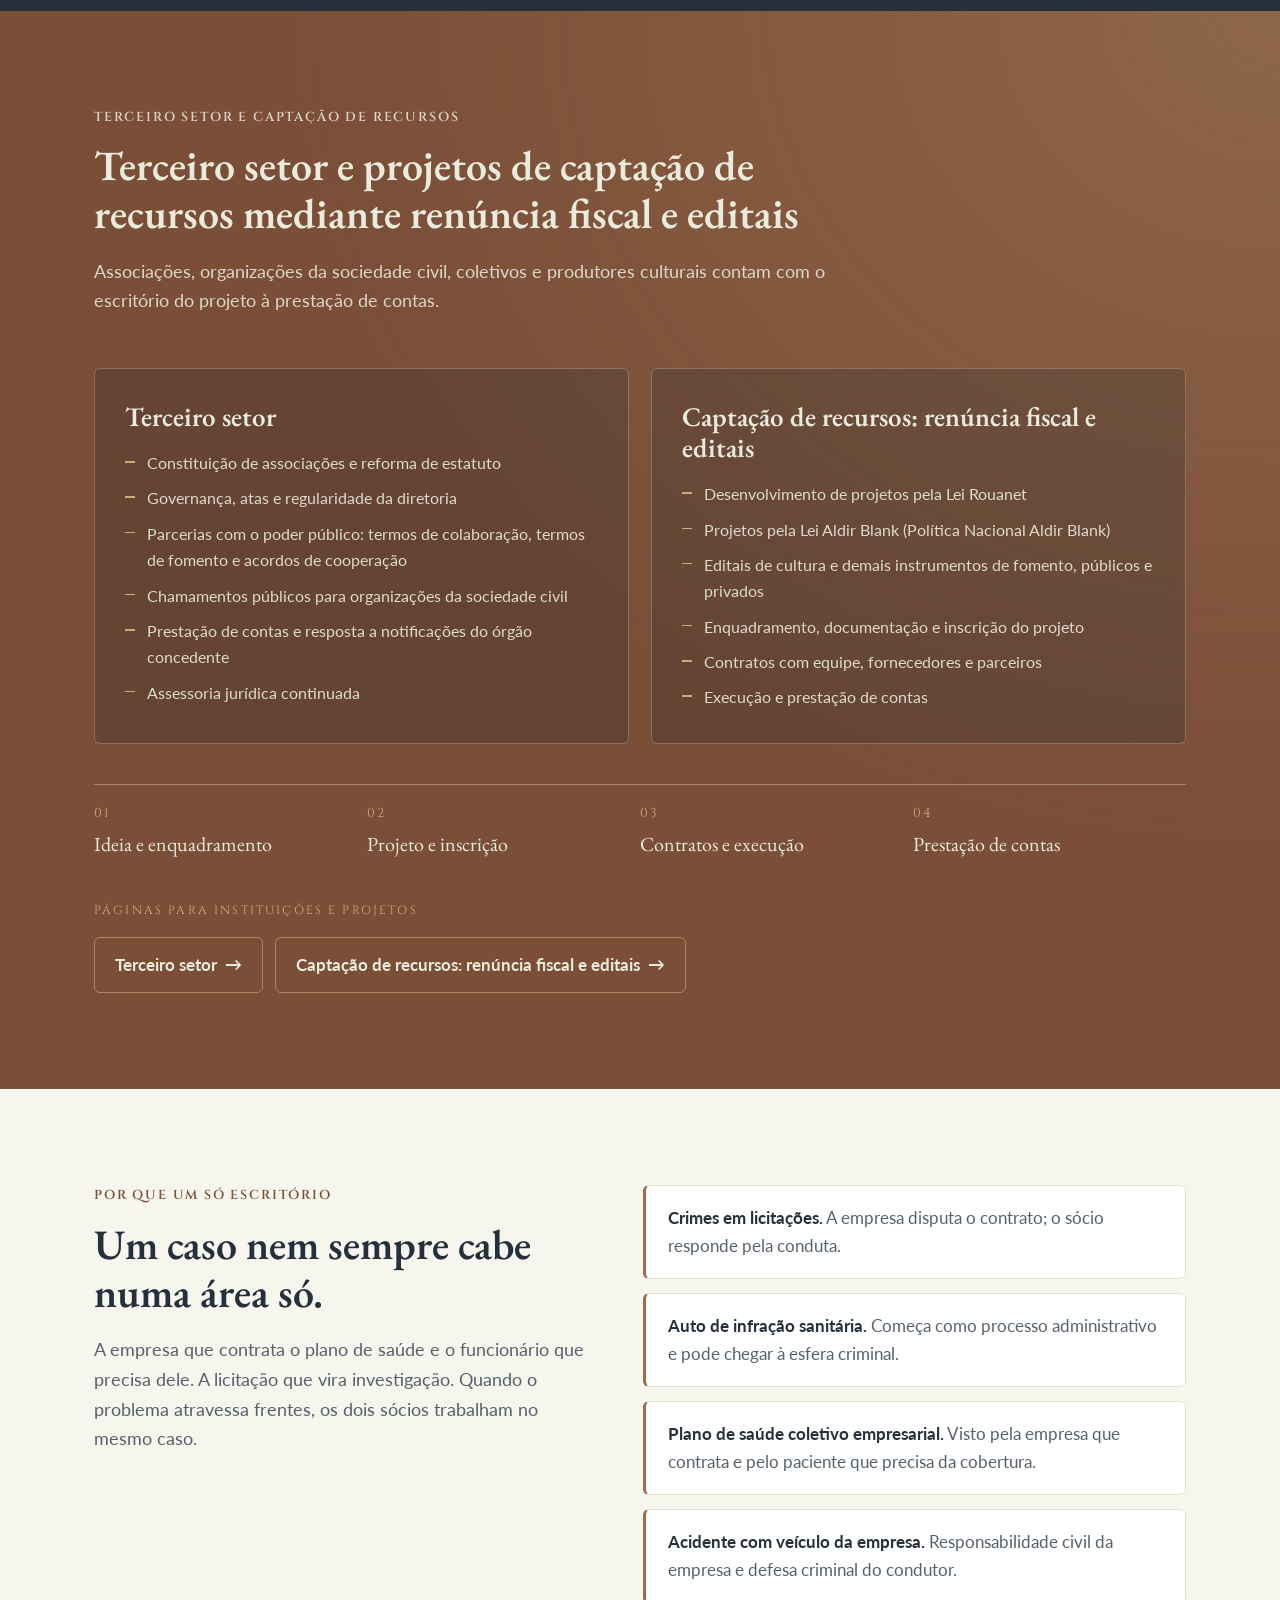
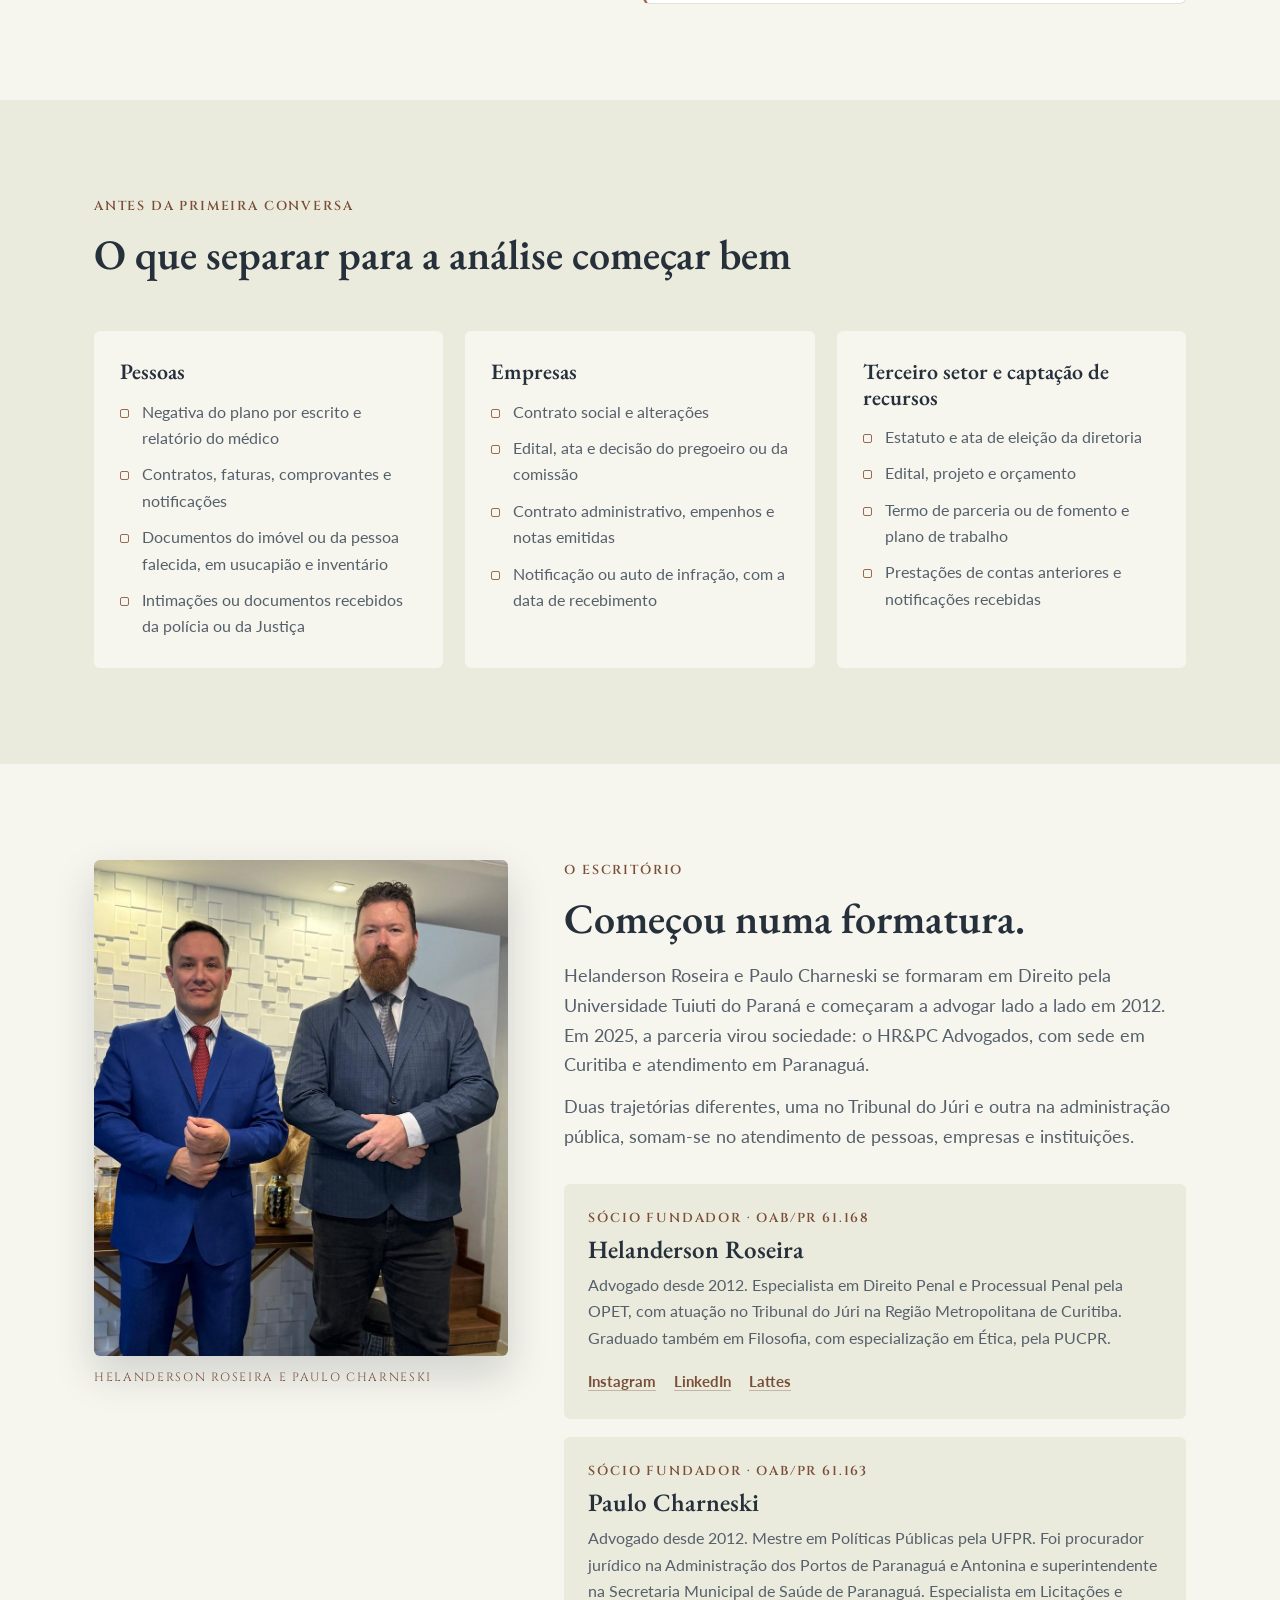
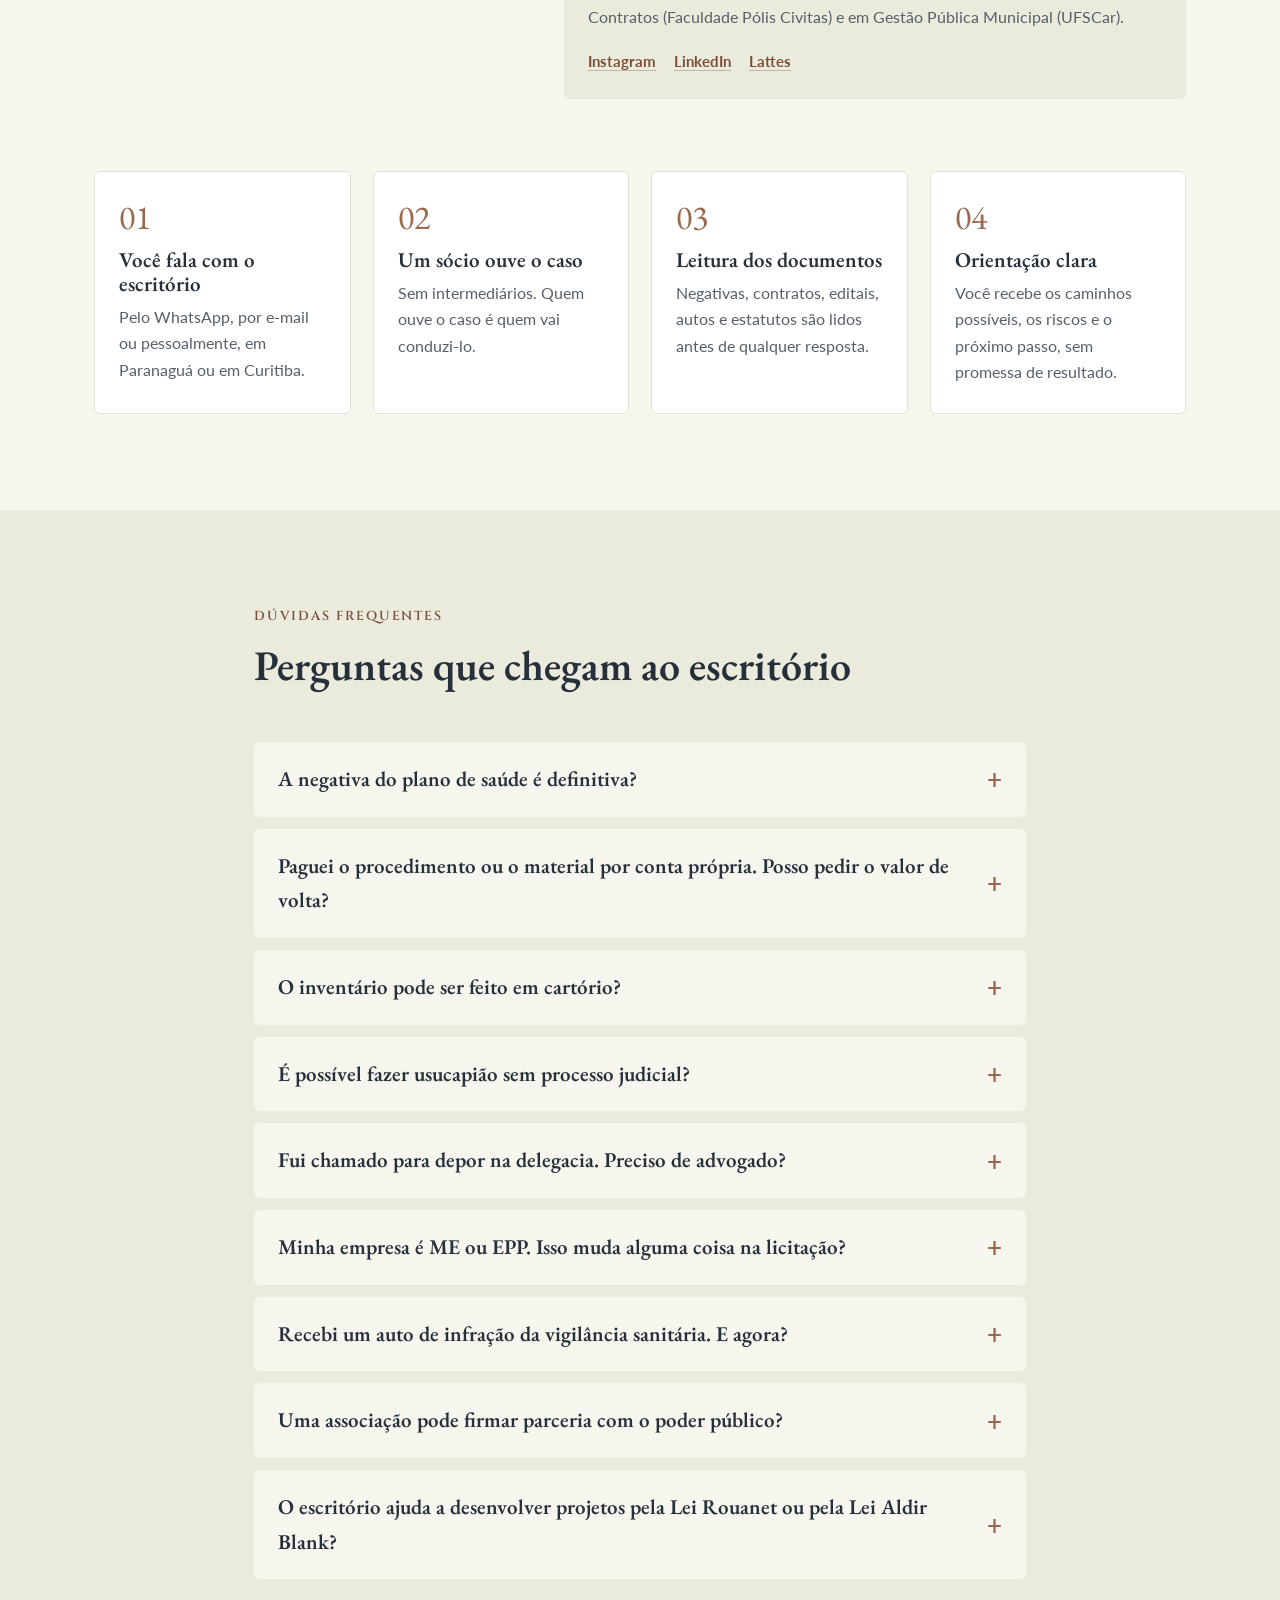
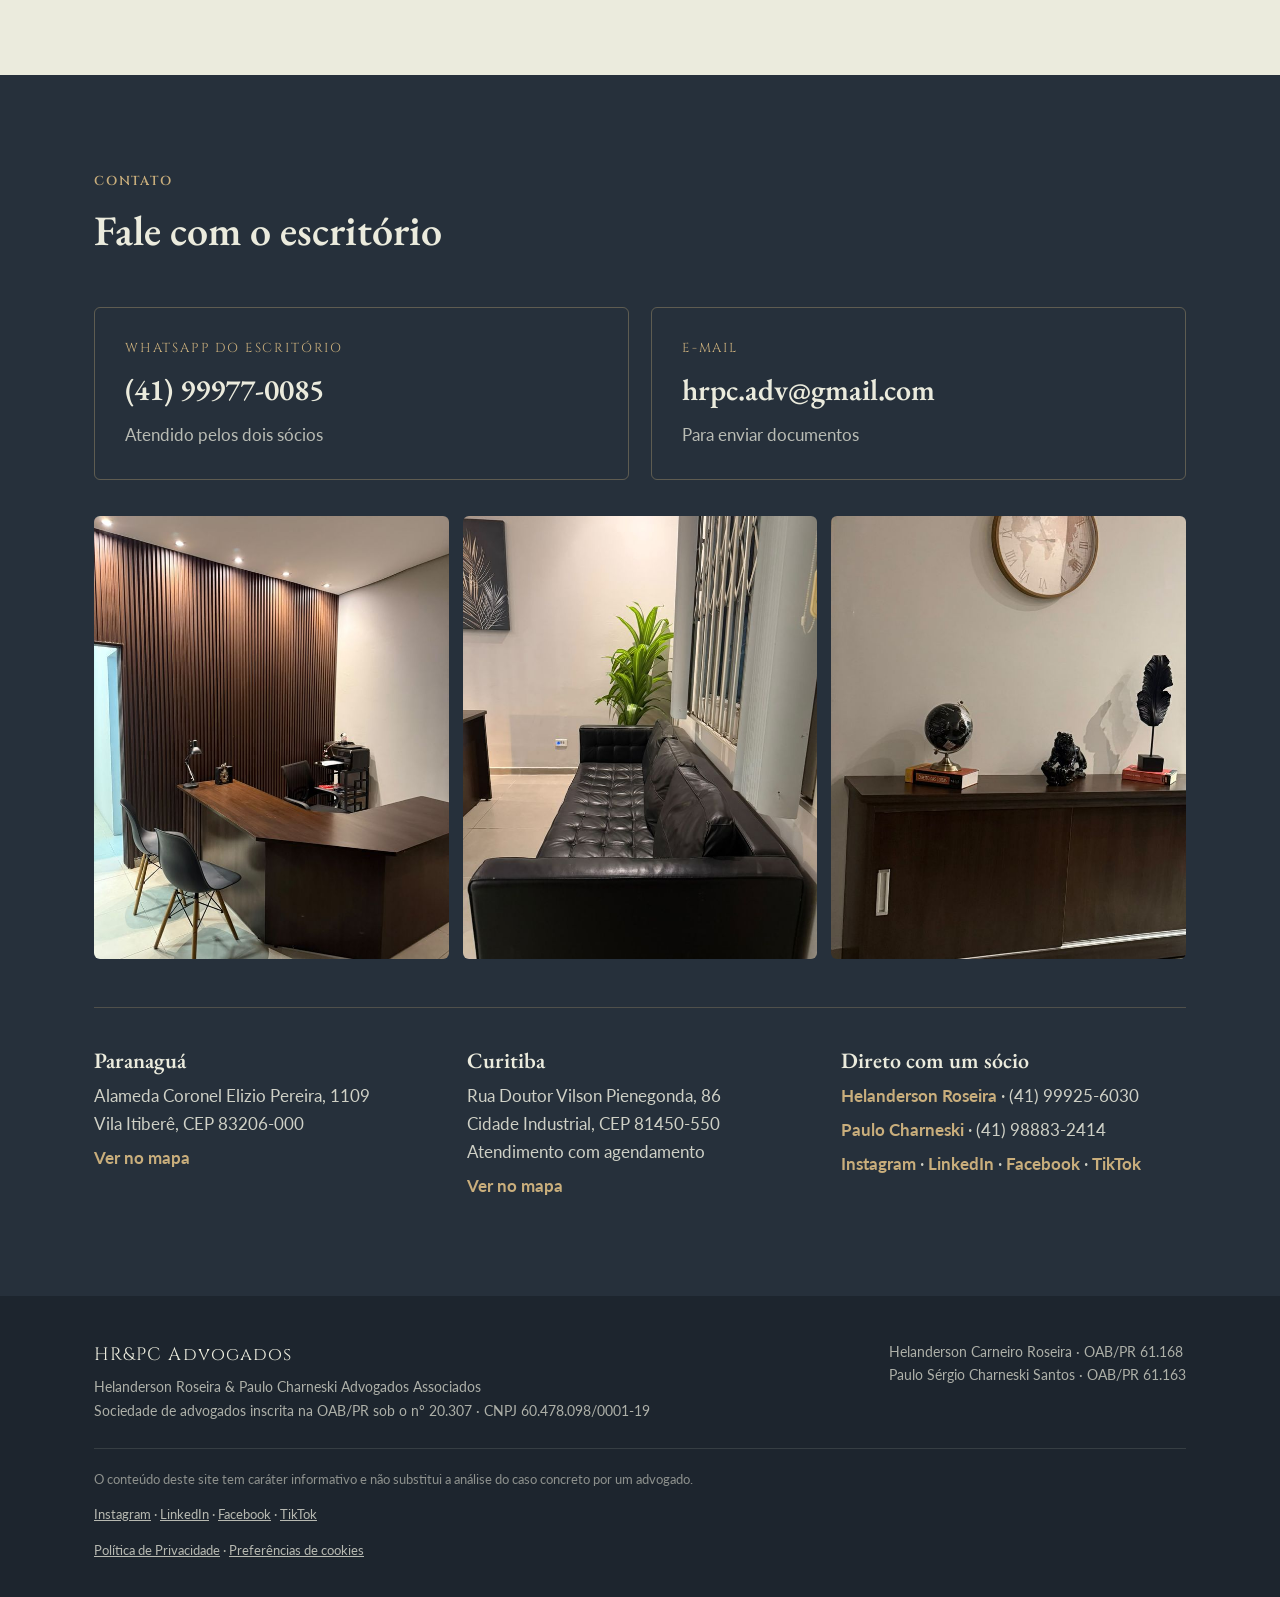
==== commit 9e898320: "Inicial com menu novo, atalhos por seção e sitemap atualizado" ====
--- a/index.html
+++ b/index.html
@@ -32,11 +32,6 @@
     <link rel="icon" href="/favicon.ico" sizes="48x48" />
     <link rel="icon" href="img/favicon-192.png" type="image/png" sizes="192x192" />
     <link rel="apple-touch-icon" href="img/apple-touch-icon.png" />
-    <style>
-      .area-link { display: inline-block; margin-top: 14px; font-weight: 700; color: var(--cobre-escuro); text-decoration: none; }
-      .area-link:hover { text-decoration: underline; }
-      .secao-escura .area-link, .secao-cobre .area-link { color: var(--champanhe); }
-    </style>
     <link rel="preload" as="image" href="img/escritorio-advocacia-paranagua-recepcao.jpg" />
 
     <link rel="preconnect" href="https://fonts.googleapis.com" />
@@ -233,19 +228,42 @@
         </button>
 
         <nav class="menu" id="menu-principal" aria-label="Menu principal">
-          <a href="#pessoas">Pessoas</a>
-          <a href="#empresas">Empresas</a>
-          <a href="#terceiro-setor">Terceiro setor</a>
+          <div class="menu-grupo">
+            <button class="menu-grupo-botao" type="button" aria-expanded="false" aria-controls="sub-pessoas">Para pessoas</button>
+            <div class="submenu" id="sub-pessoas">
+              <div class="submenu-caixa">
+                <a href="/#pessoas" class="submenu-rotulo">Visão geral</a>
+                <a href="/negativa-plano-de-saude/">Negativa de plano de saúde</a>
+                <a href="/defesa-criminal/">Defesa criminal</a>
+                <a href="/consumidor-e-civel/">Consumidor e cível</a>
+              </div>
+            </div>
+          </div>
+          <div class="menu-grupo">
+            <button class="menu-grupo-botao" type="button" aria-expanded="false" aria-controls="sub-empresas">Para empresas</button>
+            <div class="submenu" id="sub-empresas">
+              <div class="submenu-caixa">
+                <a href="/#empresas" class="submenu-rotulo">Visão geral</a>
+                <a href="/licitacoes/">Licitações</a>
+                <a href="/contratos-administrativos/">Contratos administrativos</a>
+                <a href="/vigilancia-sanitaria/">Vigilância sanitária</a>
+                <a href="/direito-empresarial/">Direito empresarial</a>
+              </div>
+            </div>
+          </div>
+          <div class="menu-grupo">
+            <button class="menu-grupo-botao" type="button" aria-expanded="false" aria-controls="sub-instituicoes">Instituições e projetos</button>
+            <div class="submenu" id="sub-instituicoes">
+              <div class="submenu-caixa">
+                <a href="/#terceiro-setor" class="submenu-rotulo">Visão geral</a>
+                <a href="/terceiro-setor/">Terceiro setor</a>
+                <a href="/captacao-de-recursos/">Captação de recursos: renúncia fiscal e editais</a>
+              </div>
+            </div>
+          </div>
           <a href="/conteudos/">Conteúdos</a>
-          <a href="#escritorio">O escritório</a>
           <a href="#contato">Contato</a>
-          <a
-            class="botao botao-cobre botao-pequeno"
-            href="https://wa.me/5541999770085?text=Ol%C3%A1%2C%20vim%20pelo%20site%20do%20HR%26PC%20Advogados."
-            target="_blank"
-            rel="noopener"
-            >Fale com o escritório</a
-          >
+          <a class="botao botao-cobre botao-pequeno" href="https://wa.me/5541999770085?text=Ol%C3%A1%2C%20vim%20pelo%20site%20do%20HR%26PC%20Advogados." target="_blank" rel="noopener">Fale com o escritório</a>
         </nav>
       </div>
     </header>
@@ -330,7 +348,6 @@
                 <li>Cancelamento do plano pela operadora</li>
               </ul>
               <p class="area-nota">A negativa nem sempre é definitiva e pode ser questionada, inclusive judicialmente.</p>
-              <a class="area-link" href="/negativa-plano-de-saude/">Ver a página: Negativa de plano de saúde <span aria-hidden="true">→</span></a>
             </article>
 
             <article class="area revelar" id="consumidor">
@@ -343,7 +360,6 @@
                 <li>Problemas com voos, bagagens e compras pela internet</li>
                 <li>Produto ou serviço com defeito</li>
               </ul>
-              <a class="area-link" href="/consumidor-e-civel/">Ver a página: Consumidor e cível <span aria-hidden="true">→</span></a>
             </article>
 
             <article class="area revelar" id="civel">
@@ -356,7 +372,6 @@
                 <li>Contratos: revisão, rescisão e descumprimento</li>
                 <li>Locação e condomínio</li>
               </ul>
-              <a class="area-link" href="/consumidor-e-civel/">Ver a página: Consumidor e cível <span aria-hidden="true">→</span></a>
             </article>
 
             <article class="area revelar" id="criminal">
@@ -370,9 +385,9 @@
                 <li>Crimes patrimoniais, violência doméstica e crimes empresariais</li>
               </ul>
               <p class="area-nota">Nas primeiras horas, orientação técnica e respeito às garantias fazem diferença.</p>
-              <a class="area-link" href="/defesa-criminal/">Ver a página: Defesa criminal <span aria-hidden="true">→</span></a>
             </article>
           </div>
+          <div class="atalhos revelar"><p class="atalhos-rotulo">Páginas para pessoas</p><a href="/negativa-plano-de-saude/">Negativa de plano de saúde <span aria-hidden="true">→</span></a><a href="/defesa-criminal/">Defesa criminal <span aria-hidden="true">→</span></a><a href="/consumidor-e-civel/">Consumidor e cível <span aria-hidden="true">→</span></a></div>
         </div>
       </section>
 
@@ -393,7 +408,6 @@
                 Escolha do tipo societário, responsabilidade dos sócios, enquadramento como ME ou EPP,
                 contrato social e alterações.
               </p>
-              <a class="area-link" href="/direito-empresarial/">Direito empresarial <span aria-hidden="true">→</span></a>
             </li>
             <li class="etapa revelar">
               <span class="etapa-numero">02</span>
@@ -402,7 +416,6 @@
                 Licenciamento sanitário, notificações, autos de infração e interdição. Contratos de prestação
                 de serviços, locação comercial, parcerias e distratos.
               </p>
-              <a class="area-link" href="/vigilancia-sanitaria/">Vigilância sanitária <span aria-hidden="true">→</span></a>
             </li>
             <li class="etapa revelar">
               <span class="etapa-numero">03</span>
@@ -411,7 +424,6 @@
                 Análise de edital, impugnação, recursos contra inabilitação ou desclassificação,
                 credenciamentos e chamamentos públicos, participação de ME, EPP e MEI.
               </p>
-              <a class="area-link" href="/licitacoes/">Licitações <span aria-hidden="true">→</span></a>
             </li>
             <li class="etapa revelar">
               <span class="etapa-numero">04</span>
@@ -420,9 +432,9 @@
                 Atraso de pagamento, reequilíbrio econômico-financeiro, aditivos e defesa em processo de
                 sanção.
               </p>
-              <a class="area-link" href="/contratos-administrativos/">Contratos administrativos <span aria-hidden="true">→</span></a>
             </li>
           </ol>
+          <div class="atalhos revelar"><p class="atalhos-rotulo">Páginas para empresas</p><a href="/licitacoes/">Licitações <span aria-hidden="true">→</span></a><a href="/contratos-administrativos/">Contratos administrativos <span aria-hidden="true">→</span></a><a href="/vigilancia-sanitaria/">Vigilância sanitária <span aria-hidden="true">→</span></a><a href="/direito-empresarial/">Direito empresarial <span aria-hidden="true">→</span></a></div>
         </div>
       </section>
 
@@ -470,7 +482,7 @@
             <li><span>03</span> Contratos e execução</li>
             <li><span>04</span> Prestação de contas</li>
           </ol>
-          <div class="secao-acao"><a class="botao botao-contorno" href="/terceiro-setor-e-captacao-de-recursos/">Ver a página de terceiro setor e captação de recursos</a></div>
+          <div class="atalhos revelar"><p class="atalhos-rotulo">Páginas para instituições e projetos</p><a href="/terceiro-setor/">Terceiro setor <span aria-hidden="true">→</span></a><a href="/captacao-de-recursos/">Captação de recursos: renúncia fiscal e editais <span aria-hidden="true">→</span></a></div>
         </div>
       </section>
 
--- a/CSS/style.css
+++ b/CSS/style.css
@@ -1268,3 +1268,212 @@
 .aviso-cookies .botao-contorno {
   background: transparent;
 }
+
+/* ---------- Menu com páginas por público (nov/2026) ---------- */
+.menu-grupo {
+  position: relative;
+}
+
+.menu-grupo-botao {
+  background: none;
+  border: 0;
+  padding: 0;
+  font: inherit;
+  font-size: 15px;
+  color: var(--linho);
+  opacity: 0.85;
+  cursor: pointer;
+  display: inline-flex;
+  align-items: center;
+  gap: 6px;
+}
+
+.menu-grupo-botao::after {
+  content: "";
+  width: 7px;
+  height: 7px;
+  border-right: 1.5px solid currentColor;
+  border-bottom: 1.5px solid currentColor;
+  transform: translateY(-2px) rotate(45deg);
+  transition: transform 0.2s ease;
+}
+
+.menu-grupo:hover .menu-grupo-botao,
+.menu-grupo-botao[aria-expanded="true"] {
+  opacity: 1;
+  color: var(--champanhe);
+}
+
+.menu-grupo-botao[aria-expanded="true"]::after {
+  transform: translateY(2px) rotate(-135deg);
+}
+
+.submenu {
+  position: absolute;
+  top: 100%;
+  left: -18px;
+  min-width: 270px;
+  padding-top: 18px;
+  display: none;
+}
+
+.submenu-caixa {
+  background: var(--ardosia);
+  border: 1px solid rgba(201, 174, 124, 0.3);
+  border-radius: var(--raio);
+  box-shadow: 0 18px 40px rgba(0, 0, 0, 0.25);
+  padding: 8px 0;
+}
+
+.menu-grupo:hover .submenu,
+.menu-grupo:focus-within .submenu,
+.menu-grupo-botao[aria-expanded="true"] + .submenu {
+  display: block;
+}
+
+.submenu a:not(.botao) {
+  display: block;
+  padding: 11px 18px;
+  font-size: 15px;
+  white-space: nowrap;
+}
+
+.submenu-rotulo {
+  display: block;
+  padding: 8px 18px 4px;
+  font-family: var(--fonte-rotulo);
+  font-size: 11px;
+  letter-spacing: 0.18em;
+  text-transform: uppercase;
+  color: var(--champanhe);
+}
+
+.menu a[aria-current="page"] {
+  color: var(--champanhe);
+  opacity: 1;
+}
+
+/* Atalhos de cada seção da inicial para as páginas próprias */
+.atalhos {
+  margin-top: 40px;
+  display: flex;
+  flex-wrap: wrap;
+  align-items: center;
+  gap: 12px;
+}
+
+.atalhos-rotulo {
+  width: 100%;
+  margin: 0 0 4px;
+  font-family: var(--fonte-rotulo);
+  font-size: 12px;
+  letter-spacing: 0.18em;
+  text-transform: uppercase;
+  color: var(--cobre-escuro);
+}
+
+.atalhos a {
+  display: inline-flex;
+  align-items: center;
+  gap: 8px;
+  padding: 13px 20px;
+  border: 1px solid rgba(122, 78, 55, 0.45);
+  border-radius: var(--raio);
+  color: var(--ardosia);
+  font-weight: 700;
+  text-decoration: none;
+  transition: background-color 0.2s ease, color 0.2s ease, border-color 0.2s ease;
+}
+
+.atalhos a:hover {
+  background: var(--ardosia);
+  border-color: var(--ardosia);
+  color: var(--linho);
+}
+
+.secao-escura .atalhos-rotulo,
+.secao-cobre .atalhos-rotulo {
+  color: var(--champanhe);
+}
+
+.secao-escura .atalhos a,
+.secao-cobre .atalhos a {
+  border-color: rgba(201, 174, 124, 0.6);
+  color: var(--linho);
+}
+
+.secao-escura .atalhos a:hover,
+.secao-cobre .atalhos a:hover {
+  background: var(--linho);
+  border-color: var(--linho);
+  color: var(--ardosia);
+}
+
+@media (max-width: 1180px) and (min-width: 861px) {
+  .menu {
+    gap: 18px;
+  }
+  .menu a:not(.botao),
+  .menu-grupo-botao {
+    font-size: 14px;
+  }
+  .menu .botao-pequeno {
+    padding: 11px 16px;
+    font-size: 14px;
+  }
+}
+
+@media (max-width: 1040px) and (min-width: 861px) {
+  .menu > a[href$="#contato"] {
+    display: none;
+  }
+  .menu {
+    gap: 14px;
+  }
+}
+
+@media (max-width: 860px) {
+  .menu {
+    max-height: calc(100vh - var(--altura-topo));
+    overflow-y: auto;
+  }
+
+  .menu-grupo-botao {
+    width: 100%;
+    justify-content: space-between;
+    padding: 14px 0;
+    border-bottom: 1px solid rgba(235, 235, 221, 0.1);
+  }
+
+  .submenu {
+    position: static;
+    min-width: 0;
+    padding-top: 0;
+  }
+
+  .menu-grupo:hover .submenu,
+  .menu-grupo:focus-within .submenu {
+    display: none;
+  }
+
+  .menu-grupo-botao[aria-expanded="true"] + .submenu {
+    display: block;
+  }
+
+  .submenu-caixa {
+    background: transparent;
+    border: 0;
+    box-shadow: none;
+    padding: 0 0 6px 14px;
+  }
+
+  .submenu a:not(.botao) {
+    white-space: normal;
+    padding: 12px 0;
+  }
+
+  .atalhos a {
+    width: 100%;
+    justify-content: space-between;
+  }
+}
